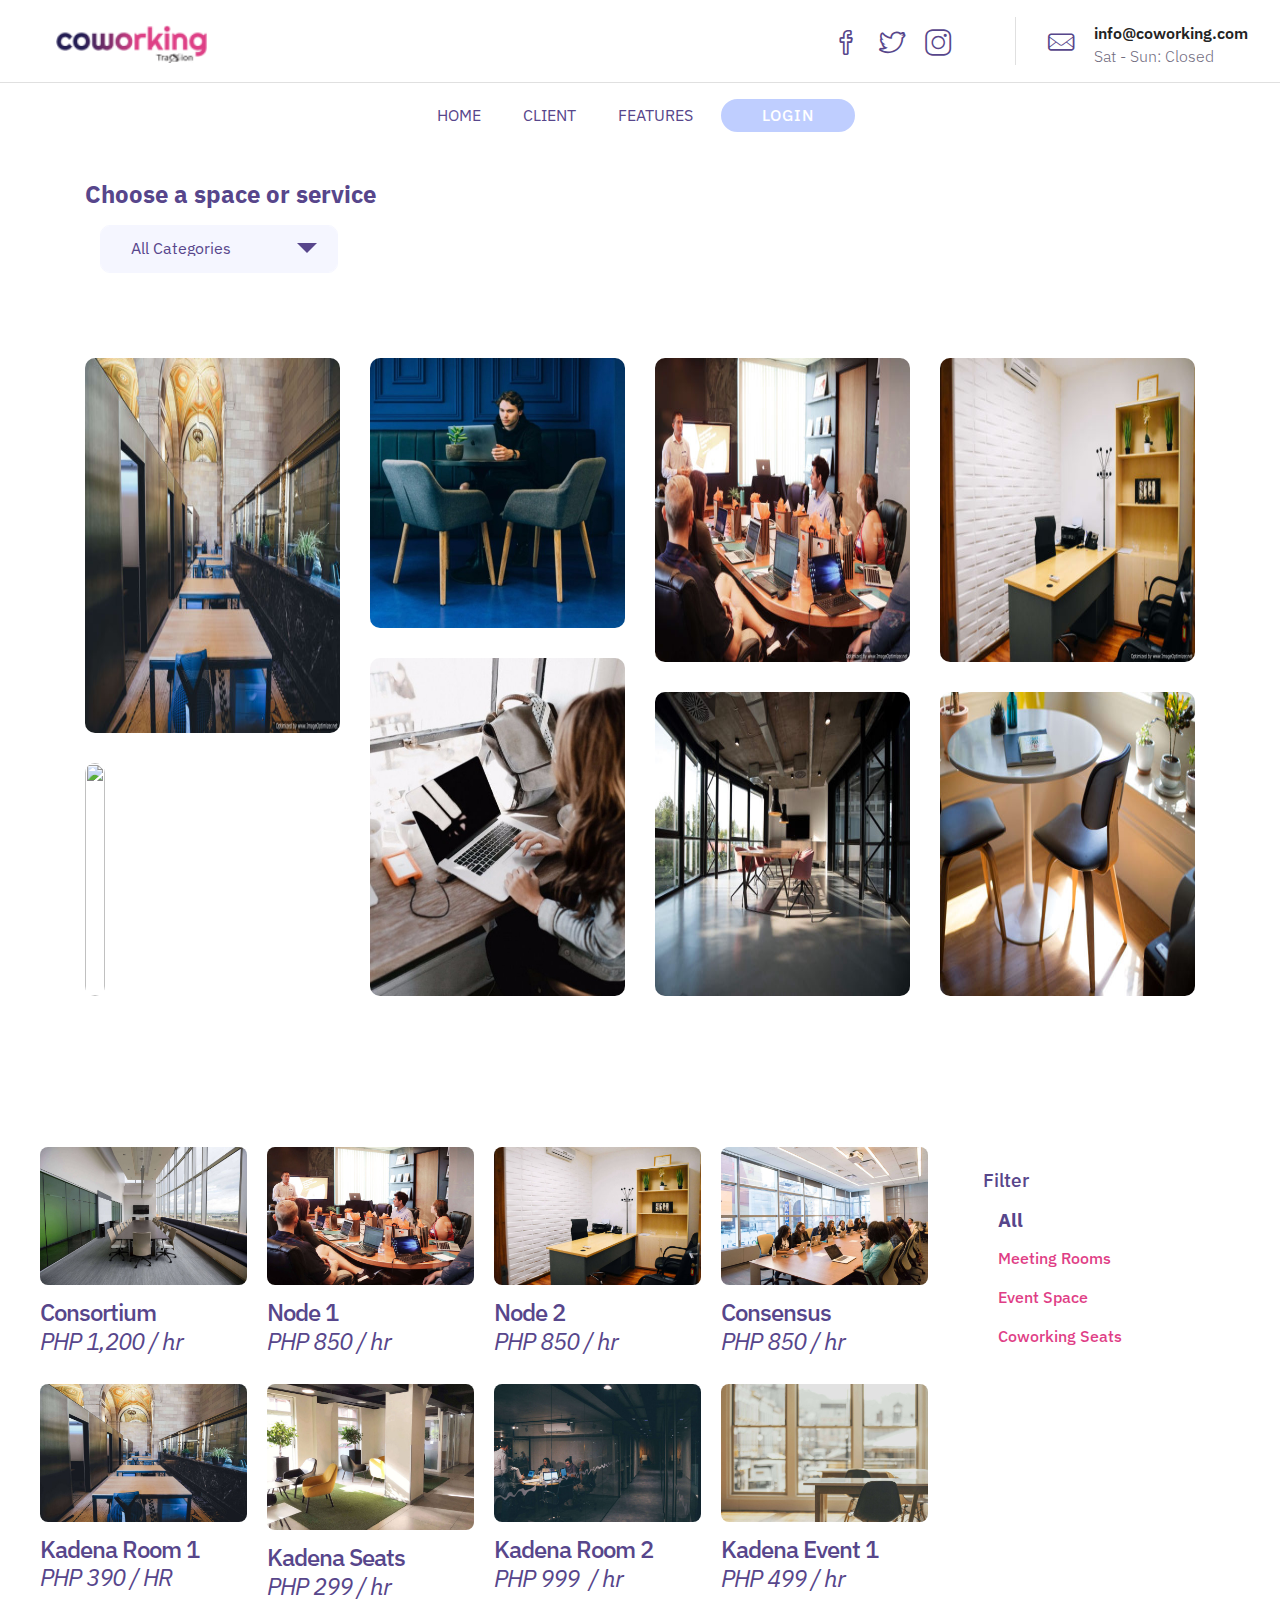
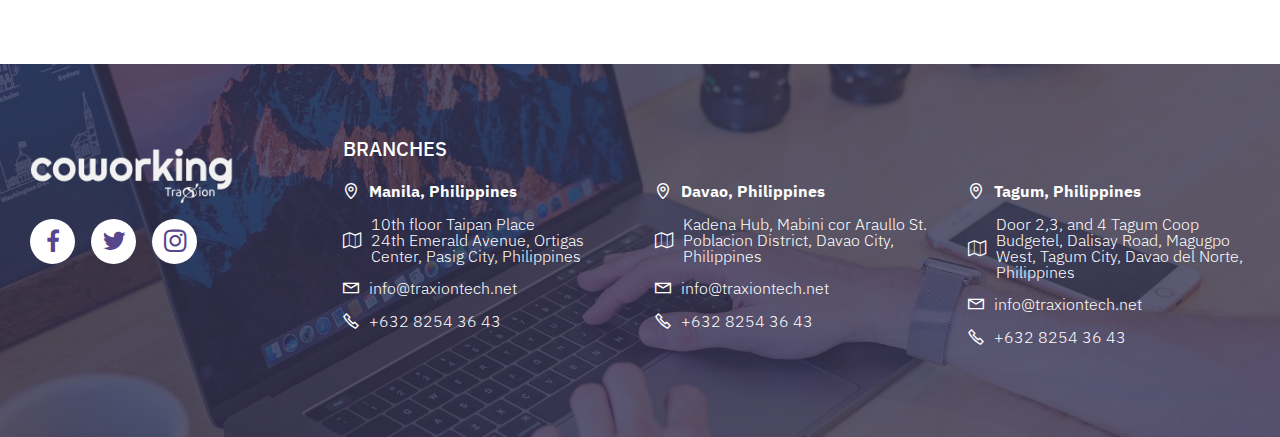
==== categories.html @ 6fe0108f "create github pages" ====
<!DOCTYPE html>
<html  >
<head>
  
  <meta charset="UTF-8">
  <meta http-equiv="X-UA-Compatible" content="IE=edge">
  
  <meta name="viewport" content="width=device-width, initial-scale=1, minimum-scale=1">
  <link rel="shortcut icon" href="assets/images/logo-122x36.png" type="image/x-icon">
  <meta name="description" content="">
  
  <title>Categories</title>
  <link rel="stylesheet" href="assets/font-awesome/css/font-awesome.css">
  <link rel="stylesheet" href="assets/web/assets/mobirise-icons2/mobirise2.css">
  <link rel="stylesheet" href="assets/linecons/style.css">
  <link rel="stylesheet" href="assets/simple-line-icons/simple-line-icons.css">
  <link rel="stylesheet" href="assets/tether/tether.min.css">
  <link rel="stylesheet" href="assets/bootstrap/css/bootstrap.min.css">
  <link rel="stylesheet" href="assets/bootstrap/css/bootstrap-grid.min.css">
  <link rel="stylesheet" href="assets/bootstrap/css/bootstrap-reboot.min.css">
  <link rel="stylesheet" href="assets/formstyler/jquery.formstyler.css">
  <link rel="stylesheet" href="assets/formstyler/jquery.formstyler.theme.css">
  <link rel="stylesheet" href="assets/datepicker/jquery.datetimepicker.min.css">
  <link rel="stylesheet" href="assets/socicon/css/styles.css">
  <link rel="stylesheet" href="assets/dropdown/css/style.css">
  <link rel="stylesheet" href="assets/theme/css/style.css">
  <link rel="stylesheet" href="assets/gallery/style.css">
  <link rel="stylesheet" href="assets/formoid-css/recaptcha.css">
  <link rel="preload" as="style" href="assets/mobirise/css/mbr-additional.css"><link rel="stylesheet" href="assets/mobirise/css/mbr-additional.css" type="text/css">
  
  
  

</head>
<body>
  <section class="menu cid-rx3Dmj9ihp" once="menu" id="menu06-g">

    

    <nav class="navbar navbar-dropdown align-items-center navbar-fixed-top navbar-toggleable-sm">
        <div class="menu-content-top">
            <div class="menu-logo">
                <div class="navbar-brand">
                    <span class="navbar-logo">
                        <a href="#">
                            <img src="assets/images/logo-122x36.png" alt="" title="" style="height: 2.8rem;">
                        </a>
                    </span>
                    
                </div>
            </div>
            <div class="menu-content-right">
                <div class="info-widget">
                    <span class="widget-icon mbr-iconfont sli-social-facebook" style="color: rgb(87, 70, 139); fill: rgb(87, 70, 139);"></span>
                    <span class="widget-icon mbr-iconfont sli-social-twitter" style="color: rgb(87, 70, 139); fill: rgb(87, 70, 139);"></span>
                    <span class="widget-icon mbr-iconfont sli-social-instagram" style="color: rgb(87, 70, 139); fill: rgb(87, 70, 139);"></span>
                </div>
                <div class="info-widget">
                    <span class="widget-icon mbr-iconfont li_mail" style="color: rgb(87, 70, 139); fill: rgb(87, 70, 139);"></span>
                    <div class="widget-content display-4">
                        <p class="widget-title mbr-fonts-style display-4">info@coworking.com</p>
                        <p class="widget-text mbr-fonts-style display-4">Sat - Sun: Closed</p>
                    </div>
                </div>
                
            </div>
        </div>
        <div class="menu-bottom">
            <div class="collapse navbar-collapse" id="navbarSupportedContent">
                <ul class="navbar-nav nav-dropdown js-float-line" data-app-modern-menu="true"><li class="nav-item">
                        <a class="nav-link link mbr-black text-info display-4" href="#">HOME</a>
                    </li>
                    <li class="nav-item">
                        <a class="nav-link link mbr-black text-info display-4" href="#">
                            CLIENT</a>
                    </li>
                    <li class="nav-item">
                        <a class="nav-link link mbr-black text-info display-4" href="#">
                            FEATURES</a>
                    </li></ul>
                <div class="navbar-buttons mbr-section-btn"><a class="btn btn-sm btn-success display-4" href="#">&nbsp; &nbsp;LOGIN &nbsp;&nbsp;</a></div>
            </div>
            <button class="navbar-toggler " type="button" data-toggle="collapse" data-target="#navbarSupportedContent" aria-controls="navbarSupportedContent" aria-expanded="false" aria-label="Toggle navigation">
                <div class="hamburger">
                    <span></span>
                    <span></span>
                    <span></span>
                    <span></span>
                </div>
            </button>
        </div>
    </nav>
</section>

<section class="form cid-rQVPJ56cBh" id="title01-l">

    

    

    <div class="container align-center">
        <div class="row justify-content-md-start">
            <div class="mbr-white col-sm-12 col-md-10 col-lg-7">
                <h1 class="mbr-section-title mbr-regular align-left mbr-fonts-style display-5"><p><strong>Choose a space or service</strong></p></h1>
                
                
                
                <div class="col-lg-6 my-auto pb-4 mbr-form" data-form-type="formoid">
<!--Formbuilder Form-->
<form action="https://mobirise.com/" method="POST" class="mbr-form form-with-styler" data-form-title="Form Name"><input type="hidden" name="email" data-form-email="true" value="kw0nTkgkXKjw//qlQBFeRdrmyrcsCSVfjVCB6HgKvedS5ejIT9VTbRBt1jek6422Z6qa2Uzq3F3LqMxy/Pwli6q5ai70jS3f55bmAem2AJmlgc2uJEie9i4FWc5sVXqX.6H7KyX2/hN1Ikd7D1StR90TkEpm7WDWL3zqtJfi5cEg3VXJobnLmtvSizwr8aDOzvnYxHmc2o4WbPLHlNMm3kfmAbfnx2ZWIMlEaORb909dZhSFWg7uaPPsws2Q92zLs">
<div class="form-row">
<div hidden="hidden" data-form-alert="" class="alert alert-success col-12">Thanks for filling out the form!</div>
<div hidden="hidden" data-form-alert-danger="" class="alert alert-danger col-12">Oops...! some problem!</div>
</div>
<div class="dragArea form-row">
<div class="col-lg-10 col-md-12 col-sm-12 form-group" data-for="category">
<select name="category" data-form-field="category" required="required" class="form-control display-7" id="category-title01-l">
<option value="All Categories">All Categories</option>
<option value="Coworking Seats">Coworking Seats</option>
<option value="Meeting Rooms">Meeting Rooms</option>
<option value="Events Place">Events Place</option>
</select>
</div>
</div>
</form><!--Formbuilder Form-->
</div>
            </div>
        </div>
    </div>
</section>

<section class="shop1 cid-rQVQ5FFN7I" id="shop1-n">

    

    

    <div class="container">
        <div class="row justify-content-center text-center">
           <div class="col-xl-7 text__title">
               
               
                
            </div>
        </div>
        <div class="row justify-content-center text-white">
            <div class="col-lg-3 col-md-7 col-sm-10 d-lg-flex flex-wrap">
                <div class="image__products">
                    <img src="assets/images/crew-jm8hucjtxb0-unsplash-1-510x339.jpg" alt="" data-target="#mbrCarousel" data-slide-to="0" title="">
                    <div class="d-flex flex-column justify-content-between image__inner">
                        <div class="image__inner_top">
                            <p class="inner__text ls2fw500 mbr-fonts-style display-7"><strong>CONSORTIUM</strong></p>
                            <p class="descr__product mbr-fonts-style display-4">Good for 10 pax<br><br><strong>PHP 876 / hr</strong><br></p>
                        </div>
                        <div class="d-flex flex-wrap justify-content-between align-items-center image__inner_bot">
                        <div class="mbr-section-btn"><a class="btn btn-sm btn-primary display-4" href="#">VIEW DETAILS</a></div>
                            
                        </div>
                    </div>
                </div>
                <div class="image__products">
                    <img src="assets/images/christina-wocintechchat-com-faefwcdokig-unsplash-1-510x340.jpg" alt="" data-target="#mbrCarousel" data-slide-to="0" title="">
                    <div class="d-flex flex-column justify-content-between image__inner">
                        <div class="image__inner_top">
                            <p class="inner__text ls2fw500 mbr-fonts-style display-7"><strong>KADENA ROOM 1</strong></p>
                            <p class="descr__product mbr-fonts-style display-4">Good for 10 pax
<br>
<br><strong>PHP 876 / hr</strong></p>
                        </div>
                        <div class="d-flex flex-wrap justify-content-between align-items-center image__inner_bot">
                        <div class="mbr-section-btn"><a class="btn btn-sm btn-primary display-4" href="#">VIEW DETAILS</a></div>
                            
                        </div>
                    </div>
                </div>
            </div>
            <div class="col-lg-3 col-md-7 col-sm-10 d-lg-flex flex-wrap">
                <div class="image__products">
                    <img src="assets/images/stefan-stefancik-pza7qwnciyg-unsplash-510x765.jpeg" alt="" data-target="#mbrCarousel" data-slide-to="0" title="">
                    <div class="d-flex flex-column justify-content-between image__inner">
                        <div class="image__inner_top">
                            <p class="inner__text ls2fw500 mbr-fonts-style display-7"><strong>NODE 1</strong></p>
                            <p class="descr__product mbr-fonts-style display-4">Good for 10 pax
<br>
<br><strong>PHP 876 / hr</strong></p>
                        </div>
                        <div class="d-flex flex-wrap justify-content-between align-items-center image__inner_bot">
                        <div class="mbr-section-btn"><a class="btn btn-sm btn-primary display-4" href="#">VIEW DETAILS</a></div>
                            
                        </div>
                    </div>
                </div>
                <div class="image__products">
                    <img src="assets/images/andrew-neel-ute2xafqu2i-unsplash-1-510x765.jpeg" alt="" data-target="#mbrCarousel" data-slide-to="0" title="">
                    <div class="d-flex flex-column justify-content-between image__inner">
                        <div class="image__inner_top">
                            <p class="inner__text ls2fw500 mbr-fonts-style display-7"><strong>KADENA SEAT</strong></p>
                            <p class="descr__product mbr-fonts-style display-4">Good for 10 pax
<br>
<br><strong>PHP 876 / hr</strong></p>
                        </div>
                        <div class="d-flex flex-wrap justify-content-between align-items-center image__inner_bot">
                        <div class="mbr-section-btn"><a class="btn btn-sm btn-primary display-4" href="#">VIEW DETAILS</a></div>
                            
                        </div>
                    </div>
                </div>
            </div>
            <div class="col-lg-3 col-md-7 col-sm-10 d-lg-flex flex-wrap">
                <div class="image__products">
                    <img src="assets/images/campaign-creators-gmsnxqiljp4-unsplash-1-510x340.jpg" alt="" data-target="#mbrCarousel" data-slide-to="0" title="">
                    <div class="d-flex flex-column justify-content-between image__inner">
                        <div class="image__inner_top">
                            <p class="inner__text ls2fw500 mbr-fonts-style display-7"><strong>NODE 2</strong></p>
                            <p class="descr__product mbr-fonts-style display-4">Good for 10 pax
<br>
<br><strong>PHP 876 / hr</strong></p>
                        </div>
                        <div class="d-flex flex-wrap justify-content-between align-items-center image__inner_bot">
                        <div class="mbr-section-btn"><a class="btn btn-sm btn-primary display-4" href="#">VIEW DETAILS</a></div>
                            
                        </div>
                    </div>
                </div>
                <div class="image__products">
                    <img src="assets/images/nastuh-abootalebi-ehd8y1znfpk-unsplash-510x340.jpg" alt="" data-target="#mbrCarousel" data-slide-to="0" title="">
                    <div class="d-flex flex-column justify-content-between image__inner">
                        <div class="image__inner_top">
                            <p class="inner__text ls2fw500 mbr-fonts-style display-7"><strong>KADENA ROOM 1</strong></p>
                            <p class="descr__product mbr-fonts-style display-4">Good for 10 pax
<br>
<strong><br>PHP 876 / hr</strong></p>
                        </div>
                        <div class="d-flex flex-wrap justify-content-between align-items-center image__inner_bot">
                        <div class="mbr-section-btn"><a class="btn btn-sm btn-primary display-4" href="#">VIEW DETAILS</a></div>
                            
                        </div>
                    </div>
                </div>
            </div>
            <div class="col-lg-3 col-md-7 col-sm-10 d-lg-flex flex-wrap">
                <div class="image__products">
                    <img src="assets/images/chalo-garcia-rbogc-ojvws-unsplash-1-510x340.jpg" alt="" data-target="#mbrCarousel" data-slide-to="0" title="">
                    <div class="d-flex flex-column justify-content-between image__inner">
                        <div class="image__inner_top">
                            <p class="inner__text ls2fw500 mbr-fonts-style display-7"><strong>CONSENSUS</strong></p>
                            <p class="descr__product mbr-fonts-style display-4">Good for 10 pax
<br>
<strong><br>PHP 876 / hr</strong></p>
                        </div>
                        <div class="d-flex flex-wrap justify-content-between align-items-center image__inner_bot">
                        <div class="mbr-section-btn"><a class="btn btn-sm btn-primary display-4" href="#">VIEW DETAILS</a></div>
                            
                        </div>
                    </div>
                </div>
                <div class="image__products">
                    <img src="assets/images/nirzar-pangarkar-cswkfd546z8-unsplash-510x340.jpg" alt="" data-target="#mbrCarousel" data-slide-to="0" title="">
                    <div class="d-flex flex-column justify-content-between image__inner">
                        <div class="image__inner_top">
                            <p class="inner__text ls2fw500 mbr-fonts-style display-7"><strong>KADENA EVENT 1</strong></p>
                            <p class="descr__product mbr-fonts-style display-4">Good for 10 pax
<br>
<br><strong>PHP 876 / hr</strong></p>
                        </div>
                        <div class="d-flex flex-wrap justify-content-between align-items-center image__inner_bot">
                        <div class="mbr-section-btn"><a class="btn btn-sm btn-primary display-4" href="#">VIEW DETAILS</a></div>
                            
                        </div>
                    </div>
                </div>
            </div>
        </div>
    </div>

</section>

<section class="mbr-gallery cid-rQW8goaqMn" id="shop04-q">

    

    <div>
        <div class="mbr-shop" card-buttons="" shop__showsidebar=""><!-- Shop Gallery --><div class="row mbr-shop__row col-md-12"><div class="wrapper-shop-items col-xl-9"><div class="mbr-gallery-row"><div><div class="shop-items"><div class="mbr-gallery-item" data-tags="Meeting Rooms" data-slide-to="0" data-seller="false" data-price="1,200" data-oldprice="58"><div class="item_overlay" data-toggle="modal"></div><div class="galleryItem" data-toggle="modal"><div class="style_overlay"></div><div class="img_wraper"><img src="assets/images/benjamin-child-0st9yhngses-unsplash-2000x1333-800x533.jpg" alt="" title=""></div><span class="onsale mbr-fonts-style display-7" data-onsale="false" style="display: none;">-50%</span><div class="sidebar_wraper"><h4 class="item-title mbr-fonts-style mbr-text display-5">Consortium</h4><div class="price-block"><span class="shop-item-price mbr-fonts-style display-5"><em>PHP 1,200 / hr</em></span><span class="oldprice mbr-fonts-style display-7" style="display: none;">$58</span></div><div class="card-description"><p></p><p>Details:</p><p><br></p><ul><li>Good for 10 pax</li> <li>TV</li> <li>Projector</li> <li>Monitors</li><li>Unli Coffee</li><li>Unli Tea</li><li>Free Snacks</li></ul> <br>Location:<p></p><p>10th Floor Taipan Place, Ortigas, Pasig City</p><p><br>Total Capacity: <strong>10 pax</strong></p><p></p><p></p></div><div class="mbr-section-btn" buttons="0" style="display: none;"><a href="#" class="btn btn-primary display-7">BOOK NOW</a></div></div></div></div><div class="mbr-gallery-item" data-tags="Event Space" data-slide-to="1" data-seller="false" data-price="850" data-oldprice="58"><div class="item_overlay" data-toggle="modal"></div><div class="galleryItem" data-toggle="modal"><div class="style_overlay"></div><div class="img_wraper"><img src="assets/images/campaign-creators-gmsnxqiljp4-unsplash-2000x1333-800x533.jpg" alt="" title=""></div><span class="onsale mbr-fonts-style display-7" data-onsale="false" style="display: none;">-50%</span><div class="sidebar_wraper"><h4 class="item-title mbr-fonts-style mbr-text display-5">Node 1</h4><div class="price-block"><span class="shop-item-price mbr-fonts-style display-5"><em>PHP 850 / hr</em></span><span class="oldprice mbr-fonts-style display-7" style="display: none;">$58</span></div><div class="card-description"><p>Details:</p><p><br></p><ul><li>Good for 5 pax</li> <li>TV</li> <li>Projector</li> <li>Unli Coffee</li><li>Unli Tea</li><li>Free Snacks</li></ul> <br><div>
</div><div>Location:
</div><div>10th Floor Taipan Place, Ortigas, Pasig City</div><div><br></div><div>
</div><div>
</div><div>Total Capacity: <strong>10 pax</strong></div></div><div class="mbr-section-btn" buttons="0" style="display: none;"><a href="#" class="btn btn-primary display-7">BOOK NOW</a></div></div></div></div><div class="mbr-gallery-item" data-tags="Coworking Seats" data-slide-to="2" data-seller="false" data-price="850" data-oldprice="58"><div class="item_overlay" data-toggle="modal"></div><div class="galleryItem" data-toggle="modal"><div class="style_overlay"></div><div class="img_wraper"><img src="assets/images/chalo-garcia-rbogc-ojvws-unsplash-2000x1333-800x533.jpg" alt="" title=""></div><span class="onsale mbr-fonts-style display-7" data-onsale="false" style="display: none;">-50%</span><div class="sidebar_wraper"><h4 class="item-title mbr-fonts-style mbr-text display-5">Node 2</h4><div class="price-block"><span class="shop-item-price mbr-fonts-style display-5"><em>PHP 850 / hr</em></span><span class="oldprice mbr-fonts-style display-7" style="display: none;">$58</span></div><div class="card-description">Details:
<div><br><ul><li>Good for 3 pax</li> <li>Projector
</li> <li>Unli Coffee
</li><li>Unli Tea
</li><li>Free Snacks
</li></ul><p><br></p><div>Location:
</div><div>10th Floor Taipan Place, Ortigas, Pasig City</div><div>
</div><div>
</div><div><br></div><div>Total Capacity: <strong>3&nbsp;pax</strong></div></div></div><div class="mbr-section-btn" buttons="0" style="display: none;"><a href="#" class="btn btn-primary display-7">BOOK NOW</a></div></div></div></div><div class="mbr-gallery-item" data-tags="Meeting Rooms" data-slide-to="3" data-seller="false" data-price="850" data-oldprice="58"><div class="item_overlay" data-toggle="modal"></div><div class="galleryItem" data-toggle="modal"><div class="style_overlay"></div><div class="img_wraper"><img src="assets/images/christina-wocintechchat-com-faefwcdokig-unsplash-2000x1335-800x534.jpg" alt="" title=""></div><span class="onsale mbr-fonts-style display-7" data-onsale="false" style="display: none;">-50%</span><div class="sidebar_wraper"><h4 class="item-title mbr-fonts-style mbr-text display-5">Consensus</h4><div class="price-block"><span class="shop-item-price mbr-fonts-style display-5"><em>PHP 850 / hr</em></span><span class="oldprice mbr-fonts-style display-7" style="display: none;">$58</span></div><div class="card-description"><div>Details:
</div><div><br><ul><li>Good for 20 pax</li> <li>Projector
</li><li>TV</li><li>Unli Coffee</li><li>Unli Tea</li><li>Free Snacks<br></li></ul> <br><div>Location:
</div><div>10th Floor Taipan Place, Ortigas, Pasig City
</div><div>
</div><div>Total Capacity: <strong>20 pax</strong></div></div></div><div class="mbr-section-btn" buttons="0" style="display: none;"><a href="#" class="btn btn-primary display-7">BOOK NOW</a></div></div></div></div><div class="mbr-gallery-item" data-tags="Coworking Seats" data-slide-to="4" data-seller="false" data-price="390" data-oldprice="58"><div class="item_overlay" data-toggle="modal"></div><div class="galleryItem" data-toggle="modal"><div class="style_overlay"></div><div class="img_wraper"><img src="assets/images/crew-jm8hucjtxb0-unsplash-2000x1331-800x532.jpg" alt="" title=""></div><span class="onsale mbr-fonts-style display-7" data-onsale="false" style="display: none;">-50%</span><div class="sidebar_wraper"><h4 class="item-title mbr-fonts-style mbr-text display-5">Kadena Room 1</h4><div class="price-block"><span class="shop-item-price mbr-fonts-style display-5"><em>PHP 390 / HR</em></span><span class="oldprice mbr-fonts-style display-7" style="display: none;">$58</span></div><div class="card-description">Casual shoes (contact us for sizing)<br><br><ul><li>Lightweight textured fabric</li> <li>Rounded v-neckline</li> <li>Pom pom trims</li> <li>Regular fit – true to size</li></ul> <br>Duis auctor hendrerit nisi, at lacinia ex vulputate quis. Suspendisse convallis iaculis tortor, quis mattis lectus rutrum a.<br><br>Product code: <strong>385DDF5p</strong></div><div class="mbr-section-btn" buttons="0" style="display: none;"><a href="#" class="btn btn-primary display-7">Buy now!</a></div></div></div></div><div class="mbr-gallery-item" data-tags="Event Space" data-slide-to="5" data-seller="false" data-price="299" data-oldprice="58"><div class="item_overlay" data-toggle="modal"></div><div class="galleryItem" data-toggle="modal"><div class="style_overlay"></div><div class="img_wraper"><img src="assets/images/david-fintz-roj-y-chene-unsplash-2000x1410-800x564.jpg" alt="" title=""></div><span class="onsale mbr-fonts-style display-7" data-onsale="false" style="display: none;">-50%</span><div class="sidebar_wraper"><h4 class="item-title mbr-fonts-style mbr-text display-5">Kadena Seats</h4><div class="price-block"><span class="shop-item-price mbr-fonts-style display-5"><em>PHP 299 / hr</em></span><span class="oldprice mbr-fonts-style display-7" style="display: none;">$58</span></div><div class="card-description">Casual shoes (contact us for sizing)<br><br><ul><li>Lightweight textured fabric</li> <li>Rounded v-neckline</li> <li>Pom pom trims</li> <li>Regular fit – true to size</li></ul> <br>Duis auctor hendrerit nisi, at lacinia ex vulputate quis. Suspendisse convallis iaculis tortor, quis mattis lectus rutrum a.<br><br>Product code: <strong>385DDF5p</strong></div><div class="mbr-section-btn" buttons="0" style="display: none;"><a href="#" class="btn btn-primary display-7">Buy now!</a></div></div></div></div><div class="mbr-gallery-item" data-tags="Coworking Seats" data-slide-to="6" data-seller="false" data-price="999" data-oldprice="58"><div class="item_overlay" data-toggle="modal"></div><div class="galleryItem" data-toggle="modal"><div class="style_overlay"></div><div class="img_wraper"><img src="assets/images/mario-gogh-vblhicvh-li-unsplash-2000x1333-800x533.jpg" alt="" title=""></div><span class="onsale mbr-fonts-style display-7" data-onsale="false" style="display: none;">-50%</span><div class="sidebar_wraper"><h4 class="item-title mbr-fonts-style mbr-text display-5">Kadena Room 2</h4><div class="price-block"><span class="shop-item-price mbr-fonts-style display-5"><em>PHP 999&nbsp; / hr</em></span><span class="oldprice mbr-fonts-style display-7" style="display: none;">$58</span></div><div class="card-description">Casual shoes (contact us for sizing)<br><br><ul><li>Lightweight textured fabric</li> <li>Rounded v-neckline</li> <li>Pom pom trims</li> <li>Regular fit – true to size</li></ul> <br>Duis auctor hendrerit nisi, at lacinia ex vulputate quis. Suspendisse convallis iaculis tortor, quis mattis lectus rutrum a.<br><br>Product code: <strong>385DDF5p</strong></div><div class="mbr-section-btn" buttons="0" style="display: none;"><a href="#" class="btn btn-primary display-7">BOOK NOW</a></div></div></div></div><div class="mbr-gallery-item" data-tags="Coworking Seats" data-slide-to="7" data-seller="false" data-price="499" data-oldprice="58"><div class="item_overlay" data-toggle="modal"></div><div class="galleryItem" data-toggle="modal"><div class="style_overlay"></div><div class="img_wraper"><img src="assets/images/matt-hoffman-q0am87psyke-unsplash-2000x1333-800x533.jpg" alt="" title=""></div><span class="onsale mbr-fonts-style display-7" data-onsale="false" style="display: none;">-50%</span><div class="sidebar_wraper"><h4 class="item-title mbr-fonts-style mbr-text display-5">Kadena Event 1</h4><div class="price-block"><span class="shop-item-price mbr-fonts-style display-5"><em>PHP 499 / hr</em></span><span class="oldprice mbr-fonts-style display-7" style="display: none;">$58</span></div><div class="card-description">Casual shoes (contact us for sizing)<br><br><ul><li>Lightweight textured fabric</li> <li>Rounded v-neckline</li> <li>Pom pom trims</li> <li>Regular fit – true to size</li></ul> <br>Duis auctor hendrerit nisi, at lacinia ex vulputate quis. Suspendisse convallis iaculis tortor, quis mattis lectus rutrum a.<br><br>Product code: <strong>385DDF5p</strong></div><div class="mbr-section-btn" buttons="0" style="display: none;"><a href="#" class="btn btn-primary display-7">Buy now!</a></div></div></div></div></div></div><div class="clearfix"></div></div></div><div class="col-xl-3 sidebar"><div class="sidebar-background"></div><div class="sidebar-block container sidebar-categories"><h4 class="sidebar-title mbr-fonts-style mbr-text display-7">Filter</h4><div class="categories col-md-12"><div class="categories-titles"><!-- Filter --><div class="mbr-gallery-filter mbr-shop-filter container gallery-filter-active"><ul buttons="0"><li class="mbr-gallery-filter-all active display-7">All</li> </ul></div></div></div></div></div></div><!-- Lightbox --><div class="shopItemsModal_wraper" style="z-index: 100;"><div class="shopItemsModalBg"></div><div class="shopItemsModal row"><div class="col-md-6 image-modal"></div><div class="col-md-6 text-modal"></div><div class="closeModal"><div class="close-modal-wrapper"></div></div></div></div></div>
    </div>

</section>

<section class="cid-rQVOE4rq2K" id="footer03-h">

    

    <div class="mbr-overlay" style="background-color: rgb(52, 51, 81); opacity: 0.8;"></div>
	<div class="container">
        <div class="media-container-row content text-white">
            <div class="col-12 col-md-6 col-lg-3">
                <div class="media-wrap align-left">
                    <a href="#">
                        <img src="assets/images/coworking-logo-white-230x720.png" alt="" title="">
                    </a>
                </div>

                <div class="social-list align-left">
                    <div class="soc-item">
                        <a href="https://twitter.com/mobirise" target="_blank">
                            <span class="mbr-iconfont mbr-iconfont-social socicon-facebook socicon" style="color: rgb(87, 70, 139); fill: rgb(87, 70, 139);"></span>
                        </a>
                    </div>
                    <div class="soc-item">
                        <a href="https://www.facebook.com/pages/Mobirise/1616226671953247" target="_blank">
                            <span class="mbr-iconfont mbr-iconfont-social socicon-twitter socicon" style="color: rgb(87, 70, 139); fill: rgb(87, 70, 139);"></span>
                        </a>
                    </div>
                    <div class="soc-item">
                        <a href="https://www.youtube.com/c/mobirise" target="_blank">
                            <span class="mbr-iconfont mbr-iconfont-social socicon-instagram socicon" style="color: rgb(87, 70, 139); fill: rgb(87, 70, 139);"></span>
                        </a>
                    </div>
                    
                    

                </div>


            </div>
            <div class="col-12 col-md-6 col-lg-3 mbr-fonts-style display-4">
                <h5 class="pb-3 align-left">
                    BRANCHES</h5>


                <div class="item">
                    <div class="card-img"><span class="mbr-iconfont img1 mobi-mbri-map-pin mobi-mbri"></span>
                    </div>
                    <div class="card-box">
                        <h4 class="item-title align-left mbr-fonts-style display-4"><strong>Manila, Philippines</strong>&nbsp;</h4>
                    </div>
                </div>

                <div class="item">
                    <div class="card-img"><span class="mbr-iconfont img1 fa-map-o fa"></span></div>
                    <div class="card-box">
                        <h4 class="item-title align-left mbr-fonts-style display-4">10th floor Taipan Place
<div>24th Emerald Avenue, Ortigas Center, Pasig City, Philippines</div></h4>
                    </div>
                </div>

                <div class="item">
                    <div class="card-img"><span class="mbr-iconfont img1 mobi-mbri-letter mobi-mbri"></span>
                    </div>
                    <div class="card-box">
                        <h4 class="item-title align-left mbr-fonts-style display-4">
                            info@traxiontech.net</h4>
                    </div>
                </div>

                <div class="item">
                    <div class="card-img"><span class="mbr-iconfont img1 mobi-mbri-phone mobi-mbri"></span>
                    </div>
                    <div class="card-box">
                        <h4 class="item-title align-left mbr-fonts-style display-4">+632 8254 36 43&nbsp;</h4>
                    </div>
                </div>

                


            </div>
            <div class="col-12 col-md-6 col-lg-3 mbr-fonts-style display-4">
                <h5 class="pb-3 align-left">&nbsp;</h5>


                <div class="item">
                    <div class="card-img"><span class="mbr-iconfont img1 mobi-mbri-map-pin mobi-mbri"></span>
                    </div>
                    <div class="card-box">
                        <h4 class="item-title align-left mbr-fonts-style display-4"><strong>Davao, Philippines</strong>&nbsp;</h4>
                    </div>
                </div>

                <div class="item">
                    <div class="card-img"><span class="mbr-iconfont img1 fa-map-o fa"></span></div>
                    <div class="card-box">
                        <h4 class="item-title align-left mbr-fonts-style display-4"><div>Kadena Hub, Mabini cor Araullo St. Poblacion District, Davao City, Philippines</div></h4>
                    </div>
                </div>

                <div class="item">
                    <div class="card-img"><span class="mbr-iconfont img1 mobi-mbri-letter mobi-mbri"></span>
                    </div>
                    <div class="card-box">
                        <h4 class="item-title align-left mbr-fonts-style display-4">
                            info@traxiontech.net</h4>
                    </div>
                </div>

                <div class="item">
                    <div class="card-img"><span class="mbr-iconfont img1 mobi-mbri-phone mobi-mbri"></span>
                    </div>
                    <div class="card-box">
                        <h4 class="item-title align-left mbr-fonts-style display-4">+632 8254 36 43&nbsp;</h4>
                    </div>
                </div>

                


            </div>
            <div class="col-12 col-md-6 col-lg-3 mbr-fonts-style display-4">
                <h5 class="pb-3 align-left">&nbsp;</h5>


                <div class="item">
                    <div class="card-img"><span class="mbr-iconfont img1 mobi-mbri-map-pin mobi-mbri"></span>
                    </div>
                    <div class="card-box">
                        <h4 class="item-title align-left mbr-fonts-style display-4"><strong>Tagum, Philippines</strong>&nbsp;</h4>
                    </div>
                </div>

                <div class="item">
                    <div class="card-img"><span class="mbr-iconfont img1 fa-map-o fa"></span></div>
                    <div class="card-box">
                        <h4 class="item-title align-left mbr-fonts-style display-4"><div>Door 2,3, and 4 Tagum Coop Budgetel, Dalisay Road, Magugpo West, Tagum City, Davao del Norte, Philippines</div></h4>
                    </div>
                </div>

                <div class="item">
                    <div class="card-img"><span class="mbr-iconfont img1 mobi-mbri-letter mobi-mbri"></span>
                    </div>
                    <div class="card-box">
                        <h4 class="item-title align-left mbr-fonts-style display-4">
                            info@traxiontech.net</h4>
                    </div>
                </div>

                <div class="item">
                    <div class="card-img"><span class="mbr-iconfont img1 mobi-mbri-phone mobi-mbri"></span>
                    </div>
                    <div class="card-box">
                        <h4 class="item-title align-left mbr-fonts-style display-4">+632 8254 36 43&nbsp;</h4>
                    </div>
                </div>

                


            </div>
        </div>


    </div>
</section>


  <script src="assets/web/assets/jquery/jquery.min.js"></script>
  <script src="assets/popper/popper.min.js"></script>
  <script src="assets/tether/tether.min.js"></script>
  <script src="assets/bootstrap/js/bootstrap.min.js"></script>
  <script src="assets/formstyler/jquery.formstyler.js"></script>
  <script src="assets/formstyler/jquery.formstyler.min.js"></script>
  <script src="assets/datepicker/jquery.datetimepicker.full.js"></script>
  <script src="assets/mobirise-shop/script.js"></script>
  <script src="assets/smoothscroll/smooth-scroll.js"></script>
  <script src="assets/dropdown/js/nav-dropdown.js"></script>
  <script src="assets/dropdown/js/navbar-dropdown.js"></script>
  <script src="assets/touchswipe/jquery.touch-swipe.min.js"></script>
  <script src="assets/theme/js/script.js"></script>
  <script src="assets/gallery/player.min.js"></script>
  <script src="assets/gallery/script.js"></script>
  <script src="assets/formoid/formoid.min.js"></script>
  
  

</body>
</html>
---- assets/web/assets/mobirise-icons2/mobirise2.css ----
@font-face {
  font-family: 'Moririse2';
  font-display: swap;
  src:  url('mobirise2.eot?f2bix4');
  src:  url('mobirise2.eot?f2bix4#iefix') format('embedded-opentype'),
    url('mobirise2.ttf?f2bix4') format('truetype'),
    url('mobirise2.woff?f2bix4') format('woff'),
    url('mobirise2.svg?f2bix4#mobirise2') format('svg');
  font-weight: normal;
  font-style: normal;
}

[class^="mobi-"], [class*=" mobi-"] {
  /* use !important to prevent issues with browser extensions that change fonts */
  font-family: 'Moririse2' !important;
  speak: none;
  font-style: normal;
  font-weight: normal;
  font-variant: normal;
  text-transform: none;
  line-height: 1;

  /* Better Font Rendering =========== */
  -webkit-font-smoothing: antialiased;
  -moz-osx-font-smoothing: grayscale;
}

.mobi-mbri-add-submenu:before {
  content: "\e900";
}
.mobi-mbri-alert:before {
  content: "\e901";
}
.mobi-mbri-align-center:before {
  content: "\e902";
}
.mobi-mbri-align-justify:before {
  content: "\e903";
}
.mobi-mbri-align-left:before {
  content: "\e904";
}
.mobi-mbri-align-right:before {
  content: "\e905";
}
.mobi-mbri-android:before {
  content: "\e906";
}
.mobi-mbri-apple:before {
  content: "\e907";
}
.mobi-mbri-arrow-down:before {
  content: "\e908";
}
.mobi-mbri-arrow-next:before {
  content: "\e909";
}
.mobi-mbri-arrow-prev:before {
  content: "\e90a";
}
.mobi-mbri-arrow-up:before {
  content: "\e90b";
}
.mobi-mbri-bold:before {
  content: "\e90c";
}
.mobi-mbri-bookmark:before {
  content: "\e90d";
}
.mobi-mbri-bootstrap:before {
  content: "\e90e";
}
.mobi-mbri-briefcase:before {
  content: "\e90f";
}
.mobi-mbri-browse:before {
  content: "\e910";
}
.mobi-mbri-bulleted-list:before {
  content: "\e911";
}
.mobi-mbri-calendar:before {
  content: "\e912";
}
.mobi-mbri-camera:before {
  content: "\e913";
}
.mobi-mbri-cart-add:before {
  content: "\e914";
}
.mobi-mbri-cart-full:before {
  content: "\e915";
}
.mobi-mbri-cash:before {
  content: "\e916";
}
.mobi-mbri-change-style:before {
  content: "\e917";
}
.mobi-mbri-chat:before {
  content: "\e918";
}
.mobi-mbri-clock:before {
  content: "\e919";
}
.mobi-mbri-close:before {
  content: "\e91a";
}
.mobi-mbri-cloud:before {
  content: "\e91b";
}
.mobi-mbri-code:before {
  content: "\e91c";
}
.mobi-mbri-contact-form:before {
  content: "\e91d";
}
.mobi-mbri-credit-card:before {
  content: "\e91e";
}
.mobi-mbri-cursor-click:before {
  content: "\e91f";
}
.mobi-mbri-cust-feedback:before {
  content: "\e920";
}
.mobi-mbri-database:before {
  content: "\e921";
}
.mobi-mbri-delivery:before {
  content: "\e922";
}
.mobi-mbri-desktop:before {
  content: "\e923";
}
.mobi-mbri-devices:before {
  content: "\e924";
}
.mobi-mbri-down:before {
  content: "\e925";
}
.mobi-mbri-download-2:before {
  content: "\e926";
}
.mobi-mbri-download:before {
  content: "\e927";
}
.mobi-mbri-drag-n-drop-2:before {
  content: "\e928";
}
.mobi-mbri-drag-n-drop:before {
  content: "\e929";
}
.mobi-mbri-edit-2:before {
  content: "\e92a";
}
.mobi-mbri-edit:before {
  content: "\e92b";
}
.mobi-mbri-error:before {
  content: "\e92c";
}
.mobi-mbri-extension:before {
  content: "\e92d";
}
.mobi-mbri-features:before {
  content: "\e92e";
}
.mobi-mbri-file:before {
  content: "\e92f";
}
.mobi-mbri-flag:before {
  content: "\e930";
}
.mobi-mbri-folder:before {
  content: "\e931";
}
.mobi-mbri-gift:before {
  content: "\e932";
}
.mobi-mbri-github:before {
  content: "\e933";
}
.mobi-mbri-globe-2:before {
  content: "\e934";
}
.mobi-mbri-globe:before {
  content: "\e935";
}
.mobi-mbri-growing-chart:before {
  content: "\e936";
}
.mobi-mbri-hearth:before {
  content: "\e937";
}
.mobi-mbri-help:before {
  content: "\e938";
}
.mobi-mbri-home:before {
  content: "\e939";
}
.mobi-mbri-hot-cup:before {
  content: "\e93a";
}
.mobi-mbri-idea:before {
  content: "\e93b";
}
.mobi-mbri-image-gallery:before {
  content: "\e93c";
}
.mobi-mbri-image-slider:before {
  content: "\e93d";
}
.mobi-mbri-info:before {
  content: "\e93e";
}
.mobi-mbri-italic:before {
  content: "\e93f";
}
.mobi-mbri-key:before {
  content: "\e940";
}
.mobi-mbri-laptop:before {
  content: "\e941";
}
.mobi-mbri-layers:before {
  content: "\e942";
}
.mobi-mbri-left-right:before {
  content: "\e943";
}
.mobi-mbri-left:before {
  content: "\e944";
}
.mobi-mbri-letter:before {
  content: "\e945";
}
.mobi-mbri-like:before {
  content: "\e946";
}
.mobi-mbri-link:before {
  content: "\e947";
}
.mobi-mbri-lock:before {
  content: "\e948";
}
.mobi-mbri-login:before {
  content: "\e949";
}
.mobi-mbri-logout:before {
  content: "\e94a";
}
.mobi-mbri-magic-stick:before {
  content: "\e94b";
}
.mobi-mbri-map-pin:before {
  content: "\e94c";
}
.mobi-mbri-menu:before {
  content: "\e94d";
}
.mobi-mbri-mobile-2:before {
  content: "\e94e";
}
.mobi-mbri-mobile-horizontal:before {
  content: "\e94f";
}
.mobi-mbri-mobile:before {
  content: "\e950";
}
.mobi-mbri-mobirise:before {
  content: "\e951";
}
.mobi-mbri-more-horizontal:before {
  content: "\e952";
}
.mobi-mbri-more-vertical:before {
  content: "\e953";
}
.mobi-mbri-music:before {
  content: "\e954";
}
.mobi-mbri-new-file:before {
  content: "\e955";
}
.mobi-mbri-numbered-list:before {
  content: "\e956";
}
.mobi-mbri-opened-folder:before {
  content: "\e957";
}
.mobi-mbri-pages:before {
  content: "\e958";
}
.mobi-mbri-paper-plane:before {
  content: "\e959";
}
.mobi-mbri-paperclip:before {
  content: "\e95a";
}
.mobi-mbri-phone:before {
  content: "\e95b";
}
.mobi-mbri-photo:before {
  content: "\e95c";
}
.mobi-mbri-photos:before {
  content: "\e95d";
}
.mobi-mbri-pin:before {
  content: "\e95e";
}
.mobi-mbri-play:before {
  content: "\e95f";
}
.mobi-mbri-plus:before {
  content: "\e960";
}
.mobi-mbri-preview:before {
  content: "\e961";
}
.mobi-mbri-print:before {
  content: "\e962";
}
.mobi-mbri-protect:before {
  content: "\e963";
}
.mobi-mbri-question:before {
  content: "\e964";
}
.mobi-mbri-quote-left:before {
  content: "\e965";
}
.mobi-mbri-quote-right:before {
  content: "\e966";
}
.mobi-mbri-redo:before {
  content: "\e967";
}
.mobi-mbri-refresh:before {
  content: "\e968";
}
.mobi-mbri-responsive-2:before {
  content: "\e969";
}
.mobi-mbri-responsive:before {
  content: "\e96a";
}
.mobi-mbri-right:before {
  content: "\e96b";
}
.mobi-mbri-rocket:before {
  content: "\e96c";
}
.mobi-mbri-sad-face:before {
  content: "\e96d";
}
.mobi-mbri-sale:before {
  content: "\e96e";
}
.mobi-mbri-save:before {
  content: "\e96f";
}
.mobi-mbri-search:before {
  content: "\e970";
}
.mobi-mbri-setting-2:before {
  content: "\e971";
}
.mobi-mbri-setting-3:before {
  content: "\e972";
}
.mobi-mbri-setting:before {
  content: "\e973";
}
.mobi-mbri-share:before {
  content: "\e974";
}
.mobi-mbri-shopping-bag:before {
  content: "\e975";
}
.mobi-mbri-shopping-basket:before {
  content: "\e976";
}
.mobi-mbri-shopping-cart:before {
  content: "\e977";
}
.mobi-mbri-sites:before {
  content: "\e978";
}
.mobi-mbri-smile-face:before {
  content: "\e979";
}
.mobi-mbri-speed:before {
  content: "\e97a";
}
.mobi-mbri-star:before {
  content: "\e97b";
}
.mobi-mbri-success:before {
  content: "\e97c";
}
.mobi-mbri-sun:before {
  content: "\e97d";
}
.mobi-mbri-sun2:before {
  content: "\e97e";
}
.mobi-mbri-tablet-vertical:before {
  content: "\e97f";
}
.mobi-mbri-tablet:before {
  content: "\e980";
}
.mobi-mbri-target:before {
  content: "\e981";
}
.mobi-mbri-timer:before {
  content: "\e982";
}
.mobi-mbri-to-ftp:before {
  content: "\e983";
}
.mobi-mbri-to-local-drive:before {
  content: "\e984";
}
.mobi-mbri-touch-swipe:before {
  content: "\e985";
}
.mobi-mbri-touch:before {
  content: "\e986";
}
.mobi-mbri-trash:before {
  content: "\e987";
}
.mobi-mbri-underline:before {
  content: "\e988";
}
.mobi-mbri-undo:before {
  content: "\e989";
}
.mobi-mbri-unlink:before {
  content: "\e98a";
}
.mobi-mbri-unlock:before {
  content: "\e98b";
}
.mobi-mbri-up-down:before {
  content: "\e98c";
}
.mobi-mbri-up:before {
  content: "\e98d";
}
.mobi-mbri-update:before {
  content: "\e98e";
}
.mobi-mbri-upload-2:before {
  content: "\e98f";
}
.mobi-mbri-upload:before {
  content: "\e990";
}
.mobi-mbri-user-2:before {
  content: "\e991";
}
.mobi-mbri-user:before {
  content: "\e992";
}
.mobi-mbri-users:before {
  content: "\e993";
}
.mobi-mbri-video-play:before {
  content: "\e994";
}
.mobi-mbri-video:before {
  content: "\e995";
}
.mobi-mbri-watch:before {
  content: "\e996";
}
.mobi-mbri-website-theme-2:before {
  content: "\e997";
}
.mobi-mbri-website-theme:before {
  content: "\e998";
}
.mobi-mbri-wifi:before {
  content: "\e999";
}
.mobi-mbri-windows:before {
  content: "\e99a";
}
.mobi-mbri-zoom-in:before {
  content: "\e99b";
}
.mobi-mbri-zoom-out:before {
  content: "\e99c";
}
---- assets/linecons/style.css ----
@font-face {
	font-family: 'linecons';
	src:url('fonts/linecons.eot');
	
	
  src: url('fonts/linecons.eot');
  src: url('fonts/linecons.eot?#iefix') format('embedded-opentype'), 
  url('fonts/linecons.woff') format('woff'), 
  url('fonts/linecons.ttf') format('truetype'), 
  url('fonts/linecons.svg#linecons') format('svg');
}

/* Use the following CSS code if you want to use data attributes for inserting your icons */
[data-icon]:before {
	font-family: 'linecons' !important;
	content: attr(data-icon);
	speak: none;
	font-weight: normal;
	line-height: 1;
	-webkit-font-smoothing: antialiased;
}

/* Use the following CSS code if you want to have a class per icon */
[class^="li_"]:before, [class*=" li_"]:before {
	font-family: 'linecons' !important;
	font-style: normal;
	speak: none;
	font-weight: normal;
	line-height: 1;
	-webkit-font-smoothing: antialiased;
}
.li_heart:before {
	content: "\e000";
}
.li_cloud:before {
	content: "\e001";
}
.li_star:before {
	content: "\e002";
}
.li_tv:before {
	content: "\e003";
}
.li_sound:before {
	content: "\e004";
}
.li_video:before {
	content: "\e005";
}
.li_trash:before {
	content: "\e006";
}
.li_user:before {
	content: "\e007";
}
.li_key:before {
	content: "\e008";
}
.li_search:before {
	content: "\e009";
}
.li_settings:before {
	content: "\e00a";
}
.li_camera:before {
	content: "\e00b";
}
.li_tag:before {
	content: "\e00c";
}
.li_lock:before {
	content: "\e00d";
}
.li_bulb:before {
	content: "\e00e";
}
.li_pen:before {
	content: "\e00f";
}
.li_diamond:before {
	content: "\e010";
}
.li_display:before {
	content: "\e011";
}
.li_location:before {
	content: "\e012";
}
.li_eye:before {
	content: "\e013";
}
.li_bubble:before {
	content: "\e014";
}
.li_stack:before {
	content: "\e015";
}
.li_cup:before {
	content: "\e016";
}
.li_phone:before {
	content: "\e017";
}
.li_news:before {
	content: "\e018";
}
.li_mail:before {
	content: "\e019";
}
.li_like:before {
	content: "\e01a";
}
.li_photo:before {
	content: "\e01b";
}
.li_note:before {
	content: "\e01c";
}
.li_clock:before {
	content: "\e01d";
}
.li_paperplane:before {
	content: "\e01e";
}
.li_params:before {
	content: "\e01f";
}
.li_banknote:before {
	content: "\e020";
}
.li_data:before {
	content: "\e021";
}
.li_music:before {
	content: "\e022";
}
.li_megaphone:before {
	content: "\e023";
}
.li_study:before {
	content: "\e024";
}
.li_lab:before {
	content: "\e025";
}
.li_food:before {
	content: "\e026";
}
.li_t-shirt:before {
	content: "\e027";
}
.li_fire:before {
	content: "\e028";
}
.li_clip:before {
	content: "\e029";
}
.li_shop:before {
	content: "\e02a";
}
.li_calendar:before {
	content: "\e02b";
}
.li_vallet:before {
	content: "\e02c";
}
.li_vynil:before {
	content: "\e02d";
}
.li_truck:before {
	content: "\e02e";
}
.li_world:before {
	content: "\e02f";
}
---- assets/simple-line-icons/simple-line-icons.css ----
@font-face {
  font-family: 'simple-line-icons';
  src: url('fonts/simple-line-icons.eot?v=2.4.0');
  src: url('fonts/simple-line-icons.eot?v=2.4.0#iefix') format('embedded-opentype'), url('fonts/simple-line-icons.woff2?v=2.4.0') format('woff2'), url('fonts/simple-line-icons.ttf?v=2.4.0') format('truetype'), url('fonts/simple-line-icons.woff?v=2.4.0') format('woff'), url('fonts/simple-line-icons.svg?v=2.4.0#simple-line-icons') format('svg');
  font-weight: normal;
  font-style: normal;
}
/*
 use the following css code if you want to have a class per icon.
 instead of a list of all class selectors, you can use the generic [class*="icon-"] selector, but it's slower:
*/
.sli-user,
.sli-people,
.sli-user-female,
.sli-user-follow,
.sli-user-following,
.sli-user-unfollow,
.sli-login,
.sli-logout,
.sli-emotsmile,
.sli-phone,
.sli-call-end,
.sli-call-in,
.sli-call-out,
.sli-map,
.sli-location-pin,
.sli-direction,
.sli-directions,
.sli-compass,
.sli-layers,
.sli-menu,
.sli-list,
.sli-options-vertical,
.sli-options,
.sli-arrow-down,
.sli-arrow-left,
.sli-arrow-right,
.sli-arrow-up,
.sli-arrow-up-circle,
.sli-arrow-left-circle,
.sli-arrow-right-circle,
.sli-arrow-down-circle,
.sli-check,
.sli-clock,
.sli-plus,
.sli-minus,
.sli-close,
.sli-event,
.sli-exclamation,
.sli-organization,
.sli-trophy,
.sli-screen-smartphone,
.sli-screen-desktop,
.sli-plane,
.sli-notebook,
.sli-mustache,
.sli-mouse,
.sli-magnet,
.sli-energy,
.sli-disc,
.sli-cursor,
.sli-cursor-move,
.sli-crop,
.sli-chemistry,
.sli-speedometer,
.sli-shield,
.sli-screen-tablet,
.sli-magic-wand,
.sli-hourglass,
.sli-graduation,
.sli-ghost,
.sli-game-controller,
.sli-fire,
.sli-eyeglass,
.sli-envelope-open,
.sli-envelope-letter,
.sli-bell,
.sli-badge,
.sli-anchor,
.sli-wallet,
.sli-vector,
.sli-speech,
.sli-puzzle,
.sli-printer,
.sli-present,
.sli-playlist,
.sli-pin,
.sli-picture,
.sli-handbag,
.sli-globe-alt,
.sli-globe,
.sli-folder-alt,
.sli-folder,
.sli-film,
.sli-feed,
.sli-drop,
.sli-drawer,
.sli-docs,
.sli-doc,
.sli-diamond,
.sli-cup,
.sli-calculator,
.sli-bubbles,
.sli-briefcase,
.sli-book-open,
.sli-basket-loaded,
.sli-basket,
.sli-bag,
.sli-action-undo,
.sli-action-redo,
.sli-wrench,
.sli-umbrella,
.sli-trash,
.sli-tag,
.sli-support,
.sli-frame,
.sli-size-fullscreen,
.sli-size-actual,
.sli-shuffle,
.sli-share-alt,
.sli-share,
.sli-rocket,
.sli-question,
.sli-pie-chart,
.sli-pencil,
.sli-note,
.sli-loop,
.sli-home,
.sli-grid,
.sli-graph,
.sli-microphone,
.sli-music-tone-alt,
.sli-music-tone,
.sli-earphones-alt,
.sli-earphones,
.sli-equalizer,
.sli-like,
.sli-dislike,
.sli-control-start,
.sli-control-rewind,
.sli-control-play,
.sli-control-pause,
.sli-control-forward,
.sli-control-end,
.sli-volume-1,
.sli-volume-2,
.sli-volume-off,
.sli-calendar,
.sli-bulb,
.sli-chart,
.sli-ban,
.sli-bubble,
.sli-camrecorder,
.sli-camera,
.sli-cloud-download,
.sli-cloud-upload,
.sli-envelope,
.sli-eye,
.sli-flag,
.sli-heart,
.sli-info,
.sli-key,
.sli-link,
.sli-lock,
.sli-lock-open,
.sli-magnifier,
.sli-magnifier-add,
.sli-magnifier-remove,
.sli-paper-clip,
.sli-paper-plane,
.sli-power,
.sli-refresh,
.sli-reload,
.sli-settings,
.sli-star,
.sli-symbol-female,
.sli-symbol-male,
.sli-target,
.sli-credit-card,
.sli-paypal,
.sli-social-tumblr,
.sli-social-twitter,
.sli-social-facebook,
.sli-social-instagram,
.sli-social-linkedin,
.sli-social-pinterest,
.sli-social-github,
.sli-social-google,
.sli-social-reddit,
.sli-social-skype,
.sli-social-dribbble,
.sli-social-behance,
.sli-social-foursqare,
.sli-social-soundcloud,
.sli-social-spotify,
.sli-social-stumbleupon,
.sli-social-youtube,
.sli-social-dropbox,
.sli-social-vkontakte,
.sli-social-steam {
  font-family: 'simple-line-icons';
  speak: none;
  font-style: normal;
  font-weight: normal;
  font-variant: normal;
  text-transform: none;
  line-height: 1;
  /* better font rendering =========== */
  -webkit-font-smoothing: antialiased;
  -moz-osx-font-smoothing: grayscale;
}
.sli-user:before {
  content: "\e005";
}
.sli-people:before {
  content: "\e001";
}
.sli-user-female:before {
  content: "\e000";
}
.sli-user-follow:before {
  content: "\e002";
}
.sli-user-following:before {
  content: "\e003";
}
.sli-user-unfollow:before {
  content: "\e004";
}
.sli-login:before {
  content: "\e066";
}
.sli-logout:before {
  content: "\e065";
}
.sli-emotsmile:before {
  content: "\e021";
}
.sli-phone:before {
  content: "\e600";
}
.sli-call-end:before {
  content: "\e048";
}
.sli-call-in:before {
  content: "\e047";
}
.sli-call-out:before {
  content: "\e046";
}
.sli-map:before {
  content: "\e033";
}
.sli-location-pin:before {
  content: "\e096";
}
.sli-direction:before {
  content: "\e042";
}
.sli-directions:before {
  content: "\e041";
}
.sli-compass:before {
  content: "\e045";
}
.sli-layers:before {
  content: "\e034";
}
.sli-menu:before {
  content: "\e601";
}
.sli-list:before {
  content: "\e067";
}
.sli-options-vertical:before {
  content: "\e602";
}
.sli-options:before {
  content: "\e603";
}
.sli-arrow-down:before {
  content: "\e604";
}
.sli-arrow-left:before {
  content: "\e605";
}
.sli-arrow-right:before {
  content: "\e606";
}
.sli-arrow-up:before {
  content: "\e607";
}
.sli-arrow-up-circle:before {
  content: "\e078";
}
.sli-arrow-left-circle:before {
  content: "\e07a";
}
.sli-arrow-right-circle:before {
  content: "\e079";
}
.sli-arrow-down-circle:before {
  content: "\e07b";
}
.sli-check:before {
  content: "\e080";
}
.sli-clock:before {
  content: "\e081";
}
.sli-plus:before {
  content: "\e095";
}
.sli-minus:before {
  content: "\e615";
}
.sli-close:before {
  content: "\e082";
}
.sli-event:before {
  content: "\e619";
}
.sli-exclamation:before {
  content: "\e617";
}
.sli-organization:before {
  content: "\e616";
}
.sli-trophy:before {
  content: "\e006";
}
.sli-screen-smartphone:before {
  content: "\e010";
}
.sli-screen-desktop:before {
  content: "\e011";
}
.sli-plane:before {
  content: "\e012";
}
.sli-notebook:before {
  content: "\e013";
}
.sli-mustache:before {
  content: "\e014";
}
.sli-mouse:before {
  content: "\e015";
}
.sli-magnet:before {
  content: "\e016";
}
.sli-energy:before {
  content: "\e020";
}
.sli-disc:before {
  content: "\e022";
}
.sli-cursor:before {
  content: "\e06e";
}
.sli-cursor-move:before {
  content: "\e023";
}
.sli-crop:before {
  content: "\e024";
}
.sli-chemistry:before {
  content: "\e026";
}
.sli-speedometer:before {
  content: "\e007";
}
.sli-shield:before {
  content: "\e00e";
}
.sli-screen-tablet:before {
  content: "\e00f";
}
.sli-magic-wand:before {
  content: "\e017";
}
.sli-hourglass:before {
  content: "\e018";
}
.sli-graduation:before {
  content: "\e019";
}
.sli-ghost:before {
  content: "\e01a";
}
.sli-game-controller:before {
  content: "\e01b";
}
.sli-fire:before {
  content: "\e01c";
}
.sli-eyeglass:before {
  content: "\e01d";
}
.sli-envelope-open:before {
  content: "\e01e";
}
.sli-envelope-letter:before {
  content: "\e01f";
}
.sli-bell:before {
  content: "\e027";
}
.sli-badge:before {
  content: "\e028";
}
.sli-anchor:before {
  content: "\e029";
}
.sli-wallet:before {
  content: "\e02a";
}
.sli-vector:before {
  content: "\e02b";
}
.sli-speech:before {
  content: "\e02c";
}
.sli-puzzle:before {
  content: "\e02d";
}
.sli-printer:before {
  content: "\e02e";
}
.sli-present:before {
  content: "\e02f";
}
.sli-playlist:before {
  content: "\e030";
}
.sli-pin:before {
  content: "\e031";
}
.sli-picture:before {
  content: "\e032";
}
.sli-handbag:before {
  content: "\e035";
}
.sli-globe-alt:before {
  content: "\e036";
}
.sli-globe:before {
  content: "\e037";
}
.sli-folder-alt:before {
  content: "\e039";
}
.sli-folder:before {
  content: "\e089";
}
.sli-film:before {
  content: "\e03a";
}
.sli-feed:before {
  content: "\e03b";
}
.sli-drop:before {
  content: "\e03e";
}
.sli-drawer:before {
  content: "\e03f";
}
.sli-docs:before {
  content: "\e040";
}
.sli-doc:before {
  content: "\e085";
}
.sli-diamond:before {
  content: "\e043";
}
.sli-cup:before {
  content: "\e044";
}
.sli-calculator:before {
  content: "\e049";
}
.sli-bubbles:before {
  content: "\e04a";
}
.sli-briefcase:before {
  content: "\e04b";
}
.sli-book-open:before {
  content: "\e04c";
}
.sli-basket-loaded:before {
  content: "\e04d";
}
.sli-basket:before {
  content: "\e04e";
}
.sli-bag:before {
  content: "\e04f";
}
.sli-action-undo:before {
  content: "\e050";
}
.sli-action-redo:before {
  content: "\e051";
}
.sli-wrench:before {
  content: "\e052";
}
.sli-umbrella:before {
  content: "\e053";
}
.sli-trash:before {
  content: "\e054";
}
.sli-tag:before {
  content: "\e055";
}
.sli-support:before {
  content: "\e056";
}
.sli-frame:before {
  content: "\e038";
}
.sli-size-fullscreen:before {
  content: "\e057";
}
.sli-size-actual:before {
  content: "\e058";
}
.sli-shuffle:before {
  content: "\e059";
}
.sli-share-alt:before {
  content: "\e05a";
}
.sli-share:before {
  content: "\e05b";
}
.sli-rocket:before {
  content: "\e05c";
}
.sli-question:before {
  content: "\e05d";
}
.sli-pie-chart:before {
  content: "\e05e";
}
.sli-pencil:before {
  content: "\e05f";
}
.sli-note:before {
  content: "\e060";
}
.sli-loop:before {
  content: "\e064";
}
.sli-home:before {
  content: "\e069";
}
.sli-grid:before {
  content: "\e06a";
}
.sli-graph:before {
  content: "\e06b";
}
.sli-microphone:before {
  content: "\e063";
}
.sli-music-tone-alt:before {
  content: "\e061";
}
.sli-music-tone:before {
  content: "\e062";
}
.sli-earphones-alt:before {
  content: "\e03c";
}
.sli-earphones:before {
  content: "\e03d";
}
.sli-equalizer:before {
  content: "\e06c";
}
.sli-like:before {
  content: "\e068";
}
.sli-dislike:before {
  content: "\e06d";
}
.sli-control-start:before {
  content: "\e06f";
}
.sli-control-rewind:before {
  content: "\e070";
}
.sli-control-play:before {
  content: "\e071";
}
.sli-control-pause:before {
  content: "\e072";
}
.sli-control-forward:before {
  content: "\e073";
}
.sli-control-end:before {
  content: "\e074";
}
.sli-volume-1:before {
  content: "\e09f";
}
.sli-volume-2:before {
  content: "\e0a0";
}
.sli-volume-off:before {
  content: "\e0a1";
}
.sli-calendar:before {
  content: "\e075";
}
.sli-bulb:before {
  content: "\e076";
}
.sli-chart:before {
  content: "\e077";
}
.sli-ban:before {
  content: "\e07c";
}
.sli-bubble:before {
  content: "\e07d";
}
.sli-camrecorder:before {
  content: "\e07e";
}
.sli-camera:before {
  content: "\e07f";
}
.sli-cloud-download:before {
  content: "\e083";
}
.sli-cloud-upload:before {
  content: "\e084";
}
.sli-envelope:before {
  content: "\e086";
}
.sli-eye:before {
  content: "\e087";
}
.sli-flag:before {
  content: "\e088";
}
.sli-heart:before {
  content: "\e08a";
}
.sli-info:before {
  content: "\e08b";
}
.sli-key:before {
  content: "\e08c";
}
.sli-link:before {
  content: "\e08d";
}
.sli-lock:before {
  content: "\e08e";
}
.sli-lock-open:before {
  content: "\e08f";
}
.sli-magnifier:before {
  content: "\e090";
}
.sli-magnifier-add:before {
  content: "\e091";
}
.sli-magnifier-remove:before {
  content: "\e092";
}
.sli-paper-clip:before {
  content: "\e093";
}
.sli-paper-plane:before {
  content: "\e094";
}
.sli-power:before {
  content: "\e097";
}
.sli-refresh:before {
  content: "\e098";
}
.sli-reload:before {
  content: "\e099";
}
.sli-settings:before {
  content: "\e09a";
}
.sli-star:before {
  content: "\e09b";
}
.sli-symbol-female:before {
  content: "\e09c";
}
.sli-symbol-male:before {
  content: "\e09d";
}
.sli-target:before {
  content: "\e09e";
}
.sli-credit-card:before {
  content: "\e025";
}
.sli-paypal:before {
  content: "\e608";
}
.sli-social-tumblr:before {
  content: "\e00a";
}
.sli-social-twitter:before {
  content: "\e009";
}
.sli-social-facebook:before {
  content: "\e00b";
}
.sli-social-instagram:before {
  content: "\e609";
}
.sli-social-linkedin:before {
  content: "\e60a";
}
.sli-social-pinterest:before {
  content: "\e60b";
}
.sli-social-github:before {
  content: "\e60c";
}
.sli-social-google:before {
  content: "\e60d";
}
.sli-social-reddit:before {
  content: "\e60e";
}
.sli-social-skype:before {
  content: "\e60f";
}
.sli-social-dribbble:before {
  content: "\e00d";
}
.sli-social-behance:before {
  content: "\e610";
}
.sli-social-foursqare:before {
  content: "\e611";
}
.sli-social-soundcloud:before {
  content: "\e612";
}
.sli-social-spotify:before {
  content: "\e613";
}
.sli-social-stumbleupon:before {
  content: "\e614";
}
.sli-social-youtube:before {
  content: "\e008";
}
.sli-social-dropbox:before {
  content: "\e00c";
}
.sli-social-vkontakte:before {
  content: "\e618";
}
.sli-social-steam:before {
  content: "\e620";
}
---- assets/socicon/css/styles.css ----
@charset "UTF-8";

@font-face {
  font-family: "socicon";
  src:url("../fonts/socicon.eot");
  src:url("../fonts/socicon.eot?#iefix") format("embedded-opentype"),
    url("../fonts/socicon.woff") format("woff"),
    url("../fonts/socicon.ttf") format("truetype"),
    url("../fonts/socicon.svg#socicon") format("svg");
  font-weight: normal;
  font-style: normal;

}

[data-icon]:before {
  font-family: "socicon" !important;
  content: attr(data-icon);
  font-style: normal !important;
  font-weight: normal !important;
  font-variant: normal !important;
  text-transform: none !important;
  speak: none;
  line-height: 1;
  -webkit-font-smoothing: antialiased;
  -moz-osx-font-smoothing: grayscale;
}

[class^="socicon-"]:before,
[class*=" socicon-"]:before {
  font-family: "socicon" !important;
  font-style: normal !important;
  font-weight: normal !important;
  font-variant: normal !important;
  text-transform: none !important;
  speak: none;
  line-height: 1;
  -webkit-font-smoothing: antialiased;
  -moz-osx-font-smoothing: grayscale;
}

.socicon-modelmayhem:before {
  content: "\e000";
}
.socicon-mixcloud:before {
  content: "\e001";
}
.socicon-drupal:before {
  content: "\e002";
}
.socicon-swarm:before {
  content: "\e003";
}
.socicon-istock:before {
  content: "\e004";
}
.socicon-yammer:before {
  content: "\e005";
}
.socicon-ello:before {
  content: "\e006";
}
.socicon-stackoverflow:before {
  content: "\e007";
}
.socicon-persona:before {
  content: "\e008";
}
.socicon-triplej:before {
  content: "\e009";
}
.socicon-houzz:before {
  content: "\e00a";
}
.socicon-rss:before {
  content: "\e00b";
}
.socicon-paypal:before {
  content: "\e00c";
}
.socicon-odnoklassniki:before {
  content: "\e00d";
}
.socicon-airbnb:before {
  content: "\e00e";
}
.socicon-periscope:before {
  content: "\e00f";
}
.socicon-outlook:before {
  content: "\e010";
}
.socicon-coderwall:before {
  content: "\e011";
}
.socicon-tripadvisor:before {
  content: "\e012";
}
.socicon-appnet:before {
  content: "\e013";
}
.socicon-goodreads:before {
  content: "\e014";
}
.socicon-tripit:before {
  content: "\e015";
}
.socicon-lanyrd:before {
  content: "\e016";
}
.socicon-slideshare:before {
  content: "\e017";
}
.socicon-buffer:before {
  content: "\e018";
}
.socicon-disqus:before {
  content: "\e019";
}
.socicon-vkontakte:before {
  content: "\e01a";
}
.socicon-whatsapp:before {
  content: "\e01b";
}
.socicon-patreon:before {
  content: "\e01c";
}
.socicon-storehouse:before {
  content: "\e01d";
}
.socicon-pocket:before {
  content: "\e01e";
}
.socicon-mail:before {
  content: "\e01f";
}
.socicon-blogger:before {
  content: "\e020";
}
.socicon-technorati:before {
  content: "\e021";
}
.socicon-reddit:before {
  content: "\e022";
}
.socicon-dribbble:before {
  content: "\e023";
}
.socicon-stumbleupon:before {
  content: "\e024";
}
.socicon-digg:before {
  content: "\e025";
}
.socicon-envato:before {
  content: "\e026";
}
.socicon-behance:before {
  content: "\e027";
}
.socicon-delicious:before {
  content: "\e028";
}
.socicon-deviantart:before {
  content: "\e029";
}
.socicon-forrst:before {
  content: "\e02a";
}
.socicon-play:before {
  content: "\e02b";
}
.socicon-zerply:before {
  content: "\e02c";
}
.socicon-wikipedia:before {
  content: "\e02d";
}
.socicon-apple:before {
  content: "\e02e";
}
.socicon-flattr:before {
  content: "\e02f";
}
.socicon-github:before {
  content: "\e030";
}
.socicon-renren:before {
  content: "\e031";
}
.socicon-friendfeed:before {
  content: "\e032";
}
.socicon-newsvine:before {
  content: "\e033";
}
.socicon-identica:before {
  content: "\e034";
}
.socicon-bebo:before {
  content: "\e035";
}
.socicon-zynga:before {
  content: "\e036";
}
.socicon-steam:before {
  content: "\e037";
}
.socicon-xbox:before {
  content: "\e038";
}
.socicon-windows:before {
  content: "\e039";
}
.socicon-qq:before {
  content: "\e03a";
}
.socicon-douban:before {
  content: "\e03b";
}
.socicon-meetup:before {
  content: "\e03c";
}
.socicon-playstation:before {
  content: "\e03d";
}
.socicon-android:before {
  content: "\e03e";
}
.socicon-snapchat:before {
  content: "\e03f";
}
.socicon-twitter:before {
  content: "\e040";
}
.socicon-facebook:before {
  content: "\e041";
}
.socicon-googleplus:before {
  content: "\e042";
}
.socicon-pinterest:before {
  content: "\e043";
}
.socicon-foursquare:before {
  content: "\e044";
}
.socicon-yahoo:before {
  content: "\e045";
}
.socicon-skype:before {
  content: "\e046";
}
.socicon-yelp:before {
  content: "\e047";
}
.socicon-feedburner:before {
  content: "\e048";
}
.socicon-linkedin:before {
  content: "\e049";
}
.socicon-viadeo:before {
  content: "\e04a";
}
.socicon-xing:before {
  content: "\e04b";
}
.socicon-myspace:before {
  content: "\e04c";
}
.socicon-soundcloud:before {
  content: "\e04d";
}
.socicon-spotify:before {
  content: "\e04e";
}
.socicon-grooveshark:before {
  content: "\e04f";
}
.socicon-lastfm:before {
  content: "\e050";
}
.socicon-youtube:before {
  content: "\e051";
}
.socicon-vimeo:before {
  content: "\e052";
}
.socicon-dailymotion:before {
  content: "\e053";
}
.socicon-vine:before {
  content: "\e054";
}
.socicon-flickr:before {
  content: "\e055";
}
.socicon-500px:before {
  content: "\e056";
}
.socicon-wordpress:before {
  content: "\e058";
}
.socicon-tumblr:before {
  content: "\e059";
}
.socicon-twitch:before {
  content: "\e05a";
}
.socicon-8tracks:before {
  content: "\e05b";
}
.socicon-amazon:before {
  content: "\e05c";
}
.socicon-icq:before {
  content: "\e05d";
}
.socicon-smugmug:before {
  content: "\e05e";
}
.socicon-ravelry:before {
  content: "\e05f";
}
.socicon-weibo:before {
  content: "\e060";
}
.socicon-baidu:before {
  content: "\e061";
}
.socicon-angellist:before {
  content: "\e062";
}
.socicon-ebay:before {
  content: "\e063";
}
.socicon-imdb:before {
  content: "\e064";
}
.socicon-stayfriends:before {
  content: "\e065";
}
.socicon-residentadvisor:before {
  content: "\e066";
}
.socicon-google:before {
  content: "\e067";
}
.socicon-yandex:before {
  content: "\e068";
}
.socicon-sharethis:before {
  content: "\e069";
}
.socicon-bandcamp:before {
  content: "\e06a";
}
.socicon-itunes:before {
  content: "\e06b";
}
.socicon-deezer:before {
  content: "\e06c";
}
.socicon-telegram:before {
  content: "\e06e";
}
.socicon-openid:before {
  content: "\e06f";
}
.socicon-amplement:before {
  content: "\e070";
}
.socicon-viber:before {
  content: "\e071";
}
.socicon-zomato:before {
  content: "\e072";
}
.socicon-draugiem:before {
  content: "\e074";
}
.socicon-endomodo:before {
  content: "\e075";
}
.socicon-filmweb:before {
  content: "\e076";
}
.socicon-stackexchange:before {
  content: "\e077";
}
.socicon-wykop:before {
  content: "\e078";
}
.socicon-teamspeak:before {
  content: "\e079";
}
.socicon-teamviewer:before {
  content: "\e07a";
}
.socicon-ventrilo:before {
  content: "\e07b";
}
.socicon-younow:before {
  content: "\e07c";
}
.socicon-raidcall:before {
  content: "\e07d";
}
.socicon-mumble:before {
  content: "\e07e";
}
.socicon-medium:before {
  content: "\e06d";
}
.socicon-bebee:before {
  content: "\e07f";
}
.socicon-hitbox:before {
  content: "\e080";
}
.socicon-reverbnation:before {
  content: "\e081";
}
.socicon-formulr:before {
  content: "\e082";
}
.socicon-instagram:before {
  content: "\e057";
}
.socicon-battlenet:before {
  content: "\e083";
}
.socicon-chrome:before {
  content: "\e084";
}
.socicon-discord:before {
  content: "\e086";
}
.socicon-issuu:before {
  content: "\e087";
}
.socicon-macos:before {
  content: "\e088";
}
.socicon-firefox:before {
  content: "\e089";
}
.socicon-opera:before {
  content: "\e08d";
}
.socicon-keybase:before {
  content: "\e090";
}
.socicon-alliance:before {
  content: "\e091";
}
.socicon-livejournal:before {
  content: "\e092";
}
.socicon-googlephotos:before {
  content: "\e093";
}
.socicon-horde:before {
  content: "\e094";
}
.socicon-etsy:before {
  content: "\e095";
}
.socicon-zapier:before {
  content: "\e096";
}
.socicon-google-scholar:before {
  content: "\e097";
}
.socicon-researchgate:before {
  content: "\e098";
}
.socicon-wechat:before {
  content: "\e099";
}
.socicon-strava:before {
  content: "\e09a";
}
.socicon-line:before {
  content: "\e09b";
}
.socicon-lyft:before {
  content: "\e09c";
}
.socicon-uber:before {
  content: "\e09d";
}
.socicon-songkick:before {
  content: "\e09e";
}
.socicon-viewbug:before {
  content: "\e09f";
}
.socicon-googlegroups:before {
  content: "\e0a0";
}
.socicon-quora:before {
  content: "\e073";
}
.socicon-diablo:before {
  content: "\e085";
}
.socicon-blizzard:before {
  content: "\e0a1";
}
.socicon-hearthstone:before {
  content: "\e08b";
}
.socicon-heroes:before {
  content: "\e08a";
}
.socicon-overwatch:before {
  content: "\e08c";
}
.socicon-warcraft:before {
  content: "\e08e";
}
.socicon-starcraft:before {
  content: "\e08f";
}
.socicon-beam:before {
  content: "\e0a2";
}
.socicon-curse:before {
  content: "\e0a3";
}
.socicon-player:before {
  content: "\e0a4";
}
.socicon-streamjar:before {
  content: "\e0a5";
}
.socicon-nintendo:before {
  content: "\e0a6";
}
.socicon-hellocoton:before {
  content: "\e0a7";
}
---- assets/dropdown/css/style.css ----
.navbar-dropdown {
  left: 0;
  padding: 0;
  position: absolute;
  right: 0;
  top: 0;
  transition: all 0.45s ease;
  z-index: 1030;
  background: #282828; }
  .navbar-dropdown .navbar-logo {
    margin-right: 0.8rem;
    transition: margin 0.3s ease-in-out;
    vertical-align: middle; }
    .navbar-dropdown .navbar-logo img {
      height: 3.125rem;
      transition: all 0.3s ease-in-out; }
    .navbar-dropdown .navbar-logo.mbr-iconfont {
      font-size: 3.125rem;
      line-height: 3.125rem; }
  .navbar-dropdown .navbar-caption {
    font-weight: 700;
    white-space: normal;
    vertical-align: -4px;
    line-height: 3.125rem !important; }
    .navbar-dropdown .navbar-caption, .navbar-dropdown .navbar-caption:hover {
      color: inherit;
      text-decoration: none; }
  .navbar-dropdown .mbr-iconfont + .navbar-caption {
    vertical-align: -1px; }
  .navbar-dropdown.navbar-fixed-top {
    position: fixed; }
  .navbar-dropdown .navbar-brand span {
    vertical-align: -4px; }
  .navbar-dropdown.bg-color.transparent {
    background: none; }
  .navbar-dropdown.navbar-short .navbar-brand {
    padding: 0.625rem 0; }
    .navbar-dropdown.navbar-short .navbar-brand span {
      vertical-align: -1px; }
  .navbar-dropdown.navbar-short .navbar-caption {
    line-height: 2.375rem !important;
    vertical-align: -2px; }
  .navbar-dropdown.navbar-short .navbar-logo {
    margin-right: 0.5rem; }
    .navbar-dropdown.navbar-short .navbar-logo img {
      height: 2.375rem; }
    .navbar-dropdown.navbar-short .navbar-logo.mbr-iconfont {
      font-size: 2.375rem;
      line-height: 2.375rem; }
  .navbar-dropdown.navbar-short .mbr-table-cell {
    height: 3.625rem; }
  .navbar-dropdown .navbar-close {
    left: 0.6875rem;
    position: fixed;
    top: 0.75rem;
    z-index: 1000; }
  .navbar-dropdown .hamburger-icon {
    content: "";
    display: inline-block;
    vertical-align: middle;
    width: 16px;
    -webkit-box-shadow: 0 -6px 0 1px #282828,0 0 0 1px #282828,0 6px 0 1px #282828;
    -moz-box-shadow: 0 -6px 0 1px #282828,0 0 0 1px #282828,0 6px 0 1px #282828;
    box-shadow: 0 -6px 0 1px #282828,0 0 0 1px #282828,0 6px 0 1px #282828; }

.dropdown-menu .dropdown-toggle[data-toggle="dropdown-submenu"]::after {
  border-bottom: 0.35em solid transparent;
  border-left: 0.35em solid;
  border-right: 0;
  border-top: 0.35em solid transparent;
  margin-left: 0.3rem; }

.dropdown-menu .dropdown-item:focus {
  outline: 0; }

.nav-dropdown {
  font-size: 0.75rem;
  font-weight: 500;
  height: auto !important; }
  .nav-dropdown .nav-btn {
    padding-left: 1rem; }
  .nav-dropdown .link {
    margin: .667em 1.667em;
    font-weight: 500;
    padding: 0;
    transition: color .2s ease-in-out; }
    .nav-dropdown .link.dropdown-toggle {
      margin-right: 2.583em; }
      .nav-dropdown .link.dropdown-toggle::after {
        margin-left: .25rem;
        border-top: 0.35em solid;
        border-right: 0.35em solid transparent;
        border-left: 0.35em solid transparent;
        border-bottom: 0; }
      .nav-dropdown .link.dropdown-toggle[aria-expanded="true"] {
        margin: 0;
        padding: 0.667em 3.263em  0.667em 1.667em; }
  .nav-dropdown .link::after,
  .nav-dropdown .dropdown-item::after {
    color: inherit; }
  .nav-dropdown .btn {
    font-size: 0.75rem;
    font-weight: 700;
    letter-spacing: 0;
    margin-bottom: 0;
    padding-left: 1.25rem;
    padding-right: 1.25rem; }
  .nav-dropdown .dropdown-menu {
    border-radius: 0;
    border: 0;
    left: 0;
    margin: 0;
    padding-bottom: 1.25rem;
    padding-top: 1.25rem;
    position: relative; }
  .nav-dropdown .dropdown-submenu {
    margin-left: 0.125rem;
    top: 0; }
  .nav-dropdown .dropdown-item {
    font-weight: 500;
    line-height: 2;
    padding: 0.3846em 4.615em 0.3846em 1.5385em;
    position: relative;
    transition: color .2s ease-in-out, background-color .2s ease-in-out; }
    .nav-dropdown .dropdown-item::after {
      margin-top: -0.3077em;
      position: absolute;
      right: 1.1538em;
      top: 50%; }
    .nav-dropdown .dropdown-item:focus, .nav-dropdown .dropdown-item:hover {
      background: none; }

@media (max-width: 767px) {
  .nav-dropdown.navbar-toggleable-sm {
    bottom: 0;
    display: none;
    left: 0;
    overflow-x: hidden;
    position: fixed;
    top: 0;
    transform: translateX(-100%);
    -ms-transform: translateX(-100%);
    -webkit-transform: translateX(-100%);
    width: 18.75rem;
    z-index: 999; } }
.nav-dropdown.navbar-toggleable-xl {
  bottom: 0;
  display: none;
  left: 0;
  overflow-x: hidden;
  position: fixed;
  top: 0;
  transform: translateX(-100%);
  -ms-transform: translateX(-100%);
  -webkit-transform: translateX(-100%);
  width: 18.75rem;
  z-index: 999; }

.nav-dropdown-sm {
  display: block !important;
  overflow-x: hidden;
  overflow: auto;
  padding-top: 3.875rem; }
  .nav-dropdown-sm::after {
    content: "";
    display: block;
    height: 3rem;
    width: 100%; }
  .nav-dropdown-sm.collapse.in ~ .navbar-close {
    display: block !important; }
  .nav-dropdown-sm.collapsing, .nav-dropdown-sm.collapse.in {
    transform: translateX(0);
    -ms-transform: translateX(0);
    -webkit-transform: translateX(0);
    transition: all 0.25s ease-out;
    -webkit-transition: all 0.25s ease-out;
    background: #282828; }
  .nav-dropdown-sm.collapsing[aria-expanded="false"] {
    transform: translateX(-100%);
    -ms-transform: translateX(-100%);
    -webkit-transform: translateX(-100%); }
  .nav-dropdown-sm .nav-item {
    display: block;
    margin-left: 0 !important;
    padding-left: 0; }
  .nav-dropdown-sm .link,
  .nav-dropdown-sm .dropdown-item {
    border-top: 1px dotted rgba(255, 255, 255, 0.1);
    font-size: 0.8125rem;
    line-height: 1.6;
    margin: 0 !important;
    padding: 0.875rem 2.4rem 0.875rem 1.5625rem !important;
    position: relative;
    white-space: normal; }
    .nav-dropdown-sm .link:focus, .nav-dropdown-sm .link:hover,
    .nav-dropdown-sm .dropdown-item:focus,
    .nav-dropdown-sm .dropdown-item:hover {
      background: rgba(0, 0, 0, 0.2) !important;
      color: #c0a375; }
  .nav-dropdown-sm .nav-btn {
    position: relative;
    padding: 1.5625rem 1.5625rem 0 1.5625rem; }
    .nav-dropdown-sm .nav-btn::before {
      border-top: 1px dotted rgba(255, 255, 255, 0.1);
      content: "";
      left: 0;
      position: absolute;
      top: 0;
      width: 100%; }
    .nav-dropdown-sm .nav-btn + .nav-btn {
      padding-top: 0.625rem; }
      .nav-dropdown-sm .nav-btn + .nav-btn::before {
        display: none; }
  .nav-dropdown-sm .btn {
    padding: 0.625rem 0; }
  .nav-dropdown-sm .dropdown-toggle[data-toggle="dropdown-submenu"]::after {
    margin-left: .25rem;
    border-top: 0.35em solid;
    border-right: 0.35em solid transparent;
    border-left: 0.35em solid transparent;
    border-bottom: 0; }
  .nav-dropdown-sm .dropdown-toggle[data-toggle="dropdown-submenu"][aria-expanded="true"]::after {
    border-top: 0;
    border-right: 0.35em solid transparent;
    border-left: 0.35em solid transparent;
    border-bottom: 0.35em solid; }
  .nav-dropdown-sm .dropdown-menu {
    margin: 0;
    padding: 0;
    position: relative;
    top: 0;
    left: 0;
    width: 100%;
    border: 0;
    float: none;
    border-radius: 0;
    background: none; }
  .nav-dropdown-sm .dropdown-submenu {
    left: 100%;
    margin-left: 0.125rem;
    margin-top: -1.25rem;
    top: 0; }

.navbar-toggleable-sm .nav-dropdown .dropdown-menu {
  position: absolute; }

.navbar-toggleable-sm .nav-dropdown .dropdown-submenu {
  left: 100%;
  margin-left: 0.125rem;
  margin-top: -1.25rem;
  top: 0; }

.navbar-toggleable-sm.opened .nav-dropdown .dropdown-menu {
  position: relative; }

.navbar-toggleable-sm.opened .nav-dropdown .dropdown-submenu {
  left: 0;
  margin-left: 00rem;
  margin-top: 0rem;
  top: 0; }

.is-builder .nav-dropdown.collapsing {
  transition: none !important; }

/*# sourceMappingURL=style.css.map */
---- assets/theme/css/style.css ----
/*!
 * Mobirise v4 theme (https://mobirise.com/)
 * Copyright 2017 Mobirise
 */
section {
  background-color: #eeeeee;
  overflow: hidden; }

section.menu {
  overflow: visible !important; }

section,
.container,
.container-fluid {
  position: relative;
  word-wrap: break-word; }

a.mbr-iconfont:hover {
  text-decoration: none; }

.article .lead p,
.article .lead ul,
.article .lead ol,
.article .lead pre,
.article .lead blockquote {
  margin-bottom: 0; }

a {
  font-style: normal;
  font-weight: 500;
  cursor: pointer; }
  a, a:hover {
    text-decoration: none; }

figure {
  margin-bottom: 0; }

body {
  color: #232323; }

h1,
h2,
h3,
h4,
h5,
h6,
.h1,
.h2,
.h3,
.h4,
.h5,
.h6,
.display-1,
.display-2,
.display-3,
.display-4 {
  line-height: 1;
  word-break: break-word;
  word-wrap: break-word; }

b,
strong {
  font-weight: bold; }

blockquote {
  padding: 10px 0 10px 20px;
  position: relative;
  border-left: 2px solid;
  border-color: #ff3366; }

input:-webkit-autofill, input:-webkit-autofill:hover, input:-webkit-autofill:focus, input:-webkit-autofill:active {
  transition-delay: 9999s;
  transition-property: background-color, color; }

textarea[type="hidden"] {
  display: none; }

body {
  position: relative; }

section {
  background-position: 50% 50%;
  background-repeat: no-repeat;
  background-size: cover; }
  section .mbr-background-video,
  section .mbr-background-video-preview {
    position: absolute;
    bottom: 0;
    left: 0;
    right: 0;
    top: 0; }

.hidden {
  visibility: hidden; }

.mbr-z-index20 {
  z-index: 20; }

/*! Base colors */
.mbr-white {
  color: #ffffff; }

.mbr-black {
  color: #000000; }

.mbr-bg-white {
  background-color: #ffffff; }

.mbr-bg-black {
  background-color: #000000; }

/*! Text-aligns */
.align-left {
  text-align: left; }

.align-center {
  text-align: center; }

.align-right {
  text-align: right; }

@media (max-width: 767px) {
  .align-left,
  .align-center,
  .align-right,
  .mbr-section-btn,
  .mbr-section-title {
    text-align: center; } }
/*! Font-weight  */
.mbr-light {
  font-weight: 300; }

.mbr-regular {
  font-weight: 400; }

.mbr-semibold {
  font-weight: 500; }

.mbr-bold {
  font-weight: 700; }

/*! Media  */
.media-size-item {
  -webkit-flex: 1 1 auto;
  -moz-flex: 1 1 auto;
  -ms-flex: 1 1 auto;
  -o-flex: 1 1 auto;
  flex: 1 1 auto; }

.media-content {
  -webkit-flex-basis: 100%;
  flex-basis: 100%; }

.media-container-row {
  display: -ms-flexbox;
  display: -webkit-flex;
  display: flex;
  -webkit-flex-direction: row;
  -ms-flex-direction: row;
  flex-direction: row;
  -webkit-flex-wrap: wrap;
  -ms-flex-wrap: wrap;
  flex-wrap: wrap;
  -webkit-justify-content: center;
  -ms-flex-pack: center;
  justify-content: center;
  -webkit-align-content: center;
  -ms-flex-line-pack: center;
  align-content: center;
  -webkit-align-items: start;
  -ms-flex-align: start;
  align-items: start; }
  .media-container-row .media-size-item {
    width: 400px; }

.media-container-column {
  display: -ms-flexbox;
  display: -webkit-flex;
  display: flex;
  -webkit-flex-direction: column;
  -ms-flex-direction: column;
  flex-direction: column;
  -webkit-flex-wrap: wrap;
  -ms-flex-wrap: wrap;
  flex-wrap: wrap;
  -webkit-justify-content: center;
  -ms-flex-pack: center;
  justify-content: center;
  -webkit-align-content: center;
  -ms-flex-line-pack: center;
  align-content: center;
  -webkit-align-items: stretch;
  -ms-flex-align: stretch;
  align-items: stretch; }
  .media-container-column > * {
    width: 100%; }

@media (min-width: 992px) {
  .media-container-row {
    -webkit-flex-wrap: nowrap;
    -ms-flex-wrap: nowrap;
    flex-wrap: nowrap; } }
figure {
  overflow: hidden; }

figure[mbr-media-size] {
  transition: width 0.1s; }

.mbr-figure img,
.mbr-figure iframe {
  display: block;
  width: 100%; }

.card {
  background-color: transparent;
  border: none; }

.card-img {
  text-align: center;
  flex-shrink: 0;
  -webkit-flex-shrink: 0; }

.media {
  max-width: 100%;
  margin: 0 auto; }

.mbr-figure {
  -ms-flex-item-align: center;
  -ms-grid-row-align: center;
  -webkit-align-self: center;
  align-self: center; }

.media-container > div {
  max-width: 100%; }

.mbr-figure img,
.card-img img {
  width: 100%; }

@media (max-width: 991px) {
  .media-size-item {
    width: auto !important; }

  .media {
    width: auto; }

  .mbr-figure {
    width: 100% !important; } }
/*! Buttons */
.mbr-section-btn {
  margin-left: -.25rem;
  margin-right: -.25rem;
  font-size: 0; }

nav .mbr-section-btn {
  margin-left: 0rem;
  margin-right: 0rem; }

/*! Btn icon margin */
.btn .mbr-iconfont,
.btn.btn-sm .mbr-iconfont {
  cursor: pointer;
  margin-right: 0.5rem; }

.btn.btn-md .mbr-iconfont,
.btn.btn-md .mbr-iconfont {
  margin-right: 0.8rem; }

.mbr-regular {
  font-weight: 400; }

.mbr-semibold {
  font-weight: 500; }

.mbr-bold {
  font-weight: 700; }

[type="submit"] {
  -webkit-appearance: none; }

/*! Full-screen */
.mbr-fullscreen .mbr-overlay {
  min-height: 100vh; }

.mbr-fullscreen {
  display: flex;
  display: -webkit-flex;
  display: -moz-flex;
  display: -ms-flex;
  display: -o-flex;
  align-items: center;
  -webkit-align-items: center;
  min-height: 100vh;
  padding-top: 3rem;
  padding-bottom: 3rem; }

/*! Map */
.map {
  height: 25rem;
  position: relative; }
  .map iframe {
    width: 100%;
    height: 100%; }

/* Form */
.form-asterisk {
  font-family: initial;
  position: absolute;
  top: -2px;
  font-weight: normal; }

/*! Scroll to top arrow */
.mbr-arrow-up {
  bottom: 25px;
  right: 90px;
  position: fixed;
  text-align: right;
  z-index: 5000;
  color: #ffffff;
  font-size: 32px;
  transform: rotate(180deg);
  -webkit-transform: rotate(180deg); }

.mbr-arrow-up a {
  background: rgba(0, 0, 0, 0.2);
  border-radius: 3px;
  color: #fff;
  display: inline-block;
  height: 60px;
  width: 60px;
  outline-style: none !important;
  position: relative;
  text-decoration: none;
  transition: all .3s ease-in-out;
  cursor: pointer;
  text-align: center; }
  .mbr-arrow-up a:hover {
    background-color: rgba(0, 0, 0, 0.4); }
  .mbr-arrow-up a i {
    line-height: 60px; }

.mbr-arrow-up-icon {
  display: block;
  color: #fff; }

.mbr-arrow-up-icon::before {
  content: "\203a";
  display: inline-block;
  font-family: serif;
  font-size: 32px;
  line-height: 1;
  font-style: normal;
  position: relative;
  top: 6px;
  left: -4px;
  -webkit-transform: rotate(-90deg);
  transform: rotate(-90deg); }

/*! Arrow Down */
.mbr-arrow {
  position: absolute;
  bottom: 45px;
  left: 50%;
  width: 60px;
  height: 60px;
  cursor: pointer;
  background-color: rgba(80, 80, 80, 0.5);
  border-radius: 50%;
  -webkit-transform: translateX(-50%);
  transform: translateX(-50%); }
  .mbr-arrow > a {
    display: inline-block;
    text-decoration: none;
    outline-style: none;
    -webkit-animation: arrowdown 1.7s ease-in-out infinite;
    animation: arrowdown 1.7s ease-in-out infinite; }
    .mbr-arrow > a > i {
      position: absolute;
      top: -2px;
      left: 15px;
      font-size: 2rem; }

@keyframes arrowdown {
  0% {
    transform: translateY(0px);
    -webkit-transform: translateY(0px); }
  50% {
    transform: translateY(-5px);
    -webkit-transform: translateY(-5px); }
  100% {
    transform: translateY(0px);
    -webkit-transform: translateY(0px); } }
@-webkit-keyframes arrowdown {
  0% {
    transform: translateY(0px);
    -webkit-transform: translateY(0px); }
  50% {
    transform: translateY(-5px);
    -webkit-transform: translateY(-5px); }
  100% {
    transform: translateY(0px);
    -webkit-transform: translateY(0px); } }
@media (max-width: 500px) {
  .mbr-arrow-up {
    left: 50%;
    right: auto;
    transform: translateX(-50%) rotate(180deg);
    -webkit-transform: translateX(-50%) rotate(180deg); } }
/*Gradients animation*/
@keyframes gradient-animation {
  from {
    background-position: 0% 100%;
    animation-timing-function: ease-in-out; }
  to {
    background-position: 100% 0%;
    animation-timing-function: ease-in-out; } }
@-webkit-keyframes gradient-animation {
  from {
    background-position: 0% 100%;
    animation-timing-function: ease-in-out; }
  to {
    background-position: 100% 0%;
    animation-timing-function: ease-in-out; } }
.bg-gradient {
  background-size: 200% 200%;
  animation: gradient-animation 5s infinite alternate;
  -webkit-animation: gradient-animation 5s infinite alternate; }

.menu .navbar-brand {
  display: -webkit-flex; }
  .menu .navbar-brand span {
    display: flex;
    display: -webkit-flex; }
  .menu .navbar-brand .navbar-caption-wrap {
    display: -webkit-flex; }
  .menu .navbar-brand .navbar-logo img {
    display: -webkit-flex; }
@media (min-width: 768px) and (max-width: 991px) {
  .menu .navbar-toggleable-sm .navbar-nav {
    display: -webkit-box;
    display: -webkit-flex;
    display: -ms-flexbox; } }
@media (min-width: 992px) {
  .menu .navbar-nav.nav-dropdown {
    display: -webkit-flex; }
  .menu .navbar-toggleable-sm .navbar-collapse {
    display: -webkit-flex !important; } }
@media (max-width: 767px) {
  .menu .navbar-collapse {
    overflow-y: auto;
    max-height: 80vh; }
  .menu .dropdown-menu {
    max-height: 60vh;
    overflow-y: auto; } }

.navbar {
  display: -webkit-flex;
  -webkit-flex-wrap: wrap;
  -webkit-align-items: center;
  -webkit-justify-content: space-between; }

.navbar-collapse {
  -webkit-flex-basis: 100%;
  -webkit-flex-grow: 1;
  -webkit-align-items: center; }

.nav-dropdown .link {
  padding: .667em 1.667em !important;
  margin: 0 !important; }

.nav {
  display: -webkit-flex;
  -webkit-flex-wrap: wrap; }

.row {
  display: -webkit-flex;
  -webkit-flex-wrap: wrap; }

.justify-content-center {
  -webkit-justify-content: center; }

.form-inline {
  display: -webkit-flex;
  -webkit-flex-flow: row wrap;
  -webkit-align-items: center; }

.card-wrapper {
  -webkit-flex: 1; }

.carousel-control {
  z-index: 10;
  display: -webkit-flex;
  -webkit-align-items: center;
  -webkit-justify-content: center; }

.carousel-controls {
  display: -webkit-flex; }

.media {
  display: -webkit-flex; }

.form-group:focus {
  outline: none; }

.jq-selectbox__select {
  padding: 14px 30px;
  position: absolute;
  top: 0;
  left: 0;
  width: 100%; }

.jq-selectbox__dropdown {
  position: absolute;
  top: 100% !important;
  left: 0 !important;
  width: 100% !important; }

.jq-selectbox__trigger-arrow {
  transform: translateY(-50%); }

.jq-selectbox li {
  padding: 14px 30px; }

input[type="range"] {
  padding-left: 0 !important;
  padding-right: 0 !important; }

.form .btn {
  margin: 0 !important; }

.modal-dialog,
.modal-content {
  height: 100%; }

.modal-dialog .carousel-inner {
  height: calc(100vh - 1.75rem); }
  @media (max-width: 575px) {
    .modal-dialog .carousel-inner {
      height: calc(100vh - 1rem); } }

.carousel-item {
  text-align: center; }

.carousel-item img {
  margin: auto; }

.navbar-toggler {
  -webkit-align-self: flex-start;
  -ms-flex-item-align: start;
  align-self: flex-start;
  padding: 0.25rem 0.75rem;
  font-size: 1.25rem;
  line-height: 1;
  background: transparent;
  border: 1px solid transparent;
  -webkit-border-radius: 0.25rem;
  border-radius: 0.25rem; }

.navbar-toggler:focus,
.navbar-toggler:hover {
  text-decoration: none; }

.navbar-toggler-icon {
  display: inline-block;
  width: 1.5em;
  height: 1.5em;
  vertical-align: middle;
  content: "";
  background: no-repeat center center;
  -webkit-background-size: 100% 100%;
  -o-background-size: 100% 100%;
  background-size: 100% 100%; }

.navbar-toggler-left {
  position: absolute;
  left: 1rem; }

.navbar-toggler-right {
  position: absolute;
  right: 1rem; }

@media (max-width: 575px) {
  .navbar-toggleable .navbar-nav .dropdown-menu {
    position: static;
    float: none; }

  .navbar-toggleable > .container {
    padding-right: 0;
    padding-left: 0; } }
@media (min-width: 576px) {
  .navbar-toggleable {
    -webkit-box-orient: horizontal;
    -webkit-box-direction: normal;
    -webkit-flex-direction: row;
    -ms-flex-direction: row;
    flex-direction: row;
    -webkit-flex-wrap: nowrap;
    -ms-flex-wrap: nowrap;
    flex-wrap: nowrap;
    -webkit-box-align: center;
    -webkit-align-items: center;
    -ms-flex-align: center;
    align-items: center; }

  .navbar-toggleable .navbar-nav {
    -webkit-box-orient: horizontal;
    -webkit-box-direction: normal;
    -webkit-flex-direction: row;
    -ms-flex-direction: row;
    flex-direction: row; }

  .navbar-toggleable .navbar-nav .nav-link {
    padding-right: .5rem;
    padding-left: .5rem; }

  .navbar-toggleable > .container {
    display: -webkit-box;
    display: -webkit-flex;
    display: -ms-flexbox;
    display: flex;
    -webkit-flex-wrap: nowrap;
    -ms-flex-wrap: nowrap;
    flex-wrap: nowrap;
    -webkit-box-align: center;
    -webkit-align-items: center;
    -ms-flex-align: center;
    align-items: center; }

  .navbar-toggleable .navbar-collapse {
    display: -webkit-box !important;
    display: -webkit-flex !important;
    display: -ms-flexbox !important;
    display: flex !important;
    width: 100%; }

  .navbar-toggleable .navbar-toggler {
    display: none; } }
@media (max-width: 767px) {
  .navbar-toggleable-sm .navbar-nav .dropdown-menu {
    position: static;
    float: none; }

  .navbar-toggleable-sm > .container {
    padding-right: 0;
    padding-left: 0; } }
@media (min-width: 768px) {
  .navbar-toggleable-sm {
    -webkit-box-orient: horizontal;
    -webkit-box-direction: normal;
    -webkit-flex-direction: row;
    -ms-flex-direction: row;
    flex-direction: row;
    -webkit-flex-wrap: nowrap;
    -ms-flex-wrap: nowrap;
    flex-wrap: nowrap;
    -webkit-box-align: center;
    -webkit-align-items: center;
    -ms-flex-align: center;
    align-items: center; }

  .navbar-toggleable-sm .navbar-nav {
    -webkit-box-orient: horizontal;
    -webkit-box-direction: normal;
    -webkit-flex-direction: row;
    -ms-flex-direction: row;
    flex-direction: row; }

  .navbar-toggleable-sm .navbar-nav .nav-link {
    padding-right: .5rem;
    padding-left: .5rem; }

  .navbar-toggleable-sm > .container {
    display: -webkit-box;
    display: -webkit-flex;
    display: -ms-flexbox;
    display: flex;
    -webkit-flex-wrap: nowrap;
    -ms-flex-wrap: nowrap;
    flex-wrap: nowrap;
    -webkit-box-align: center;
    -webkit-align-items: center;
    -ms-flex-align: center;
    align-items: center; }

  .navbar-toggleable-sm .navbar-collapse {
    display: none;
    width: 100%; }

  .navbar-toggleable-sm .navbar-toggler {
    display: none; } }
@media (max-width: 991px) {
  .navbar-toggleable-md .navbar-nav .dropdown-menu {
    position: static;
    float: none; }

  .navbar-toggleable-md > .container {
    padding-right: 0;
    padding-left: 0; } }
@media (min-width: 992px) {
  .navbar-toggleable-md {
    -webkit-box-orient: horizontal;
    -webkit-box-direction: normal;
    -webkit-flex-direction: row;
    -ms-flex-direction: row;
    flex-direction: row;
    -webkit-flex-wrap: nowrap;
    -ms-flex-wrap: nowrap;
    flex-wrap: nowrap;
    -webkit-box-align: center;
    -webkit-align-items: center;
    -ms-flex-align: center;
    align-items: center; }

  .navbar-toggleable-md .navbar-nav {
    -webkit-box-orient: horizontal;
    -webkit-box-direction: normal;
    -webkit-flex-direction: row;
    -ms-flex-direction: row;
    flex-direction: row; }

  .navbar-toggleable-md .navbar-nav .nav-link {
    padding-right: .5rem;
    padding-left: .5rem; }

  .navbar-toggleable-md > .container {
    display: -webkit-box;
    display: -webkit-flex;
    display: -ms-flexbox;
    display: flex;
    -webkit-flex-wrap: nowrap;
    -ms-flex-wrap: nowrap;
    flex-wrap: nowrap;
    -webkit-box-align: center;
    -webkit-align-items: center;
    -ms-flex-align: center;
    align-items: center; }

  .navbar-toggleable-md .navbar-collapse {
    display: -webkit-box !important;
    display: -webkit-flex !important;
    display: -ms-flexbox !important;
    display: flex !important;
    width: 100%; }

  .navbar-toggleable-md .navbar-toggler {
    display: none; } }
@media (max-width: 1199px) {
  .navbar-toggleable-lg .navbar-nav .dropdown-menu {
    position: static;
    float: none; }

  .navbar-toggleable-lg > .container {
    padding-right: 0;
    padding-left: 0; } }
@media (min-width: 1200px) {
  .navbar-toggleable-lg {
    -webkit-box-orient: horizontal;
    -webkit-box-direction: normal;
    -webkit-flex-direction: row;
    -ms-flex-direction: row;
    flex-direction: row;
    -webkit-flex-wrap: nowrap;
    -ms-flex-wrap: nowrap;
    flex-wrap: nowrap;
    -webkit-box-align: center;
    -webkit-align-items: center;
    -ms-flex-align: center;
    align-items: center; }

  .navbar-toggleable-lg .navbar-nav {
    -webkit-box-orient: horizontal;
    -webkit-box-direction: normal;
    -webkit-flex-direction: row;
    -ms-flex-direction: row;
    flex-direction: row; }

  .navbar-toggleable-lg .navbar-nav .nav-link {
    padding-right: .5rem;
    padding-left: .5rem; }

  .navbar-toggleable-lg > .container {
    display: -webkit-box;
    display: -webkit-flex;
    display: -ms-flexbox;
    display: flex;
    -webkit-flex-wrap: nowrap;
    -ms-flex-wrap: nowrap;
    flex-wrap: nowrap;
    -webkit-box-align: center;
    -webkit-align-items: center;
    -ms-flex-align: center;
    align-items: center; }

  .navbar-toggleable-lg .navbar-collapse {
    display: -webkit-box !important;
    display: -webkit-flex !important;
    display: -ms-flexbox !important;
    display: flex !important;
    width: 100%; }

  .navbar-toggleable-lg .navbar-toggler {
    display: none; } }
.navbar-toggleable-xl {
  -webkit-box-orient: horizontal;
  -webkit-box-direction: normal;
  -webkit-flex-direction: row;
  -ms-flex-direction: row;
  flex-direction: row;
  -webkit-flex-wrap: nowrap;
  -ms-flex-wrap: nowrap;
  flex-wrap: nowrap;
  -webkit-box-align: center;
  -webkit-align-items: center;
  -ms-flex-align: center;
  align-items: center; }

.navbar-toggleable-xl .navbar-nav .dropdown-menu {
  position: static;
  float: none; }

.navbar-toggleable-xl > .container {
  padding-right: 0;
  padding-left: 0; }

.navbar-toggleable-xl .navbar-nav {
  -webkit-box-orient: horizontal;
  -webkit-box-direction: normal;
  -webkit-flex-direction: row;
  -ms-flex-direction: row;
  flex-direction: row; }

.navbar-toggleable-xl .navbar-nav .nav-link {
  padding-right: .5rem;
  padding-left: .5rem; }

.navbar-toggleable-xl > .container {
  display: -webkit-box;
  display: -webkit-flex;
  display: -ms-flexbox;
  display: flex;
  -webkit-flex-wrap: nowrap;
  -ms-flex-wrap: nowrap;
  flex-wrap: nowrap;
  -webkit-box-align: center;
  -webkit-align-items: center;
  -ms-flex-align: center;
  align-items: center; }

.navbar-toggleable-xl .navbar-collapse {
  display: -webkit-box !important;
  display: -webkit-flex !important;
  display: -ms-flexbox !important;
  display: flex !important;
  width: 100%; }

.navbar-toggleable-xl .navbar-toggler {
  display: none; }

.card-img {
  width: auto; }

.menu .navbar.collapsed:not(.beta-menu) {
  flex-direction: column;
  -webkit-flex-direction: column; }

.carousel-item.active,
.carousel-item-next,
.carousel-item-prev {
  display: -webkit-box;
  display: -webkit-flex;
  display: -ms-flexbox;
  display: flex; }

.note-air-layout .dropup .dropdown-menu,
.note-air-layout .navbar-fixed-bottom .dropdown .dropdown-menu {
  bottom: initial !important; }

html,
body {
  height: auto;
  min-height: 100vh; }

.dropup .dropdown-toggle::after {
  display: none; }

body {
  font-style: normal;
  line-height: 1.5; }

.mbr-section-title {
  font-style: normal;
  line-height: 1.2; }

.mbr-section-subtitle {
  line-height: 1.3; }

.mbr-text {
  font-style: normal;
  line-height: 1.6; }

.btn {
  font-weight: 500;
  border-width: 2px;
  font-style: normal;
  letter-spacing: 1px;
  margin: .4rem .8rem;
  white-space: normal;
  -webkit-transition: all .3s ease-in-out;
  -moz-transition: all .3s ease-in-out;
  transition: all .3s ease-in-out;
  display: inline-flex;
  align-items: center;
  justify-content: center;
  word-break: break-word;
  -webkit-align-items: center;
  -webkit-justify-content: center;
  display: -webkit-inline-flex; }

.btn-sm {
  font-weight: 500;
  letter-spacing: 1px;
  -webkit-transition: all .3s ease-in-out;
  -moz-transition: all .3s ease-in-out;
  transition: all .3s ease-in-out; }

.btn-md {
  font-weight: 500;
  letter-spacing: 1px;
  margin: .4rem .8rem !important;
  -webkit-transition: all .3s ease-in-out;
  -moz-transition: all .3s ease-in-out;
  transition: all .3s ease-in-out; }

.btn-lg {
  font-weight: 500;
  letter-spacing: 1px;
  margin: .4rem .8rem !important;
  -webkit-transition: all .3s ease-in-out;
  -moz-transition: all .3s ease-in-out;
  transition: all .3s ease-in-out; }

section:not(.menu) a[class^=text-] {
  position: relative; }
  section:not(.menu) a[class^=text-]:after {
    content: "";
    transition: all 0.3s;
    border-bottom: 1px solid currentColor;
    position: absolute;
    bottom: 0;
    left: 0;
    width: 0; }
  section:not(.menu) a[class^=text-]:hover:after {
    width: 100%; }

.btn-form {
  margin: 0;
  border-radius: 0; }
  .btn-form:hover {
    cursor: pointer; }

#scrollToTop a i:before {
  content: '';
  position: absolute;
  height: 40%;
  top: 25%;
  background: #fff;
  width: 2px;
  left: calc(50% - 1px); }
#scrollToTop a i:after {
  content: '';
  position: absolute;
  display: block;
  border-top: 2px solid #fff;
  border-right: 2px solid #fff;
  width: 40%;
  height: 40%;
  left: 30%;
  bottom: 30%;
  transform: rotate(135deg);
  -webkit-transform: rotate(135deg); }

/* Others*/
.note-check a[data-value=Rubik] {
  font-style: normal; }

.mbr-arrow a {
  color: #ffffff; }

@media (max-width: 767px) {
  .mbr-arrow {
    display: none; } }
.form-control-label {
  position: relative;
  cursor: pointer;
  margin-bottom: .357em;
  padding: 0; }

.alert {
  color: #ffffff;
  border-radius: 0;
  border: 0;
  font-size: .875rem;
  line-height: 1.5;
  margin-bottom: 1.875rem;
  padding: 1.25rem;
  position: relative; }
  .alert.alert-form::after {
    background-color: inherit;
    bottom: -7px;
    content: "";
    display: block;
    height: 14px;
    left: 50%;
    margin-left: -7px;
    position: absolute;
    transform: rotate(45deg);
    width: 14px;
    -webkit-transform: rotate(45deg); }

.form-control {
  height: auto;
  background-color: #f5f6ff;
  box-shadow: none;
  color: #807d78;
  border: 1px solid #f5f6ff;
  border-radius: 10px;
  line-height: 1;
  min-height: 48px;
  padding: 14px 30px; }
  .form-control, .form-control:focus {
    color: #58468c;
    border: 1px solid #f5f6ff; }
  .form-active .form-control:invalid {
    border-color: red; }

.mbr-overlay {
  background-color: #000;
  bottom: 0;
  left: 0;
  opacity: .5;
  position: absolute;
  right: 0;
  top: 0;
  z-index: 0;
  pointer-events: none; }

blockquote {
  font-style: italic;
  padding: 10px 0 10px 20px;
  font-size: 1.09rem;
  position: relative;
  border-width: 3px; }

ul,
ol,
pre,
blockquote {
  margin-bottom: 2.3125rem; }

pre {
  background: #f4f4f4;
  padding: 10px 24px;
  white-space: pre-wrap; }

.inactive {
  -webkit-user-select: none;
  -moz-user-select: none;
  -ms-user-select: none;
  user-select: none;
  pointer-events: none;
  -webkit-user-drag: none;
  user-drag: none; }

.mbr-section__comments .row {
  justify-content: center;
  -webkit-justify-content: center; }

@media (max-width: 767px) {
  .btn {
    font-size: .75rem !important; }
    .btn .mbr-iconfont {
      font-size: 1rem !important; } }

/*# sourceMappingURL=style.css.map */
---- assets/gallery/style.css ----
/*-------

   Gallery

-------*/
.mbr-gallery .mbr-gallery-item {
  position: relative;
  display: inline-block;
  width: 25%;
  cursor: pointer; }

@media (max-width: 768px) {
  .mbr-gallery .mbr-gallery-item {
    width: 50%; } }
@media (max-width: 400px) {
  .mbr-gallery .mbr-gallery-item {
    width: 100%; } }
.mbr-gallery .icon-focus,
.mbr-gallery .icon-video {
  position: absolute;
  top: calc(50% - 32px);
  left: calc(50% - 24px);
  font-family: 'MobiriseIcons' !important;
  font-size: 3rem !important;
  color: #fff;
  opacity: 0;
  transition: .2s opacity ease-in-out;
  z-index: 5; }

.mbr-gallery .icon-focus::before {
  content: '\e96b'; }

.mbr-gallery .icon-video::before {
  content: '\e95c'; }

.mbr-gallery .mbr-gallery-item > div:hover .icon-focus,
.mbr-gallery .mbr-gallery-item > div:hover .icon-video {
  opacity: 1; }

.mbr-gallery .mbr-gallery-item img {
  width: 100%;
  opacity: 1;
  -webkit-transition: .2s opacity ease-in-out;
  transition: .2s opacity ease-in-out; }

.mbr-gallery .mbr-gallery-item > div:hover img {
  opacity: 1; }

.mbr-gallery .mbr-gallery-item > div {
  background: #fff;
  display: block;
  outline: none;
  position: relative; }

.mbr-gallery .mbr-gallery-item .icon {
  -webkit-transform: translateX(-50%) translateY(-50%);
  -webkit-transition: .2s opacity ease-in-out;
  color: #000;
  font-size: 30px;
  height: 69px;
  left: 50%;
  opacity: 0;
  position: absolute;
  top: 50%;
  transform: translateX(-50%) translateY(-50%);
  transition: .2s opacity ease-in-out;
  width: 69px; }

.mbr-gallery .mbr-gallery-item .icon::after,
.mbr-gallery .mbr-gallery-item .icon::before {
  content: '';
  display: block;
  position: absolute;
  height: 69px;
  width: 1px;
  margin-left: 34.5px;
  background-color: #fff; }

.mbr-gallery .mbr-gallery-item .icon::after {
  width: 69px;
  height: 1px;
  margin-left: 0;
  margin-top: 34.5px; }

.mbr-gallery .mbr-gallery-item > div:hover .icon {
  opacity: 1; }

.mbr-gallery .mbr-gallery-item > div:hover::before {
  opacity: .9; }

.mbr-gallery .mbr-gallery-item > div:hover .mbr-gallery-title {
  background: transparent !important; }

/* remove spacing */
.mbr-gallery .mbr-gallery-row.no-gutter {
  margin: 0; }

.mbr-gallery .mbr-gallery-row.no-gutter .mbr-gallery-item {
  padding: 0; }

/* container */
.mbr-gallery .container.mbr-gallery-layout-default {
  padding: 93px 0; }

/* fix horizontal scrollbar */
.mbr-gallery .mbr-gallery-layout-article,
.mbr-gallery .mbr-gallery-layout-default {
  overflow: hidden; }

/* lightbox */
.mbr-gallery .modal {
  position: fixed;
  overflow: hidden;
  padding-right: 0 !important; }

.mbr-gallery .modal-content {
  border-radius: 0;
  border: none;
  background: transparent; }

.mbr-gallery .modal-body {
  padding: 0; }

.mbr-gallery .modal-body img {
  width: 100%; }

.mbr-gallery .modal .close {
  position: fixed;
  background: #1b1b1b;
  opacity: .5;
  font-size: 35px;
  font-weight: 300;
  width: 70px;
  height: 70px;
  border-radius: 50%;
  color: #fff;
  top: 2.5rem;
  right: 2.5rem;
  line-height: 70px;
  border: none;
  text-align: center;
  text-shadow: none;
  z-index: 5;
  -webkit-transition: opacity .3s ease;
  -moz-transition: opacity .3s ease;
  -o-transition: opacity .3s ease;
  transition: opacity .3s ease;
  font-family: 'MobiriseIcons'; }
  .mbr-gallery .modal .close::before {
    content: '\e91a'; }

.mbr-gallery .modal .close:hover {
  opacity: 1;
  background: #000;
  color: #fff; }

.mbr-gallery .modal-dialog {
  max-width: 100% !important; }

.mbr-gallery .modal.in .modal-dialog {
  margin: 0 auto; }

/* modal back color opacity */
.modal-backdrop.in {
  opacity: .8;
  filter: alpha(opacity=80); }

@media (max-width: 768px) {
  .mbr-gallery .carousel-control,
  .mbr-gallery .carousel-indicators,
  .mbr-gallery .modal .close {
    position: fixed; } }
/* fix fade in effect */
.mbr-gallery .modal.fade .modal-dialog {
  -webkit-transition: margin-top .3s ease-out;
  -moz-transition: margin-top .3s ease-out;
  -o-transition: margin-top .3s ease-out;
  transition: margin-top .3s ease-out; }

.mbr-gallery .modal.fade .modal-dialog,
.mbr-gallery .modal.in .modal-dialog {
  -webkit-transform: none;
  -ms-transform: none;
  -o-transform: none;
  transform: none; }

/*-------

   Slider

-------*/
.mbr-slider .carousel-inner > .active,
.mbr-slider .carousel-inner > .next,
.mbr-slider .carousel-inner > .prev {
  display: table; }

.mbr-slider .carousel-control {
  position: absolute;
  width: 70px;
  height: 70px;
  top: 50%;
  margin-top: -35px;
  line-height: 70px;
  border-radius: 50%;
  font-size: 35px;
  border: 0;
  opacity: .5;
  text-shadow: none;
  z-index: 5;
  color: #fff;
  -webkit-transition: all .2s ease-in-out 0s;
  -o-transition: all .2s ease-in-out 0s;
  transition: all .2s ease-in-out 0s; }

.mbr-gallery .mbr-slider .carousel-control {
  position: fixed; }

@media (max-width: 991px) {
  .mbr-gallery .mbr-slider .carousel-control {
    bottom: 2.5rem;
    margin-top: 0;
    top: auto;
    z-index: 17; } }
.mbr-gallery .mbr-slider .carousel-inner > .active {
  display: block; }

.mbr-slider .carousel-control.left {
  left: 0;
  margin-left: 2.5rem; }

.mbr-slider .carousel-control.right {
  right: 0;
  margin-right: 2.5rem; }

.mbr-slider .carousel-control .icon-next,
.mbr-slider .carousel-control .icon-prev {
  margin-top: -18px;
  font-size: 40px;
  line-height: 27px; }

.mbr-slider .carousel-control:hover {
  background: #1b1b1b;
  color: #fff;
  opacity: 1; }

.mbr-slider .carousel-indicators {
  position: absolute;
  bottom: 0;
  margin-bottom: 1.5rem !important; }

@media (max-width: 543px) {
  .mbr-slider .carousel-indicators {
    display: none; } }
.carousel-indicators .active,
.carousel-indicators li {
  width: 15px;
  height: 15px;
  margin: 3px;
  background: #1b1b1b;
  opacity: .5; }

.carousel-indicators .active {
  background: #fff; }

.carousel-indicators li {
  max-width: 15px;
  max-height: 15px;
  border-radius: 50%; }

.container .carousel-indicators {
  margin-bottom: 3px; }

.mbr-gallery .mbr-slider .carousel-indicators {
  position: fixed;
  margin-bottom: 2.5rem !important; }

@media (max-width: 991px) {
  .mbr-gallery .mbr-slider .carousel-indicators {
    margin-bottom: 3.625rem !important;
    padding-left: 2.5rem;
    padding-right: 2.5rem; } }
.mbr-slider .carousel-indicators .active,
.mbr-slider .carousel-indicators li {
  width: 7px;
  height: 7px;
  margin: 3px;
  background: #1b1b1b;
  border: 4px solid #1b1b1b;
  opacity: .5; }

.mbr-slider .carousel-indicators .active {
  background: #fff; }

@media (max-width: 767px) {
  .mbr-slider .carousel-control {
    top: auto;
    bottom: 20px; }

  .mbr-slider > .container .carousel-control {
    margin-bottom: 0; } }
/* boxed slider */
.mbr-slider > .boxed-slider {
  position: relative;
  padding: 93px 0; }

.mbr-slider > .boxed-slider > div {
  position: relative; }

.mbr-slider > .container img {
  width: 100%; }

.mbr-slider > .container img + .row {
  position: absolute;
  top: 50%;
  left: 0;
  right: 0;
  -webkit-transform: translateY(-50%);
  -moz-transform: translateY(-50%);
  transform: translateY(-50%);
  z-index: 2; }

.mbr-slider .mbr-section {
  padding: 0;
  background-attachment: scroll; }

.mbr-slider .mbr-table-cell {
  padding: 0; }

.mbr-slider > .container .carousel-indicators {
  margin-bottom: 3px; }

/* article slider */
.mbr-slider > .article-slider .mbr-section,
.mbr-slider > .article-slider .mbr-section .mbr-table-cell {
  padding-top: 0;
  padding-bottom: 0; }

.modal-backdrop.show {
  opacity: .7; }

.video-container .mbr-background-video iframe {
  width: 100%;
  height: 100%; }

.mbr-gallery-item__hided {
  position: absolute !important;
  left: 0 !important;
  width: 0 !important;
  height: 0;
  padding: 0 !important; }

.mbr-gallery-item__hided img {
  display: none !important; }

.mbr-gallery-item__hided span {
  display: none !important; }

.mbr-gallery-filter {
  padding-top: 30px;
  padding-bottom: 30px;
  text-align: center; }
  .mbr-gallery-filter li {
    display: inline-block;
    padding: 5px 0;
    transition: all .3s ease-out; }
    .mbr-gallery-filter li .btn {
      cursor: pointer; }
  .mbr-gallery-filter.gallery-filter__bg li {
    color: #fff; }
  .mbr-gallery-filter.gallery-filter__bg .active {
    color: #000;
    background-color: #fff; }
  .mbr-gallery-filter ul {
    display: inline-block;
    width: 100%;
    padding-left: 0;
    margin-bottom: 0;
    list-style: none; }

.mbr-gallery-item > div {
  position: relative; }

.mbr-gallery-item--p1 {
  padding: 0.5rem; }

.mbr-gallery-item--p2 {
  padding: 1rem; }

.mbr-gallery-item--p3 {
  padding: 1.5rem; }

.mbr-gallery-item--p4 {
  padding: 2rem; }

.mbr-gallery-item--p5 {
  padding: 2.5rem; }

.mbr-gallery-item--p6 {
  padding: 3rem; }

.mbr-gallery .mbr-gallery-item--p4 {
  width: 33.333%; }

.mbr-gallery .mbr-gallery-item--p6, .mbr-gallery .mbr-gallery-item--p5 {
  width: 50%; }

@media (max-width: 992px) {
  .mbr-gallery-item--p1 {
    padding: 0.5rem; }

  .mbr-gallery-item--p2 {
    padding: 0.8rem; }

  .mbr-gallery-item--p3 {
    padding: 1rem; }

  .mbr-gallery-item--p4 {
    padding: 1.5rem; }

  .mbr-gallery-item--p5 {
    padding: 1.8rem; }

  .mbr-gallery-item--p6 {
    padding: 2rem; }

  .mbr-gallery .mbr-gallery-item--p2,
  .mbr-gallery .mbr-gallery-item--p3 {
    width: 50%; }

  .mbr-gallery .mbr-gallery-item--p6,
  .mbr-gallery .mbr-gallery-item--p5,
  .mbr-gallery .mbr-gallery-item--p4 {
    width: 100%; } }
@media (max-width: 400px) {
  .mbr-gallery .mbr-gallery-item--p3,
  .mbr-gallery .mbr-gallery-item--p2,
  .mbr-gallery .mbr-gallery-item--p1 {
    width: 100%; } }

/*# sourceMappingURL=style.css.map */
---- assets/formoid-css/recaptcha.css ----
.grecaptcha-badge{
	visibility: collapse !important;  
}
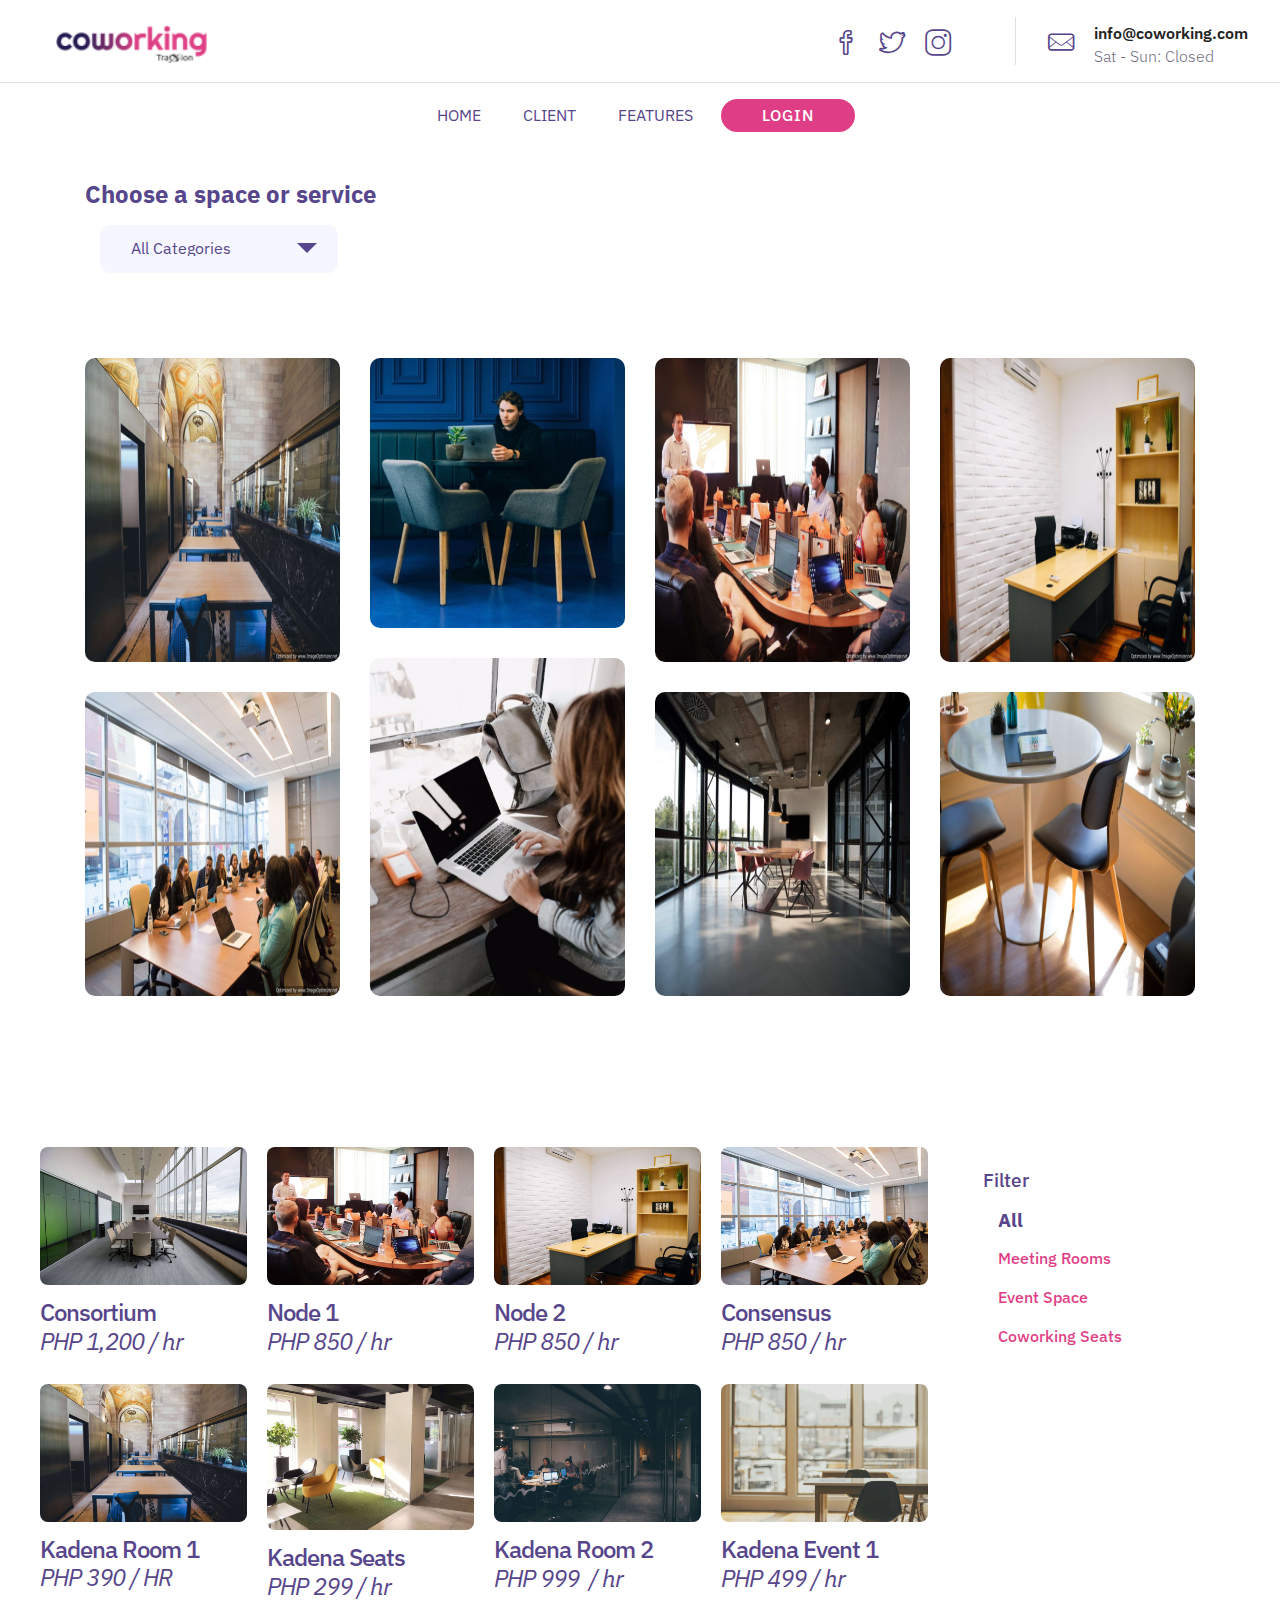
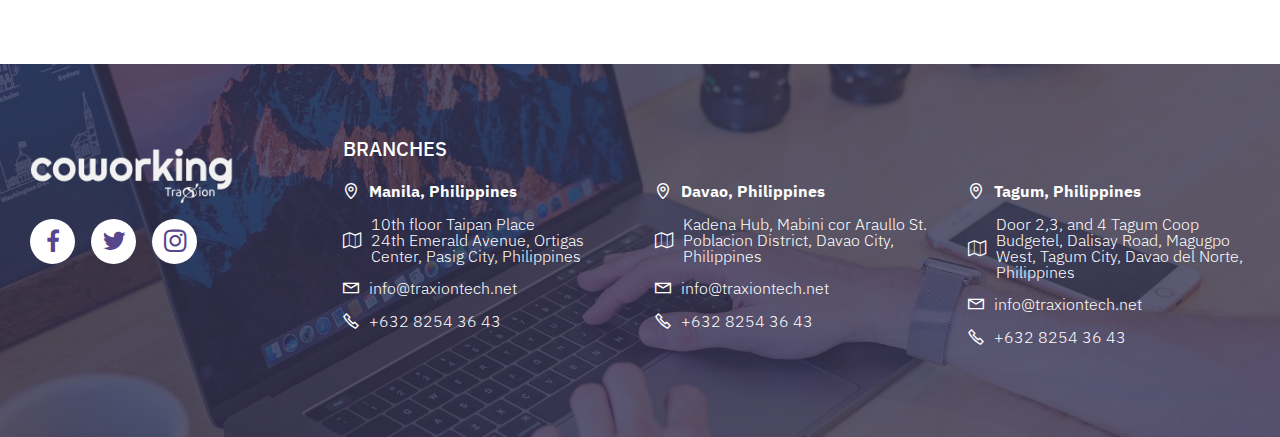
==== commit 8e186b17: "create github pages" ====
--- a/categories.html
+++ b/categories.html
@@ -6,7 +6,7 @@
   <meta http-equiv="X-UA-Compatible" content="IE=edge">
   
   <meta name="viewport" content="width=device-width, initial-scale=1, minimum-scale=1">
-  <link rel="shortcut icon" href="assets/images/logo-122x36.png" type="image/x-icon">
+  <link rel="shortcut icon" href="assets/images/coworking-logo-white-128x40.png" type="image/x-icon">
   <meta name="description" content="">
   
   <title>Categories</title>
@@ -42,7 +42,7 @@
             <div class="menu-logo">
                 <div class="navbar-brand">
                     <span class="navbar-logo">
-                        <a href="#">
+                        <a href="index.html">
                             <img src="assets/images/logo-122x36.png" alt="" title="" style="height: 2.8rem;">
                         </a>
                     </span>
@@ -68,17 +68,17 @@
         <div class="menu-bottom">
             <div class="collapse navbar-collapse" id="navbarSupportedContent">
                 <ul class="navbar-nav nav-dropdown js-float-line" data-app-modern-menu="true"><li class="nav-item">
-                        <a class="nav-link link mbr-black text-info display-4" href="#">HOME</a>
+                        <a class="nav-link link mbr-black text-info display-4" href="index.html">HOME</a>
                     </li>
                     <li class="nav-item">
-                        <a class="nav-link link mbr-black text-info display-4" href="#">
+                        <a class="nav-link link mbr-black text-info display-4" href="categories.html">
                             CLIENT</a>
                     </li>
                     <li class="nav-item">
                         <a class="nav-link link mbr-black text-info display-4" href="#">
                             FEATURES</a>
                     </li></ul>
-                <div class="navbar-buttons mbr-section-btn"><a class="btn btn-sm btn-success display-4" href="#">&nbsp; &nbsp;LOGIN &nbsp;&nbsp;</a></div>
+                <div class="navbar-buttons mbr-section-btn"><a class="btn btn-sm btn-primary display-4" href="#">&nbsp; &nbsp;LOGIN &nbsp;&nbsp;</a></div>
             </div>
             <button class="navbar-toggler " type="button" data-toggle="collapse" data-target="#navbarSupportedContent" aria-controls="navbarSupportedContent" aria-expanded="false" aria-label="Toggle navigation">
                 <div class="hamburger">
@@ -107,7 +107,7 @@
                 
                 <div class="col-lg-6 my-auto pb-4 mbr-form" data-form-type="formoid">
 <!--Formbuilder Form-->
-<form action="https://mobirise.com/" method="POST" class="mbr-form form-with-styler" data-form-title="Form Name"><input type="hidden" name="email" data-form-email="true" value="kw0nTkgkXKjw//qlQBFeRdrmyrcsCSVfjVCB6HgKvedS5ejIT9VTbRBt1jek6422Z6qa2Uzq3F3LqMxy/Pwli6q5ai70jS3f55bmAem2AJmlgc2uJEie9i4FWc5sVXqX.6H7KyX2/hN1Ikd7D1StR90TkEpm7WDWL3zqtJfi5cEg3VXJobnLmtvSizwr8aDOzvnYxHmc2o4WbPLHlNMm3kfmAbfnx2ZWIMlEaORb909dZhSFWg7uaPPsws2Q92zLs">
+<form action="https://mobirise.com/" method="POST" class="mbr-form form-with-styler" data-form-title="Form Name"><input type="hidden" name="email" data-form-email="true" value="2hedF6gbuFIcuLm7q1f46xXz4RJ+IEftdydN64uUvhWlFR+3ec5hC3xYAYTjvREBFy3kBo3oHMu6s8EDlN8HIH9w4BRUXzEb2Rm7egb5RWEDLs3slyPuMZRMOpsbWWoD.VsQ18yvk1gKzcPFXgu1+f6b0uimMxVQHscgYbJ2moyrO149O8AzCs2lDgGMe1jePCclA6otkx6XURY966efOTqxSWmM7CIZ970k8JDjU0TFSfO7UZJ25jFystyIA3pEA">
 <div class="form-row">
 <div hidden="hidden" data-form-alert="" class="alert alert-success col-12">Thanks for filling out the form!</div>
 <div hidden="hidden" data-form-alert-danger="" class="alert alert-danger col-12">Oops...! some problem!</div>
@@ -312,7 +312,7 @@
             <div class="col-12 col-md-6 col-lg-3">
                 <div class="media-wrap align-left">
                     <a href="#">
-                        <img src="assets/images/coworking-logo-white-230x720.png" alt="" title="">
+                        <img src="assets/images/coworking-logo-white-230x721.png" alt="" title="">
                     </a>
                 </div>
 
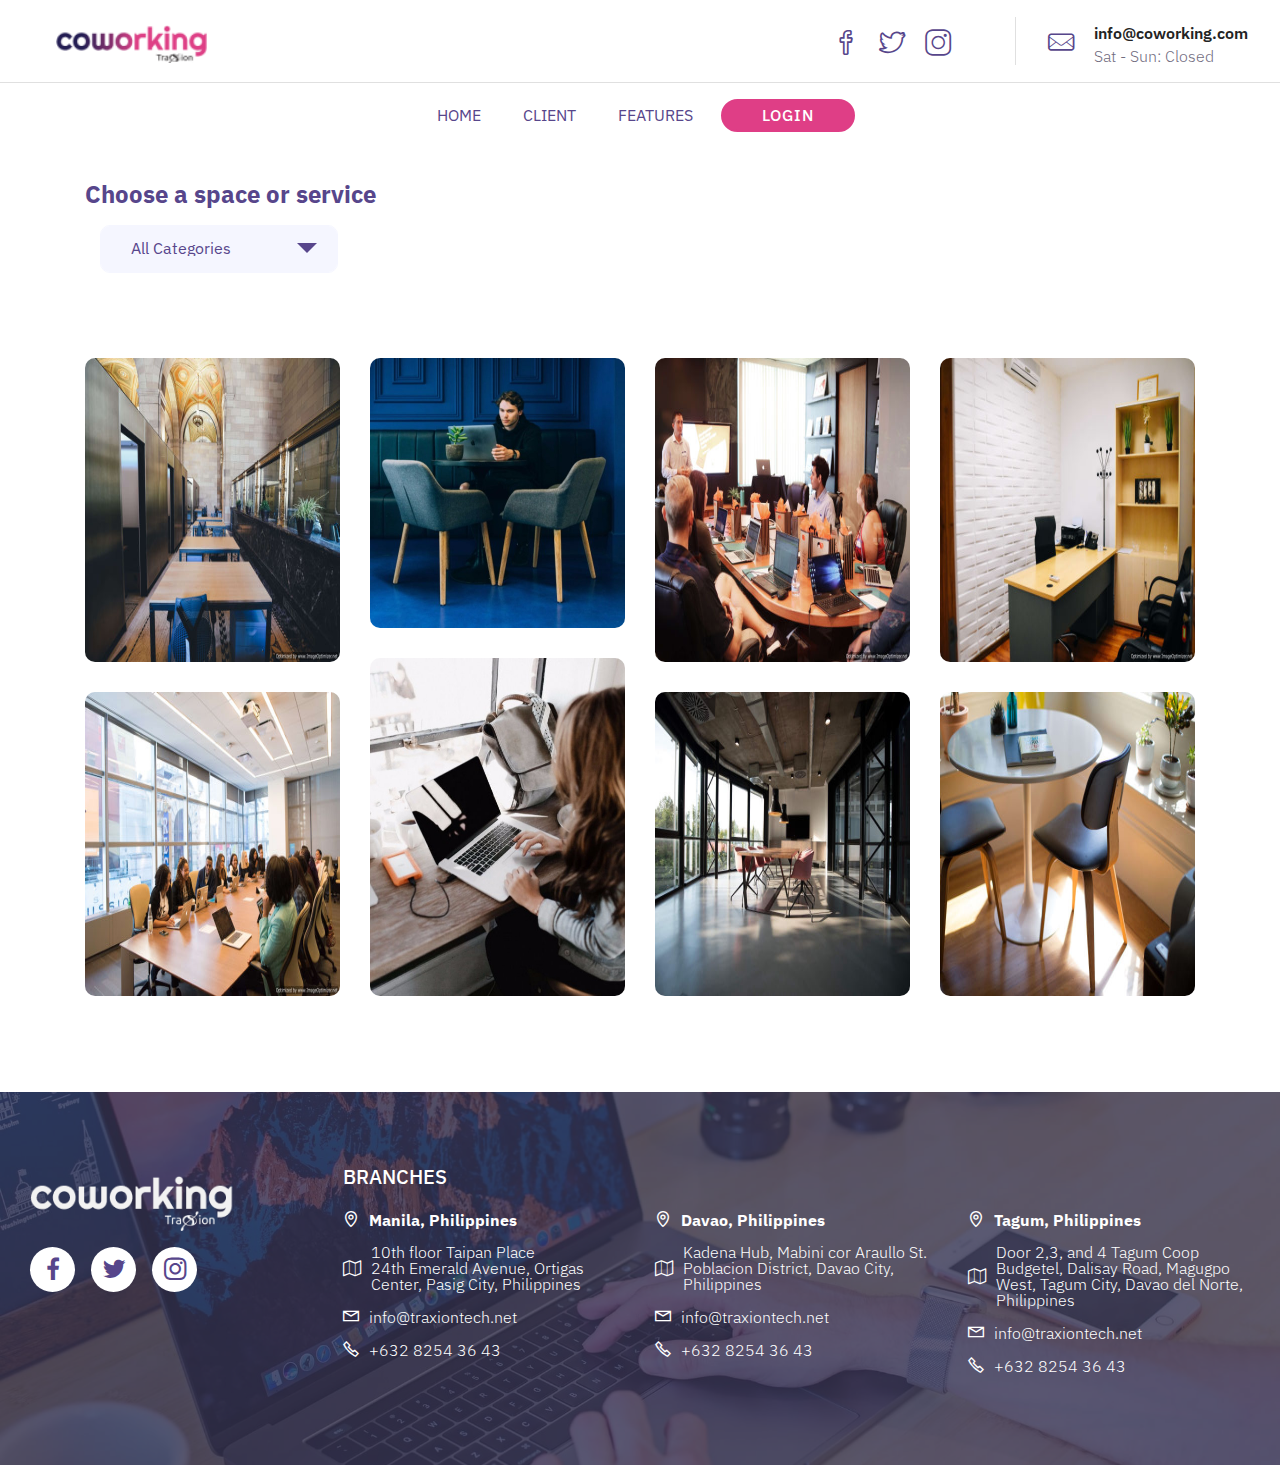
==== commit c07bf3f6: "create github pages" ====
--- a/categories.html
+++ b/categories.html
@@ -21,10 +21,9 @@
   <link rel="stylesheet" href="assets/formstyler/jquery.formstyler.css">
   <link rel="stylesheet" href="assets/formstyler/jquery.formstyler.theme.css">
   <link rel="stylesheet" href="assets/datepicker/jquery.datetimepicker.min.css">
+  <link rel="stylesheet" href="assets/dropdown/css/style.css">
   <link rel="stylesheet" href="assets/socicon/css/styles.css">
-  <link rel="stylesheet" href="assets/dropdown/css/style.css">
   <link rel="stylesheet" href="assets/theme/css/style.css">
-  <link rel="stylesheet" href="assets/gallery/style.css">
   <link rel="stylesheet" href="assets/formoid-css/recaptcha.css">
   <link rel="preload" as="style" href="assets/mobirise/css/mbr-additional.css"><link rel="stylesheet" href="assets/mobirise/css/mbr-additional.css" type="text/css">
   
@@ -107,7 +106,7 @@
                 
                 <div class="col-lg-6 my-auto pb-4 mbr-form" data-form-type="formoid">
 <!--Formbuilder Form-->
-<form action="https://mobirise.com/" method="POST" class="mbr-form form-with-styler" data-form-title="Form Name"><input type="hidden" name="email" data-form-email="true" value="2hedF6gbuFIcuLm7q1f46xXz4RJ+IEftdydN64uUvhWlFR+3ec5hC3xYAYTjvREBFy3kBo3oHMu6s8EDlN8HIH9w4BRUXzEb2Rm7egb5RWEDLs3slyPuMZRMOpsbWWoD.VsQ18yvk1gKzcPFXgu1+f6b0uimMxVQHscgYbJ2moyrO149O8AzCs2lDgGMe1jePCclA6otkx6XURY966efOTqxSWmM7CIZ970k8JDjU0TFSfO7UZJ25jFystyIA3pEA">
+<form action="https://mobirise.com/" method="POST" class="mbr-form form-with-styler" data-form-title="Form Name"><input type="hidden" name="email" data-form-email="true" value="mnuy0Ebzb3B5VV2IcWswKalIuVDKUb6KIVdJtg9WU1+xNyDzLzTMx2T21A0XFMu3+VoRRmH6nHnswAYIUat2nZbkiZO7qIDuGCHrgPhL7dkXVtaIvXHosiUZ7vSPbeH8.P/gpZLQged9zzpP9ZG/qKsKfYmutUQ8hcUJ8ls3BsuMy/4NJyL23yNqCZI34OrHmSuagXqySaZGjqqWCxczrSWhBOTqDH1rVVqm4ayCTvStLYsvaBqIxJJQItKRUtD8O">
 <div class="form-row">
 <div hidden="hidden" data-form-alert="" class="alert alert-success col-12">Thanks for filling out the form!</div>
 <div hidden="hidden" data-form-alert-danger="" class="alert alert-danger col-12">Oops...! some problem!</div>
@@ -185,7 +184,7 @@
 <br><strong>PHP 876 / hr</strong></p>
                         </div>
                         <div class="d-flex flex-wrap justify-content-between align-items-center image__inner_bot">
-                        <div class="mbr-section-btn"><a class="btn btn-sm btn-primary display-4" href="#">VIEW DETAILS</a></div>
+                        <div class="mbr-section-btn"><a class="btn btn-sm btn-primary display-4" href="package-details.html">VIEW DETAILS</a></div>
                             
                         </div>
                     </div>
@@ -271,33 +270,6 @@
                 </div>
             </div>
         </div>
-    </div>
-
-</section>
-
-<section class="mbr-gallery cid-rQW8goaqMn" id="shop04-q">
-
-    
-
-    <div>
-        <div class="mbr-shop" card-buttons="" shop__showsidebar=""><!-- Shop Gallery --><div class="row mbr-shop__row col-md-12"><div class="wrapper-shop-items col-xl-9"><div class="mbr-gallery-row"><div><div class="shop-items"><div class="mbr-gallery-item" data-tags="Meeting Rooms" data-slide-to="0" data-seller="false" data-price="1,200" data-oldprice="58"><div class="item_overlay" data-toggle="modal"></div><div class="galleryItem" data-toggle="modal"><div class="style_overlay"></div><div class="img_wraper"><img src="assets/images/benjamin-child-0st9yhngses-unsplash-2000x1333-800x533.jpg" alt="" title=""></div><span class="onsale mbr-fonts-style display-7" data-onsale="false" style="display: none;">-50%</span><div class="sidebar_wraper"><h4 class="item-title mbr-fonts-style mbr-text display-5">Consortium</h4><div class="price-block"><span class="shop-item-price mbr-fonts-style display-5"><em>PHP 1,200 / hr</em></span><span class="oldprice mbr-fonts-style display-7" style="display: none;">$58</span></div><div class="card-description"><p></p><p>Details:</p><p><br></p><ul><li>Good for 10 pax</li> <li>TV</li> <li>Projector</li> <li>Monitors</li><li>Unli Coffee</li><li>Unli Tea</li><li>Free Snacks</li></ul> <br>Location:<p></p><p>10th Floor Taipan Place, Ortigas, Pasig City</p><p><br>Total Capacity: <strong>10 pax</strong></p><p></p><p></p></div><div class="mbr-section-btn" buttons="0" style="display: none;"><a href="#" class="btn btn-primary display-7">BOOK NOW</a></div></div></div></div><div class="mbr-gallery-item" data-tags="Event Space" data-slide-to="1" data-seller="false" data-price="850" data-oldprice="58"><div class="item_overlay" data-toggle="modal"></div><div class="galleryItem" data-toggle="modal"><div class="style_overlay"></div><div class="img_wraper"><img src="assets/images/campaign-creators-gmsnxqiljp4-unsplash-2000x1333-800x533.jpg" alt="" title=""></div><span class="onsale mbr-fonts-style display-7" data-onsale="false" style="display: none;">-50%</span><div class="sidebar_wraper"><h4 class="item-title mbr-fonts-style mbr-text display-5">Node 1</h4><div class="price-block"><span class="shop-item-price mbr-fonts-style display-5"><em>PHP 850 / hr</em></span><span class="oldprice mbr-fonts-style display-7" style="display: none;">$58</span></div><div class="card-description"><p>Details:</p><p><br></p><ul><li>Good for 5 pax</li> <li>TV</li> <li>Projector</li> <li>Unli Coffee</li><li>Unli Tea</li><li>Free Snacks</li></ul> <br><div>
-</div><div>Location:
-</div><div>10th Floor Taipan Place, Ortigas, Pasig City</div><div><br></div><div>
-</div><div>
-</div><div>Total Capacity: <strong>10 pax</strong></div></div><div class="mbr-section-btn" buttons="0" style="display: none;"><a href="#" class="btn btn-primary display-7">BOOK NOW</a></div></div></div></div><div class="mbr-gallery-item" data-tags="Coworking Seats" data-slide-to="2" data-seller="false" data-price="850" data-oldprice="58"><div class="item_overlay" data-toggle="modal"></div><div class="galleryItem" data-toggle="modal"><div class="style_overlay"></div><div class="img_wraper"><img src="assets/images/chalo-garcia-rbogc-ojvws-unsplash-2000x1333-800x533.jpg" alt="" title=""></div><span class="onsale mbr-fonts-style display-7" data-onsale="false" style="display: none;">-50%</span><div class="sidebar_wraper"><h4 class="item-title mbr-fonts-style mbr-text display-5">Node 2</h4><div class="price-block"><span class="shop-item-price mbr-fonts-style display-5"><em>PHP 850 / hr</em></span><span class="oldprice mbr-fonts-style display-7" style="display: none;">$58</span></div><div class="card-description">Details:
-<div><br><ul><li>Good for 3 pax</li> <li>Projector
-</li> <li>Unli Coffee
-</li><li>Unli Tea
-</li><li>Free Snacks
-</li></ul><p><br></p><div>Location:
-</div><div>10th Floor Taipan Place, Ortigas, Pasig City</div><div>
-</div><div>
-</div><div><br></div><div>Total Capacity: <strong>3&nbsp;pax</strong></div></div></div><div class="mbr-section-btn" buttons="0" style="display: none;"><a href="#" class="btn btn-primary display-7">BOOK NOW</a></div></div></div></div><div class="mbr-gallery-item" data-tags="Meeting Rooms" data-slide-to="3" data-seller="false" data-price="850" data-oldprice="58"><div class="item_overlay" data-toggle="modal"></div><div class="galleryItem" data-toggle="modal"><div class="style_overlay"></div><div class="img_wraper"><img src="assets/images/christina-wocintechchat-com-faefwcdokig-unsplash-2000x1335-800x534.jpg" alt="" title=""></div><span class="onsale mbr-fonts-style display-7" data-onsale="false" style="display: none;">-50%</span><div class="sidebar_wraper"><h4 class="item-title mbr-fonts-style mbr-text display-5">Consensus</h4><div class="price-block"><span class="shop-item-price mbr-fonts-style display-5"><em>PHP 850 / hr</em></span><span class="oldprice mbr-fonts-style display-7" style="display: none;">$58</span></div><div class="card-description"><div>Details:
-</div><div><br><ul><li>Good for 20 pax</li> <li>Projector
-</li><li>TV</li><li>Unli Coffee</li><li>Unli Tea</li><li>Free Snacks<br></li></ul> <br><div>Location:
-</div><div>10th Floor Taipan Place, Ortigas, Pasig City
-</div><div>
-</div><div>Total Capacity: <strong>20 pax</strong></div></div></div><div class="mbr-section-btn" buttons="0" style="display: none;"><a href="#" class="btn btn-primary display-7">BOOK NOW</a></div></div></div></div><div class="mbr-gallery-item" data-tags="Coworking Seats" data-slide-to="4" data-seller="false" data-price="390" data-oldprice="58"><div class="item_overlay" data-toggle="modal"></div><div class="galleryItem" data-toggle="modal"><div class="style_overlay"></div><div class="img_wraper"><img src="assets/images/crew-jm8hucjtxb0-unsplash-2000x1331-800x532.jpg" alt="" title=""></div><span class="onsale mbr-fonts-style display-7" data-onsale="false" style="display: none;">-50%</span><div class="sidebar_wraper"><h4 class="item-title mbr-fonts-style mbr-text display-5">Kadena Room 1</h4><div class="price-block"><span class="shop-item-price mbr-fonts-style display-5"><em>PHP 390 / HR</em></span><span class="oldprice mbr-fonts-style display-7" style="display: none;">$58</span></div><div class="card-description">Casual shoes (contact us for sizing)<br><br><ul><li>Lightweight textured fabric</li> <li>Rounded v-neckline</li> <li>Pom pom trims</li> <li>Regular fit – true to size</li></ul> <br>Duis auctor hendrerit nisi, at lacinia ex vulputate quis. Suspendisse convallis iaculis tortor, quis mattis lectus rutrum a.<br><br>Product code: <strong>385DDF5p</strong></div><div class="mbr-section-btn" buttons="0" style="display: none;"><a href="#" class="btn btn-primary display-7">Buy now!</a></div></div></div></div><div class="mbr-gallery-item" data-tags="Event Space" data-slide-to="5" data-seller="false" data-price="299" data-oldprice="58"><div class="item_overlay" data-toggle="modal"></div><div class="galleryItem" data-toggle="modal"><div class="style_overlay"></div><div class="img_wraper"><img src="assets/images/david-fintz-roj-y-chene-unsplash-2000x1410-800x564.jpg" alt="" title=""></div><span class="onsale mbr-fonts-style display-7" data-onsale="false" style="display: none;">-50%</span><div class="sidebar_wraper"><h4 class="item-title mbr-fonts-style mbr-text display-5">Kadena Seats</h4><div class="price-block"><span class="shop-item-price mbr-fonts-style display-5"><em>PHP 299 / hr</em></span><span class="oldprice mbr-fonts-style display-7" style="display: none;">$58</span></div><div class="card-description">Casual shoes (contact us for sizing)<br><br><ul><li>Lightweight textured fabric</li> <li>Rounded v-neckline</li> <li>Pom pom trims</li> <li>Regular fit – true to size</li></ul> <br>Duis auctor hendrerit nisi, at lacinia ex vulputate quis. Suspendisse convallis iaculis tortor, quis mattis lectus rutrum a.<br><br>Product code: <strong>385DDF5p</strong></div><div class="mbr-section-btn" buttons="0" style="display: none;"><a href="#" class="btn btn-primary display-7">Buy now!</a></div></div></div></div><div class="mbr-gallery-item" data-tags="Coworking Seats" data-slide-to="6" data-seller="false" data-price="999" data-oldprice="58"><div class="item_overlay" data-toggle="modal"></div><div class="galleryItem" data-toggle="modal"><div class="style_overlay"></div><div class="img_wraper"><img src="assets/images/mario-gogh-vblhicvh-li-unsplash-2000x1333-800x533.jpg" alt="" title=""></div><span class="onsale mbr-fonts-style display-7" data-onsale="false" style="display: none;">-50%</span><div class="sidebar_wraper"><h4 class="item-title mbr-fonts-style mbr-text display-5">Kadena Room 2</h4><div class="price-block"><span class="shop-item-price mbr-fonts-style display-5"><em>PHP 999&nbsp; / hr</em></span><span class="oldprice mbr-fonts-style display-7" style="display: none;">$58</span></div><div class="card-description">Casual shoes (contact us for sizing)<br><br><ul><li>Lightweight textured fabric</li> <li>Rounded v-neckline</li> <li>Pom pom trims</li> <li>Regular fit – true to size</li></ul> <br>Duis auctor hendrerit nisi, at lacinia ex vulputate quis. Suspendisse convallis iaculis tortor, quis mattis lectus rutrum a.<br><br>Product code: <strong>385DDF5p</strong></div><div class="mbr-section-btn" buttons="0" style="display: none;"><a href="#" class="btn btn-primary display-7">BOOK NOW</a></div></div></div></div><div class="mbr-gallery-item" data-tags="Coworking Seats" data-slide-to="7" data-seller="false" data-price="499" data-oldprice="58"><div class="item_overlay" data-toggle="modal"></div><div class="galleryItem" data-toggle="modal"><div class="style_overlay"></div><div class="img_wraper"><img src="assets/images/matt-hoffman-q0am87psyke-unsplash-2000x1333-800x533.jpg" alt="" title=""></div><span class="onsale mbr-fonts-style display-7" data-onsale="false" style="display: none;">-50%</span><div class="sidebar_wraper"><h4 class="item-title mbr-fonts-style mbr-text display-5">Kadena Event 1</h4><div class="price-block"><span class="shop-item-price mbr-fonts-style display-5"><em>PHP 499 / hr</em></span><span class="oldprice mbr-fonts-style display-7" style="display: none;">$58</span></div><div class="card-description">Casual shoes (contact us for sizing)<br><br><ul><li>Lightweight textured fabric</li> <li>Rounded v-neckline</li> <li>Pom pom trims</li> <li>Regular fit – true to size</li></ul> <br>Duis auctor hendrerit nisi, at lacinia ex vulputate quis. Suspendisse convallis iaculis tortor, quis mattis lectus rutrum a.<br><br>Product code: <strong>385DDF5p</strong></div><div class="mbr-section-btn" buttons="0" style="display: none;"><a href="#" class="btn btn-primary display-7">Buy now!</a></div></div></div></div></div></div><div class="clearfix"></div></div></div><div class="col-xl-3 sidebar"><div class="sidebar-background"></div><div class="sidebar-block container sidebar-categories"><h4 class="sidebar-title mbr-fonts-style mbr-text display-7">Filter</h4><div class="categories col-md-12"><div class="categories-titles"><!-- Filter --><div class="mbr-gallery-filter mbr-shop-filter container gallery-filter-active"><ul buttons="0"><li class="mbr-gallery-filter-all active display-7">All</li> </ul></div></div></div></div></div></div><!-- Lightbox --><div class="shopItemsModal_wraper" style="z-index: 100;"><div class="shopItemsModalBg"></div><div class="shopItemsModal row"><div class="col-md-6 image-modal"></div><div class="col-md-6 text-modal"></div><div class="closeModal"><div class="close-modal-wrapper"></div></div></div></div></div>
     </div>
 
 </section>
@@ -312,7 +284,7 @@
             <div class="col-12 col-md-6 col-lg-3">
                 <div class="media-wrap align-left">
                     <a href="#">
-                        <img src="assets/images/coworking-logo-white-230x721.png" alt="" title="">
+                        <img src="assets/images/coworking-logo-white-230x724.png" alt="" title="">
                     </a>
                 </div>
 
@@ -475,14 +447,11 @@
   <script src="assets/formstyler/jquery.formstyler.js"></script>
   <script src="assets/formstyler/jquery.formstyler.min.js"></script>
   <script src="assets/datepicker/jquery.datetimepicker.full.js"></script>
-  <script src="assets/mobirise-shop/script.js"></script>
   <script src="assets/smoothscroll/smooth-scroll.js"></script>
   <script src="assets/dropdown/js/nav-dropdown.js"></script>
   <script src="assets/dropdown/js/navbar-dropdown.js"></script>
   <script src="assets/touchswipe/jquery.touch-swipe.min.js"></script>
   <script src="assets/theme/js/script.js"></script>
-  <script src="assets/gallery/player.min.js"></script>
-  <script src="assets/gallery/script.js"></script>
   <script src="assets/formoid/formoid.min.js"></script>
   
   
--- a/assets/mobirise/css/mbr-additional.css
+++ b/assets/mobirise/css/mbr-additional.css
@@ -2586,702 +2586,6 @@
 .cid-rQVQ5FFN7I .descr__product {
   text-align: center;
 }
-.cid-rQW8goaqMn {
-  padding-top: 45px;
-  padding-bottom: 45px;
-  background-color: #ffffff;
-}
-.cid-rQW8goaqMn .mbr-shop {
-  display: table;
-  width: 100%;
-}
-.cid-rQW8goaqMn .mbr-shop .row {
-  margin: 0;
-}
-.cid-rQW8goaqMn .mbr-shop .btn-sm {
-  margin: 0.2rem 0.2rem;
-}
-.cid-rQW8goaqMn .mbr-shop .shoppingcart-icons {
-  z-index: 105 !important;
-}
-.cid-rQW8goaqMn .mbr-shop .shop-title {
-  margin-bottom: 18px;
-  padding-left: 25px;
-  padding-right: 25px;
-  display: inline-block;
-  max-width: 80%;
-}
-.cid-rQW8goaqMn .btn {
-  padding: 0.6rem 2rem;
-}
-.cid-rQW8goaqMn .mbr-section-btn {
-  text-align: left;
-}
-.cid-rQW8goaqMn .img_wraper img {
-  border-radius: 8px!important;
-}
-.cid-rQW8goaqMn .mbr-shop .sidebar-title {
-  line-height: 25px;
-}
-.cid-rQW8goaqMn .mbr-shop .shopItemsModal_wraper {
-  position: fixed;
-  display: none;
-  -webkit-align-items: center;
-  align-items: center;
-  -webkit-justify-content: center;
-  justify-content: center;
-  width: 100%;
-  height: 100%;
-  background-color: rgba(87, 87, 87, 0.4);
-  top: 0;
-  cursor: pointer;
-  z-index: 1040;
-}
-.cid-rQW8goaqMn .mbr-shop .card-description {
-  cursor: text;
-  display: none;
-}
-.cid-rQW8goaqMn .mbr-shop .image-modal {
-  padding-left: 0;
-  padding-right: 0;
-  text-align: center;
-}
-.cid-rQW8goaqMn .mbr-shop .image-modal img {
-  max-width: 100%;
-  max-height: 75vh;
-}
-.cid-rQW8goaqMn .mbr-shop .hide-modal {
-  display: none;
-}
-.cid-rQW8goaqMn .mbr-shop .shopItemsModal {
-  cursor: default;
-  padding: 50px;
-  width: 1000px;
-  max-width: 100%;
-  background-color: #ffffff;
-  z-index: 2000;
-  overflow: auto;
-  position: fixed;
-}
-.cid-rQW8goaqMn .mbr-shop .shopItemsModal p {
-  margin-bottom: 0;
-}
-.cid-rQW8goaqMn .mbr-shop .shopItemsModal ul {
-  margin-bottom: 0;
-}
-.cid-rQW8goaqMn .mbr-shop .shopItemsModal .card-description {
-  display: block;
-  width: 100%;
-}
-.cid-rQW8goaqMn .mbr-shop .shopItemsModal .close-modal {
-  content: '';
-  position: absolute;
-  top: 0;
-  right: 0;
-  width: 50px;
-  height: 4px;
-  background-color: red;
-  -webkit-transform: rotate(45deg);
-  transform: rotate(45deg);
-}
-.cid-rQW8goaqMn .mbr-shop .shopItemsModal .close-modal:before {
-  content: '';
-  position: absolute;
-  top: 0;
-  right: 0;
-  width: 50px;
-  height: 4px;
-  background-color: red;
-  -webkit-transform: rotate(-45deg);
-  transform: rotate(-45deg);
-}
-.cid-rQW8goaqMn .mbr-shop .test-overlay {
-  position: absolute;
-  width: 100%;
-  height: 100%;
-  background-color: rgba(0, 0, 0, 0.5);
-}
-.cid-rQW8goaqMn .mbr-shop .filter-by-pu,
-.cid-rQW8goaqMn .mbr-shop .filter-by-pd,
-.cid-rQW8goaqMn .mbr-shop .filter-by-d {
-  display: inline-block;
-  margin-right: 3px;
-}
-.cid-rQW8goaqMn .mbr-shop .sort-buttons {
-  padding-bottom: 0.2rem;
-  margin-right: 13px;
-  text-align: right;
-}
-.cid-rQW8goaqMn .mbr-shop .galleryItem:before {
-  width: 0 !important;
-  height: 0 !important;
-}
-.cid-rQW8goaqMn .mbr-shop .modal-dialog {
-  max-width: 700px;
-}
-.cid-rQW8goaqMn .mbr-shop .mbr-gallery-item {
-  left: 0 !important;
-  top: 0 !important;
-  vertical-align: top;
-  position: relative !important;
-  -webkit-transform: none !important;
-  transform: none !important;
-  padding: 10px;
-}
-.cid-rQW8goaqMn .mbr-shop .galleryItem h4,
-.cid-rQW8goaqMn .mbr-shop .carousel-item h4 {
-  font-style: normal;
-  line-height: 1;
-  text-transform: none;
-  letter-spacing: -1px;
-  word-spacing: 0;
-  margin-bottom: 0.3rem;
-  padding-top: 15px;
-  transition: color 0.5s;
-}
-.cid-rQW8goaqMn .mbr-shop .galleryItem h5,
-.cid-rQW8goaqMn .mbr-shop .carousel-item h5 {
-  font-style: italic;
-  font-weight: 400;
-  line-height: 22.36px;
-  text-transform: none;
-  letter-spacing: 0px;
-  word-spacing: 0;
-}
-.cid-rQW8goaqMn .mbr-shop .galleryItem p,
-.cid-rQW8goaqMn .mbr-shop .carousel-item p {
-  font-style: italic;
-  font-weight: 400;
-  text-transform: none;
-  letter-spacing: 0px;
-  word-spacing: 0px;
-  text-align: center;
-  display: inline;
-}
-.cid-rQW8goaqMn .mbr-shop .item-button {
-  text-align: center;
-}
-.cid-rQW8goaqMn .mbr-shop .modalButton {
-  display: inline-block;
-  float: right;
-  margin-right: 10px;
-}
-.cid-rQW8goaqMn .mbr-shop .modalButton.btn-success {
-  right: 15%;
-}
-.cid-rQW8goaqMn .mbr-shop .sidebar {
-  margin-top: 30px;
-  position: relative;
-}
-.cid-rQW8goaqMn .mbr-shop .sidebar-block {
-  position: relative;
-}
-.cid-rQW8goaqMn .mbr-shop .sidebar-background:after {
-  content: '';
-  position: absolute;
-  width: 100%;
-  height: 102%;
-  background-color: rgba(0, 0, 0, 0);
-  top: -20px;
-  right: 3px;
-}
-.cid-rQW8goaqMn .mbr-shop .bestsellers {
-  padding-left: 0;
-  padding-right: 0;
-  position: relative;
-  margin-bottom: 20px;
-}
-.cid-rQW8goaqMn .mbr-shop .bestsellers .onsale {
-  top: -15px;
-}
-.cid-rQW8goaqMn .mbr-shop .bestsellers .price-block {
-  padding-top: 5px;
-  text-align: left;
-  line-height: 1;
-}
-.cid-rQW8goaqMn .mbr-shop .bestsellers .mbr-gallery-item {
-  width: 100%;
-}
-.cid-rQW8goaqMn .mbr-shop .bestsellers .mbr-gallery-item img {
-  width: 80px;
-  float: left;
-  margin-right: 20px;
-}
-.cid-rQW8goaqMn .mbr-shop .bestsellers .mbr-gallery-item h4 {
-  text-align: left;
-  padding-bottom: 5px;
-  line-height: 1;
-  border-bottom: 1px dotted #d6d6d6;
-}
-.cid-rQW8goaqMn .mbr-shop .bestsellers .mbr-gallery-item h5 {
-  text-align: left;
-  display: none;
-}
-.cid-rQW8goaqMn .mbr-shop .bestsellers .mbr-gallery-item p {
-  text-align: left;
-}
-.cid-rQW8goaqMn .mbr-shop .bestsellers .btn {
-  display: none;
-}
-.cid-rQW8goaqMn .mbr-shop .bestsellers-img {
-  display: inline-block;
-  width: 80px;
-  height: 80px;
-  overflow: hidden;
-}
-.cid-rQW8goaqMn .mbr-shop .bestsellers-title {
-  display: inline-block;
-}
-.cid-rQW8goaqMn .mbr-shop .onsale {
-  position: absolute;
-  top: 5px;
-  right: 5px;
-  display: block;
-  transition: color .3s ease;
-  text-align: center;
-  z-index: 95;
-  height: 30px;
-  line-height: 30px;
-  padding: 0 15px;
-  background: #ffffff;
-  border-radius: 30px;
-  font-weight: 400;
-  font-style: normal;
-  text-transform: none;
-  letter-spacing: 0px;
-}
-.cid-rQW8goaqMn .mbr-shop .mbr-gallery-item__hided {
-  display: none;
-}
-.cid-rQW8goaqMn .mbr-shop .mbr-gallery-item__hided h4,
-.cid-rQW8goaqMn .mbr-shop .mbr-gallery-item__hided h5,
-.cid-rQW8goaqMn .mbr-shop .mbr-gallery-item__hided p {
-  display: none;
-}
-.cid-rQW8goaqMn .mbr-shop .mbr-gallery-item__hided .btn {
-  display: none;
-}
-.cid-rQW8goaqMn .mbr-shop .galleryItem .price-block {
-  display: block;
-  margin-bottom: 8px;
-}
-.cid-rQW8goaqMn .mbr-shop .galleryItem .price-block span {
-  font-style: normal;
-  font-weight: 400;
-  line-height: 1;
-  text-transform: none;
-  letter-spacing: -1px;
-  word-spacing: 0;
-}
-.cid-rQW8goaqMn .mbr-shop .mbr-gallery-filter {
-  padding-left: 0;
-  text-align: left;
-  padding-top: 0;
-}
-.cid-rQW8goaqMn .mbr-shop .mbr-gallery-filter ul li {
-  position: relative;
-  padding: 7px 0 7px 0px;
-  border-bottom: 1px dotted #d6d6d6;
-  margin: 0;
-  font-style: normal;
-  font-weight: 400;
-  line-height: 24.99px;
-  text-transform: none;
-  letter-spacing: 0px;
-  word-spacing: 0;
-  direction: ltr;
-  border: none;
-  display: list-item;
-  text-align: left;
-  transition: all 0.3s ease-out;
-  cursor: pointer;
-}
-.cid-rQW8goaqMn .mbr-shop .mbr-gallery-filter ul li.active {
-  background-color: transparent;
-  font-weight: bold;
-}
-.cid-rQW8goaqMn .mbr-shop .mbr-gallery-filter ul li:hover {
-  color: #df3e86;
-}
-.cid-rQW8goaqMn .mbr-shop .range-slider {
-  padding-bottom: 25px;
-}
-.cid-rQW8goaqMn .mbr-shop .filter-cost {
-  display: block;
-  vertical-align: middle;
-  max-width: 250px;
-  text-align: left;
-  position: relative;
-  margin-bottom: 30px;
-}
-.cid-rQW8goaqMn .mbr-shop .filter-cost p {
-  margin-bottom: 10px;
-  font-size: 16px;
-  line-height: 21px;
-  color: #df3e86;
-  font-weight: bold;
-}
-.cid-rQW8goaqMn .mbr-shop .price-controls {
-  position: relative;
-  height: 36px;
-  margin-bottom: 30px;
-  border: 2px solid #df3e86;
-  border-radius: 2px;
-  font-size: 0;
-}
-.cid-rQW8goaqMn .mbr-shop .price-controls label {
-  display: inline-block;
-  width: 50%;
-  font-size: 14px;
-  line-height: 32px;
-  color: #df3e86;
-  font-weight: normal;
-  cursor: pointer;
-  margin-bottom: 0;
-}
-.cid-rQW8goaqMn .mbr-shop .price-controls label.min-price {
-  border-right: 2px solid #df3e86;
-}
-.cid-rQW8goaqMn .mbr-shop .price-controls input {
-  width: 100%;
-  background-color: #ffffff;
-  border: none;
-  line-height: 31px;
-  height: 31px;
-  text-align: center;
-  -webkit-user-select: none;
-  -ms-user-select: none;
-  user-select: none;
-}
-.cid-rQW8goaqMn .mbr-shop .range-controls {
-  position: relative;
-}
-.cid-rQW8goaqMn .mbr-shop .range-controls .scale {
-  width: 100%;
-  height: 2px;
-  background-color: rgba(190, 190, 190, 0.3);
-}
-.cid-rQW8goaqMn .mbr-shop .range-controls .bar {
-  margin-left: 0;
-  width: 100%;
-  height: 2px;
-  background-color: #df3e86;
-}
-.cid-rQW8goaqMn .mbr-shop .toggle {
-  position: absolute;
-  top: -9px;
-  width: 4px;
-  height: 4px;
-  border: 8px solid #df3e86;
-  border-radius: 100%;
-  box-sizing: content-box;
-  background-color: #df3e86;
-  cursor: pointer;
-}
-.cid-rQW8goaqMn .mbr-shop .toggle:hover,
-.cid-rQW8goaqMn .mbr-shop .toggle:active {
-  background-color: #c0a375;
-}
-.cid-rQW8goaqMn .mbr-shop .min-toggle {
-  left: 0;
-}
-.cid-rQW8goaqMn .mbr-shop .max-toggle {
-  right: 0;
-}
-.cid-rQW8goaqMn .mbr-shop .hided-by-price {
-  display: none;
-}
-.cid-rQW8goaqMn .mbr-shop .text-modal {
-  padding-right: 30px;
-  padding-left: 30px;
-}
-.cid-rQW8goaqMn .mbr-shop .text-modal .item-button {
-  text-align: left !important;
-}
-.cid-rQW8goaqMn .mbr-shop .text-modal .price-block {
-  line-height: 1;
-  border-bottom: 1px dotted #d6d6d6;
-}
-.cid-rQW8goaqMn .mbr-shop .text-modal .price-block p {
-  display: inline;
-}
-.cid-rQW8goaqMn .mbr-shop .text-modal .price-block span {
-  display: inline;
-  font-weight: 700;
-  padding: 10px 0 20px 0;
-}
-.cid-rQW8goaqMn .mbr-shop .text-modal .card-description {
-  padding-top: 20px;
-  display: block;
-  font-size: 16px;
-  line-height: 24px;
-  margin-bottom: 50px;
-}
-.cid-rQW8goaqMn .mbr-shop .modal-control-panel {
-  padding-right: 0;
-}
-.cid-rQW8goaqMn .mbr-shop .modal-cb {
-  display: inline-block;
-  float: right;
-  margin-right: 10px;
-  margin-left: 10px;
-}
-.cid-rQW8goaqMn .mbr-shop .shopItemsModalBg {
-  width: 100%;
-  height: 100%;
-}
-.cid-rQW8goaqMn .mbr-shop .close-modal-wrapper {
-  cursor: pointer;
-  width: 40px;
-  height: 40px;
-  position: absolute;
-  top: 0;
-  right: 0;
-}
-.cid-rQW8goaqMn .mbr-shop .close-modal-wrapper:after {
-  content: "";
-  position: absolute;
-  width: 40px;
-  height: 3px;
-  background-color: #cccccc;
-  top: 50%;
-  right: 5%;
-  -webkit-transform: rotate(-45deg);
-  transform: rotate(-45deg);
-}
-.cid-rQW8goaqMn .mbr-shop .close-modal-wrapper:before {
-  content: "";
-  position: absolute;
-  width: 3px;
-  height: 40px;
-  background-color: #cccccc;
-  right: 50%;
-  top: 5%;
-  -webkit-transform: rotate(-45deg);
-  transform: rotate(-45deg);
-}
-.cid-rQW8goaqMn .mbr-shop .closeModal {
-  position: absolute;
-  top: 0;
-  right: 0;
-}
-.cid-rQW8goaqMn .mbr-shop .galleryItem .sidebar_wraper {
-  text-align: center;
-}
-.cid-rQW8goaqMn .mbr-shop .shopItemsModal .sidebar_wraper {
-  text-align: left;
-}
-.cid-rQW8goaqMn .mbr-shop .shopItemsModal .onsale {
-  top: 10px;
-  right: 10px;
-  border: 1px solid #e7e7e7;
-}
-.cid-rQW8goaqMn .mbr-shop .shop-items .onsale,
-.cid-rQW8goaqMn .mbr-shop .bestseller-block .onsale {
-  font-size: 15px !important;
-}
-.cid-rQW8goaqMn .mbr-shop .item_overlay {
-  position: absolute;
-  width: 100%;
-  height: 100%;
-  z-index: 99;
-  background: transparent;
-}
-.cid-rQW8goaqMn .mbr-shop .style_overlay {
-  position: absolute;
-  width: 100%;
-  height: 100%;
-}
-.cid-rQW8goaqMn .mbr-shop .price-range {
-  display: inline-block;
-}
-.cid-rQW8goaqMn .mbr-shop .price-range-reset {
-  display: inline-block;
-}
-.cid-rQW8goaqMn .mbr-shop .bestsellers .item-button {
-  display: none !important;
-}
-.cid-rQW8goaqMn .mbr-shop .range-slider h4 {
-  margin-bottom: 15px;
-}
-.cid-rQW8goaqMn .mbr-shop .mbr-gallery-filter ul {
-  padding-left: 0px;
-  display: inline-block;
-  list-style: none;
-  margin-bottom: 0px;
-}
-.cid-rQW8goaqMn .mbr-shop .categories:after {
-  content: "";
-  display: table;
-  clear: both;
-}
-@media (min-width: 767px) and (max-width: 1100px) {
-  .cid-rQW8goaqMn .mbr-shop .col-md-9 {
-    width: 100%;
-  }
-  .cid-rQW8goaqMn .mbr-shop .col-md-3 {
-    width: 100%;
-  }
-  .cid-rQW8goaqMn .mbr-shop .sidebar-background:after {
-    top: 0;
-  }
-  .cid-rQW8goaqMn .mbr-shop .bestseller-block {
-    width: 100%;
-    margin: 0;
-    display: inline-block;
-    float: left;
-    padding-top: 15px;
-  }
-  .cid-rQW8goaqMn .mbr-shop .range-slider {
-    width: 49%;
-    margin: 0;
-    display: inline-block;
-    float: right;
-    padding-top: 15px;
-  }
-  .cid-rQW8goaqMn .mbr-shop .bestsellers {
-    width: 100%;
-  }
-  .cid-rQW8goaqMn .mbr-shop .bestsellers .mbr-gallery-item {
-    width: 49%;
-    display: inline-block;
-  }
-  .cid-rQW8goaqMn .mbr-shop .sidebar-categories {
-    width: 49%;
-    margin: 0;
-    display: inline-block;
-    padding-top: 15px;
-  }
-  .cid-rQW8goaqMn .mbr-shop .price-range {
-    max-width: 250px;
-    text-align: center;
-  }
-  .cid-rQW8goaqMn .clearfix:after {
-    content: "";
-    display: table;
-    clear: both;
-  }
-}
-@media (max-width: 991px) and (min-width: 768px) {
-  .cid-rQW8goaqMn .mbr-shop .mbr-gallery-item {
-    width: 33%;
-  }
-}
-@media (max-width: 500px) {
-  .cid-rQW8goaqMn .mbr-shop .shopItemsModal {
-    padding: 50px 10px 10px 10px;
-  }
-  .cid-rQW8goaqMn .mbr-shop .shop-title {
-    max-width: 100%;
-  }
-  .cid-rQW8goaqMn .mbr-shop .mbr-gallery-item {
-    width: 100%;
-  }
-}
-@media (max-width: 1200px) {
-  .cid-rQW8goaqMn .mbr-shop .sort-buttons {
-    text-align: center;
-    margin-right: 0 !important;
-  }
-}
-@media (max-width: 767px) {
-  .cid-rQW8goaqMn .mbr-shop .image-modal {
-    text-align: center;
-  }
-  .cid-rQW8goaqMn .mbr-shop .image-modal img {
-    max-height: 50vh;
-    width: auto;
-    max-width: 100%;
-  }
-  .cid-rQW8goaqMn .mbr-shop .shopItemsModal {
-    top: 15%;
-    bottom: 70px;
-    left: 10%;
-    width: 80%;
-  }
-  .cid-rQW8goaqMn .mbr-shop .shopItemsModal .image-modal {
-    padding-right: 0;
-  }
-  .cid-rQW8goaqMn .mbr-shop .sidebar-background:after {
-    top: -1%;
-  }
-}
-@media (max-width: 1100px) {
-  .cid-rQW8goaqMn .mbr-shop .shopItemsModal {
-    max-height: 85vh;
-    width: 90%;
-    left: 5%;
-    margin-left: 0;
-  }
-  .cid-rQW8goaqMn .mbr-shop .sort-buttons {
-    margin-right: 21px;
-  }
-  .cid-rQW8goaqMn .mbr-shop .sidebar-background:after {
-    right: 0;
-    width: 100%;
-  }
-  .cid-rQW8goaqMn .mbr-shop .text-modal .card-description {
-    width: 100%;
-  }
-  .cid-rQW8goaqMn .mbr-shop .text-modal .price-block {
-    width: 100%;
-  }
-  .cid-rQW8goaqMn .mbr-shop .text-modal h4 {
-    padding-top: 30px;
-  }
-}
-.cid-rQW8goaqMn .shopItemsModal_wraper .mbr-section-btn {
-  display: block !important;
-}
-.cid-rQW8goaqMn .range-slider .mbr-section-btn {
-  margin: 0;
-}
-.cid-rQW8goaqMn .oldprice {
-  color: #767676;
-  padding-left: .8rem!important;
-  text-decoration: line-through;
-}
-@media screen and (-ms-high-contrast: active), (-ms-high-contrast: none) {
-  .cid-rQW8goaqMn .shopItemsModal.row {
-    position: absolute !important;
-    top: calc(50% - 300px) !important;
-    left: calc(50% - 500px) !important;
-  }
-}
-.cid-rQW8goaqMn LI {
-  color: #57468b;
-}
-.cid-rQW8goaqMn .sidebar-title {
-  color: #57468b;
-}
-.cid-rQW8goaqMn .item-title {
-  text-align: left;
-  color: #57468b;
-}
-.cid-rQW8goaqMn .shop-item-price,
-.cid-rQW8goaqMn .price-block {
-  text-align: left;
-  color: #57468b;
-}
-@media (max-width: 576px) {
-  .cid-rQW8goaqMn .mbr-shop .mbr-gallery-item,
-  .cid-rQW8goaqMn .wrapper-shop-items,
-  .cid-rQW8goaqMn .sidebar-block,
-  .cid-rQW8goaqMn .sidebar-title,
-  .cid-rQW8goaqMn .sidebar,
-  .cid-rQW8goaqMn .categories {
-    padding-right: 0px;
-    padding-left: 0px;
-  }
-  .cid-rQW8goaqMn .filter-cost {
-    max-width: 100%!important;
-  }
-  .cid-rQW8goaqMn .range-slider,
-  .cid-rQW8goaqMn .categories,
-  .cid-rQW8goaqMn .bestseller-block {
-    text-align: center;
-  }
-}
 .cid-rQVOE4rq2K {
   padding-top: 75px;
   padding-bottom: 75px;
--- a/assets/mobirise/css/mbr-additional.css
+++ b/assets/mobirise/css/mbr-additional.css
@@ -2586,702 +2586,6 @@
 .cid-rQVQ5FFN7I .descr__product {
   text-align: center;
 }
-.cid-rQW8goaqMn {
-  padding-top: 45px;
-  padding-bottom: 45px;
-  background-color: #ffffff;
-}
-.cid-rQW8goaqMn .mbr-shop {
-  display: table;
-  width: 100%;
-}
-.cid-rQW8goaqMn .mbr-shop .row {
-  margin: 0;
-}
-.cid-rQW8goaqMn .mbr-shop .btn-sm {
-  margin: 0.2rem 0.2rem;
-}
-.cid-rQW8goaqMn .mbr-shop .shoppingcart-icons {
-  z-index: 105 !important;
-}
-.cid-rQW8goaqMn .mbr-shop .shop-title {
-  margin-bottom: 18px;
-  padding-left: 25px;
-  padding-right: 25px;
-  display: inline-block;
-  max-width: 80%;
-}
-.cid-rQW8goaqMn .btn {
-  padding: 0.6rem 2rem;
-}
-.cid-rQW8goaqMn .mbr-section-btn {
-  text-align: left;
-}
-.cid-rQW8goaqMn .img_wraper img {
-  border-radius: 8px!important;
-}
-.cid-rQW8goaqMn .mbr-shop .sidebar-title {
-  line-height: 25px;
-}
-.cid-rQW8goaqMn .mbr-shop .shopItemsModal_wraper {
-  position: fixed;
-  display: none;
-  -webkit-align-items: center;
-  align-items: center;
-  -webkit-justify-content: center;
-  justify-content: center;
-  width: 100%;
-  height: 100%;
-  background-color: rgba(87, 87, 87, 0.4);
-  top: 0;
-  cursor: pointer;
-  z-index: 1040;
-}
-.cid-rQW8goaqMn .mbr-shop .card-description {
-  cursor: text;
-  display: none;
-}
-.cid-rQW8goaqMn .mbr-shop .image-modal {
-  padding-left: 0;
-  padding-right: 0;
-  text-align: center;
-}
-.cid-rQW8goaqMn .mbr-shop .image-modal img {
-  max-width: 100%;
-  max-height: 75vh;
-}
-.cid-rQW8goaqMn .mbr-shop .hide-modal {
-  display: none;
-}
-.cid-rQW8goaqMn .mbr-shop .shopItemsModal {
-  cursor: default;
-  padding: 50px;
-  width: 1000px;
-  max-width: 100%;
-  background-color: #ffffff;
-  z-index: 2000;
-  overflow: auto;
-  position: fixed;
-}
-.cid-rQW8goaqMn .mbr-shop .shopItemsModal p {
-  margin-bottom: 0;
-}
-.cid-rQW8goaqMn .mbr-shop .shopItemsModal ul {
-  margin-bottom: 0;
-}
-.cid-rQW8goaqMn .mbr-shop .shopItemsModal .card-description {
-  display: block;
-  width: 100%;
-}
-.cid-rQW8goaqMn .mbr-shop .shopItemsModal .close-modal {
-  content: '';
-  position: absolute;
-  top: 0;
-  right: 0;
-  width: 50px;
-  height: 4px;
-  background-color: red;
-  -webkit-transform: rotate(45deg);
-  transform: rotate(45deg);
-}
-.cid-rQW8goaqMn .mbr-shop .shopItemsModal .close-modal:before {
-  content: '';
-  position: absolute;
-  top: 0;
-  right: 0;
-  width: 50px;
-  height: 4px;
-  background-color: red;
-  -webkit-transform: rotate(-45deg);
-  transform: rotate(-45deg);
-}
-.cid-rQW8goaqMn .mbr-shop .test-overlay {
-  position: absolute;
-  width: 100%;
-  height: 100%;
-  background-color: rgba(0, 0, 0, 0.5);
-}
-.cid-rQW8goaqMn .mbr-shop .filter-by-pu,
-.cid-rQW8goaqMn .mbr-shop .filter-by-pd,
-.cid-rQW8goaqMn .mbr-shop .filter-by-d {
-  display: inline-block;
-  margin-right: 3px;
-}
-.cid-rQW8goaqMn .mbr-shop .sort-buttons {
-  padding-bottom: 0.2rem;
-  margin-right: 13px;
-  text-align: right;
-}
-.cid-rQW8goaqMn .mbr-shop .galleryItem:before {
-  width: 0 !important;
-  height: 0 !important;
-}
-.cid-rQW8goaqMn .mbr-shop .modal-dialog {
-  max-width: 700px;
-}
-.cid-rQW8goaqMn .mbr-shop .mbr-gallery-item {
-  left: 0 !important;
-  top: 0 !important;
-  vertical-align: top;
-  position: relative !important;
-  -webkit-transform: none !important;
-  transform: none !important;
-  padding: 10px;
-}
-.cid-rQW8goaqMn .mbr-shop .galleryItem h4,
-.cid-rQW8goaqMn .mbr-shop .carousel-item h4 {
-  font-style: normal;
-  line-height: 1;
-  text-transform: none;
-  letter-spacing: -1px;
-  word-spacing: 0;
-  margin-bottom: 0.3rem;
-  padding-top: 15px;
-  transition: color 0.5s;
-}
-.cid-rQW8goaqMn .mbr-shop .galleryItem h5,
-.cid-rQW8goaqMn .mbr-shop .carousel-item h5 {
-  font-style: italic;
-  font-weight: 400;
-  line-height: 22.36px;
-  text-transform: none;
-  letter-spacing: 0px;
-  word-spacing: 0;
-}
-.cid-rQW8goaqMn .mbr-shop .galleryItem p,
-.cid-rQW8goaqMn .mbr-shop .carousel-item p {
-  font-style: italic;
-  font-weight: 400;
-  text-transform: none;
-  letter-spacing: 0px;
-  word-spacing: 0px;
-  text-align: center;
-  display: inline;
-}
-.cid-rQW8goaqMn .mbr-shop .item-button {
-  text-align: center;
-}
-.cid-rQW8goaqMn .mbr-shop .modalButton {
-  display: inline-block;
-  float: right;
-  margin-right: 10px;
-}
-.cid-rQW8goaqMn .mbr-shop .modalButton.btn-success {
-  right: 15%;
-}
-.cid-rQW8goaqMn .mbr-shop .sidebar {
-  margin-top: 30px;
-  position: relative;
-}
-.cid-rQW8goaqMn .mbr-shop .sidebar-block {
-  position: relative;
-}
-.cid-rQW8goaqMn .mbr-shop .sidebar-background:after {
-  content: '';
-  position: absolute;
-  width: 100%;
-  height: 102%;
-  background-color: rgba(0, 0, 0, 0);
-  top: -20px;
-  right: 3px;
-}
-.cid-rQW8goaqMn .mbr-shop .bestsellers {
-  padding-left: 0;
-  padding-right: 0;
-  position: relative;
-  margin-bottom: 20px;
-}
-.cid-rQW8goaqMn .mbr-shop .bestsellers .onsale {
-  top: -15px;
-}
-.cid-rQW8goaqMn .mbr-shop .bestsellers .price-block {
-  padding-top: 5px;
-  text-align: left;
-  line-height: 1;
-}
-.cid-rQW8goaqMn .mbr-shop .bestsellers .mbr-gallery-item {
-  width: 100%;
-}
-.cid-rQW8goaqMn .mbr-shop .bestsellers .mbr-gallery-item img {
-  width: 80px;
-  float: left;
-  margin-right: 20px;
-}
-.cid-rQW8goaqMn .mbr-shop .bestsellers .mbr-gallery-item h4 {
-  text-align: left;
-  padding-bottom: 5px;
-  line-height: 1;
-  border-bottom: 1px dotted #d6d6d6;
-}
-.cid-rQW8goaqMn .mbr-shop .bestsellers .mbr-gallery-item h5 {
-  text-align: left;
-  display: none;
-}
-.cid-rQW8goaqMn .mbr-shop .bestsellers .mbr-gallery-item p {
-  text-align: left;
-}
-.cid-rQW8goaqMn .mbr-shop .bestsellers .btn {
-  display: none;
-}
-.cid-rQW8goaqMn .mbr-shop .bestsellers-img {
-  display: inline-block;
-  width: 80px;
-  height: 80px;
-  overflow: hidden;
-}
-.cid-rQW8goaqMn .mbr-shop .bestsellers-title {
-  display: inline-block;
-}
-.cid-rQW8goaqMn .mbr-shop .onsale {
-  position: absolute;
-  top: 5px;
-  right: 5px;
-  display: block;
-  transition: color .3s ease;
-  text-align: center;
-  z-index: 95;
-  height: 30px;
-  line-height: 30px;
-  padding: 0 15px;
-  background: #ffffff;
-  border-radius: 30px;
-  font-weight: 400;
-  font-style: normal;
-  text-transform: none;
-  letter-spacing: 0px;
-}
-.cid-rQW8goaqMn .mbr-shop .mbr-gallery-item__hided {
-  display: none;
-}
-.cid-rQW8goaqMn .mbr-shop .mbr-gallery-item__hided h4,
-.cid-rQW8goaqMn .mbr-shop .mbr-gallery-item__hided h5,
-.cid-rQW8goaqMn .mbr-shop .mbr-gallery-item__hided p {
-  display: none;
-}
-.cid-rQW8goaqMn .mbr-shop .mbr-gallery-item__hided .btn {
-  display: none;
-}
-.cid-rQW8goaqMn .mbr-shop .galleryItem .price-block {
-  display: block;
-  margin-bottom: 8px;
-}
-.cid-rQW8goaqMn .mbr-shop .galleryItem .price-block span {
-  font-style: normal;
-  font-weight: 400;
-  line-height: 1;
-  text-transform: none;
-  letter-spacing: -1px;
-  word-spacing: 0;
-}
-.cid-rQW8goaqMn .mbr-shop .mbr-gallery-filter {
-  padding-left: 0;
-  text-align: left;
-  padding-top: 0;
-}
-.cid-rQW8goaqMn .mbr-shop .mbr-gallery-filter ul li {
-  position: relative;
-  padding: 7px 0 7px 0px;
-  border-bottom: 1px dotted #d6d6d6;
-  margin: 0;
-  font-style: normal;
-  font-weight: 400;
-  line-height: 24.99px;
-  text-transform: none;
-  letter-spacing: 0px;
-  word-spacing: 0;
-  direction: ltr;
-  border: none;
-  display: list-item;
-  text-align: left;
-  transition: all 0.3s ease-out;
-  cursor: pointer;
-}
-.cid-rQW8goaqMn .mbr-shop .mbr-gallery-filter ul li.active {
-  background-color: transparent;
-  font-weight: bold;
-}
-.cid-rQW8goaqMn .mbr-shop .mbr-gallery-filter ul li:hover {
-  color: #df3e86;
-}
-.cid-rQW8goaqMn .mbr-shop .range-slider {
-  padding-bottom: 25px;
-}
-.cid-rQW8goaqMn .mbr-shop .filter-cost {
-  display: block;
-  vertical-align: middle;
-  max-width: 250px;
-  text-align: left;
-  position: relative;
-  margin-bottom: 30px;
-}
-.cid-rQW8goaqMn .mbr-shop .filter-cost p {
-  margin-bottom: 10px;
-  font-size: 16px;
-  line-height: 21px;
-  color: #df3e86;
-  font-weight: bold;
-}
-.cid-rQW8goaqMn .mbr-shop .price-controls {
-  position: relative;
-  height: 36px;
-  margin-bottom: 30px;
-  border: 2px solid #df3e86;
-  border-radius: 2px;
-  font-size: 0;
-}
-.cid-rQW8goaqMn .mbr-shop .price-controls label {
-  display: inline-block;
-  width: 50%;
-  font-size: 14px;
-  line-height: 32px;
-  color: #df3e86;
-  font-weight: normal;
-  cursor: pointer;
-  margin-bottom: 0;
-}
-.cid-rQW8goaqMn .mbr-shop .price-controls label.min-price {
-  border-right: 2px solid #df3e86;
-}
-.cid-rQW8goaqMn .mbr-shop .price-controls input {
-  width: 100%;
-  background-color: #ffffff;
-  border: none;
-  line-height: 31px;
-  height: 31px;
-  text-align: center;
-  -webkit-user-select: none;
-  -ms-user-select: none;
-  user-select: none;
-}
-.cid-rQW8goaqMn .mbr-shop .range-controls {
-  position: relative;
-}
-.cid-rQW8goaqMn .mbr-shop .range-controls .scale {
-  width: 100%;
-  height: 2px;
-  background-color: rgba(190, 190, 190, 0.3);
-}
-.cid-rQW8goaqMn .mbr-shop .range-controls .bar {
-  margin-left: 0;
-  width: 100%;
-  height: 2px;
-  background-color: #df3e86;
-}
-.cid-rQW8goaqMn .mbr-shop .toggle {
-  position: absolute;
-  top: -9px;
-  width: 4px;
-  height: 4px;
-  border: 8px solid #df3e86;
-  border-radius: 100%;
-  box-sizing: content-box;
-  background-color: #df3e86;
-  cursor: pointer;
-}
-.cid-rQW8goaqMn .mbr-shop .toggle:hover,
-.cid-rQW8goaqMn .mbr-shop .toggle:active {
-  background-color: #c0a375;
-}
-.cid-rQW8goaqMn .mbr-shop .min-toggle {
-  left: 0;
-}
-.cid-rQW8goaqMn .mbr-shop .max-toggle {
-  right: 0;
-}
-.cid-rQW8goaqMn .mbr-shop .hided-by-price {
-  display: none;
-}
-.cid-rQW8goaqMn .mbr-shop .text-modal {
-  padding-right: 30px;
-  padding-left: 30px;
-}
-.cid-rQW8goaqMn .mbr-shop .text-modal .item-button {
-  text-align: left !important;
-}
-.cid-rQW8goaqMn .mbr-shop .text-modal .price-block {
-  line-height: 1;
-  border-bottom: 1px dotted #d6d6d6;
-}
-.cid-rQW8goaqMn .mbr-shop .text-modal .price-block p {
-  display: inline;
-}
-.cid-rQW8goaqMn .mbr-shop .text-modal .price-block span {
-  display: inline;
-  font-weight: 700;
-  padding: 10px 0 20px 0;
-}
-.cid-rQW8goaqMn .mbr-shop .text-modal .card-description {
-  padding-top: 20px;
-  display: block;
-  font-size: 16px;
-  line-height: 24px;
-  margin-bottom: 50px;
-}
-.cid-rQW8goaqMn .mbr-shop .modal-control-panel {
-  padding-right: 0;
-}
-.cid-rQW8goaqMn .mbr-shop .modal-cb {
-  display: inline-block;
-  float: right;
-  margin-right: 10px;
-  margin-left: 10px;
-}
-.cid-rQW8goaqMn .mbr-shop .shopItemsModalBg {
-  width: 100%;
-  height: 100%;
-}
-.cid-rQW8goaqMn .mbr-shop .close-modal-wrapper {
-  cursor: pointer;
-  width: 40px;
-  height: 40px;
-  position: absolute;
-  top: 0;
-  right: 0;
-}
-.cid-rQW8goaqMn .mbr-shop .close-modal-wrapper:after {
-  content: "";
-  position: absolute;
-  width: 40px;
-  height: 3px;
-  background-color: #cccccc;
-  top: 50%;
-  right: 5%;
-  -webkit-transform: rotate(-45deg);
-  transform: rotate(-45deg);
-}
-.cid-rQW8goaqMn .mbr-shop .close-modal-wrapper:before {
-  content: "";
-  position: absolute;
-  width: 3px;
-  height: 40px;
-  background-color: #cccccc;
-  right: 50%;
-  top: 5%;
-  -webkit-transform: rotate(-45deg);
-  transform: rotate(-45deg);
-}
-.cid-rQW8goaqMn .mbr-shop .closeModal {
-  position: absolute;
-  top: 0;
-  right: 0;
-}
-.cid-rQW8goaqMn .mbr-shop .galleryItem .sidebar_wraper {
-  text-align: center;
-}
-.cid-rQW8goaqMn .mbr-shop .shopItemsModal .sidebar_wraper {
-  text-align: left;
-}
-.cid-rQW8goaqMn .mbr-shop .shopItemsModal .onsale {
-  top: 10px;
-  right: 10px;
-  border: 1px solid #e7e7e7;
-}
-.cid-rQW8goaqMn .mbr-shop .shop-items .onsale,
-.cid-rQW8goaqMn .mbr-shop .bestseller-block .onsale {
-  font-size: 15px !important;
-}
-.cid-rQW8goaqMn .mbr-shop .item_overlay {
-  position: absolute;
-  width: 100%;
-  height: 100%;
-  z-index: 99;
-  background: transparent;
-}
-.cid-rQW8goaqMn .mbr-shop .style_overlay {
-  position: absolute;
-  width: 100%;
-  height: 100%;
-}
-.cid-rQW8goaqMn .mbr-shop .price-range {
-  display: inline-block;
-}
-.cid-rQW8goaqMn .mbr-shop .price-range-reset {
-  display: inline-block;
-}
-.cid-rQW8goaqMn .mbr-shop .bestsellers .item-button {
-  display: none !important;
-}
-.cid-rQW8goaqMn .mbr-shop .range-slider h4 {
-  margin-bottom: 15px;
-}
-.cid-rQW8goaqMn .mbr-shop .mbr-gallery-filter ul {
-  padding-left: 0px;
-  display: inline-block;
-  list-style: none;
-  margin-bottom: 0px;
-}
-.cid-rQW8goaqMn .mbr-shop .categories:after {
-  content: "";
-  display: table;
-  clear: both;
-}
-@media (min-width: 767px) and (max-width: 1100px) {
-  .cid-rQW8goaqMn .mbr-shop .col-md-9 {
-    width: 100%;
-  }
-  .cid-rQW8goaqMn .mbr-shop .col-md-3 {
-    width: 100%;
-  }
-  .cid-rQW8goaqMn .mbr-shop .sidebar-background:after {
-    top: 0;
-  }
-  .cid-rQW8goaqMn .mbr-shop .bestseller-block {
-    width: 100%;
-    margin: 0;
-    display: inline-block;
-    float: left;
-    padding-top: 15px;
-  }
-  .cid-rQW8goaqMn .mbr-shop .range-slider {
-    width: 49%;
-    margin: 0;
-    display: inline-block;
-    float: right;
-    padding-top: 15px;
-  }
-  .cid-rQW8goaqMn .mbr-shop .bestsellers {
-    width: 100%;
-  }
-  .cid-rQW8goaqMn .mbr-shop .bestsellers .mbr-gallery-item {
-    width: 49%;
-    display: inline-block;
-  }
-  .cid-rQW8goaqMn .mbr-shop .sidebar-categories {
-    width: 49%;
-    margin: 0;
-    display: inline-block;
-    padding-top: 15px;
-  }
-  .cid-rQW8goaqMn .mbr-shop .price-range {
-    max-width: 250px;
-    text-align: center;
-  }
-  .cid-rQW8goaqMn .clearfix:after {
-    content: "";
-    display: table;
-    clear: both;
-  }
-}
-@media (max-width: 991px) and (min-width: 768px) {
-  .cid-rQW8goaqMn .mbr-shop .mbr-gallery-item {
-    width: 33%;
-  }
-}
-@media (max-width: 500px) {
-  .cid-rQW8goaqMn .mbr-shop .shopItemsModal {
-    padding: 50px 10px 10px 10px;
-  }
-  .cid-rQW8goaqMn .mbr-shop .shop-title {
-    max-width: 100%;
-  }
-  .cid-rQW8goaqMn .mbr-shop .mbr-gallery-item {
-    width: 100%;
-  }
-}
-@media (max-width: 1200px) {
-  .cid-rQW8goaqMn .mbr-shop .sort-buttons {
-    text-align: center;
-    margin-right: 0 !important;
-  }
-}
-@media (max-width: 767px) {
-  .cid-rQW8goaqMn .mbr-shop .image-modal {
-    text-align: center;
-  }
-  .cid-rQW8goaqMn .mbr-shop .image-modal img {
-    max-height: 50vh;
-    width: auto;
-    max-width: 100%;
-  }
-  .cid-rQW8goaqMn .mbr-shop .shopItemsModal {
-    top: 15%;
-    bottom: 70px;
-    left: 10%;
-    width: 80%;
-  }
-  .cid-rQW8goaqMn .mbr-shop .shopItemsModal .image-modal {
-    padding-right: 0;
-  }
-  .cid-rQW8goaqMn .mbr-shop .sidebar-background:after {
-    top: -1%;
-  }
-}
-@media (max-width: 1100px) {
-  .cid-rQW8goaqMn .mbr-shop .shopItemsModal {
-    max-height: 85vh;
-    width: 90%;
-    left: 5%;
-    margin-left: 0;
-  }
-  .cid-rQW8goaqMn .mbr-shop .sort-buttons {
-    margin-right: 21px;
-  }
-  .cid-rQW8goaqMn .mbr-shop .sidebar-background:after {
-    right: 0;
-    width: 100%;
-  }
-  .cid-rQW8goaqMn .mbr-shop .text-modal .card-description {
-    width: 100%;
-  }
-  .cid-rQW8goaqMn .mbr-shop .text-modal .price-block {
-    width: 100%;
-  }
-  .cid-rQW8goaqMn .mbr-shop .text-modal h4 {
-    padding-top: 30px;
-  }
-}
-.cid-rQW8goaqMn .shopItemsModal_wraper .mbr-section-btn {
-  display: block !important;
-}
-.cid-rQW8goaqMn .range-slider .mbr-section-btn {
-  margin: 0;
-}
-.cid-rQW8goaqMn .oldprice {
-  color: #767676;
-  padding-left: .8rem!important;
-  text-decoration: line-through;
-}
-@media screen and (-ms-high-contrast: active), (-ms-high-contrast: none) {
-  .cid-rQW8goaqMn .shopItemsModal.row {
-    position: absolute !important;
-    top: calc(50% - 300px) !important;
-    left: calc(50% - 500px) !important;
-  }
-}
-.cid-rQW8goaqMn LI {
-  color: #57468b;
-}
-.cid-rQW8goaqMn .sidebar-title {
-  color: #57468b;
-}
-.cid-rQW8goaqMn .item-title {
-  text-align: left;
-  color: #57468b;
-}
-.cid-rQW8goaqMn .shop-item-price,
-.cid-rQW8goaqMn .price-block {
-  text-align: left;
-  color: #57468b;
-}
-@media (max-width: 576px) {
-  .cid-rQW8goaqMn .mbr-shop .mbr-gallery-item,
-  .cid-rQW8goaqMn .wrapper-shop-items,
-  .cid-rQW8goaqMn .sidebar-block,
-  .cid-rQW8goaqMn .sidebar-title,
-  .cid-rQW8goaqMn .sidebar,
-  .cid-rQW8goaqMn .categories {
-    padding-right: 0px;
-    padding-left: 0px;
-  }
-  .cid-rQW8goaqMn .filter-cost {
-    max-width: 100%!important;
-  }
-  .cid-rQW8goaqMn .range-slider,
-  .cid-rQW8goaqMn .categories,
-  .cid-rQW8goaqMn .bestseller-block {
-    text-align: center;
-  }
-}
 .cid-rQVOE4rq2K {
   padding-top: 75px;
   padding-bottom: 75px;
